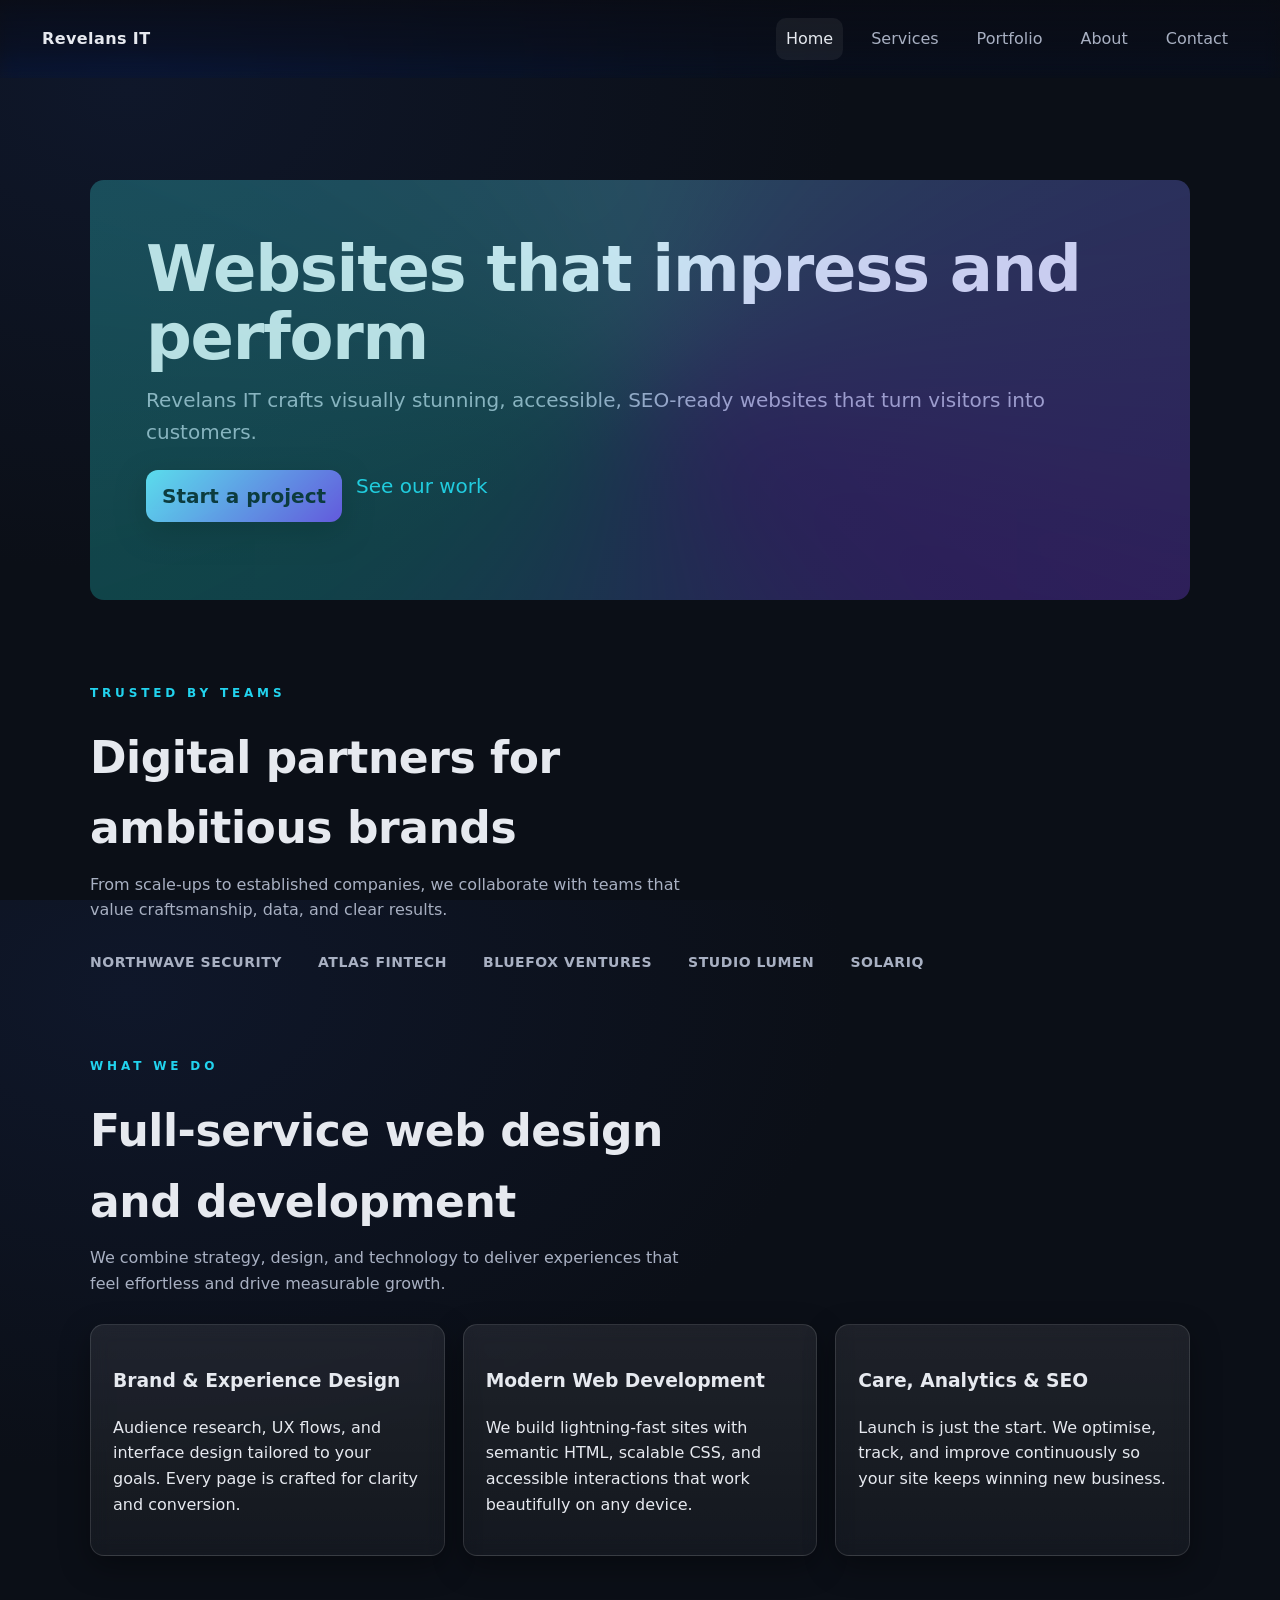
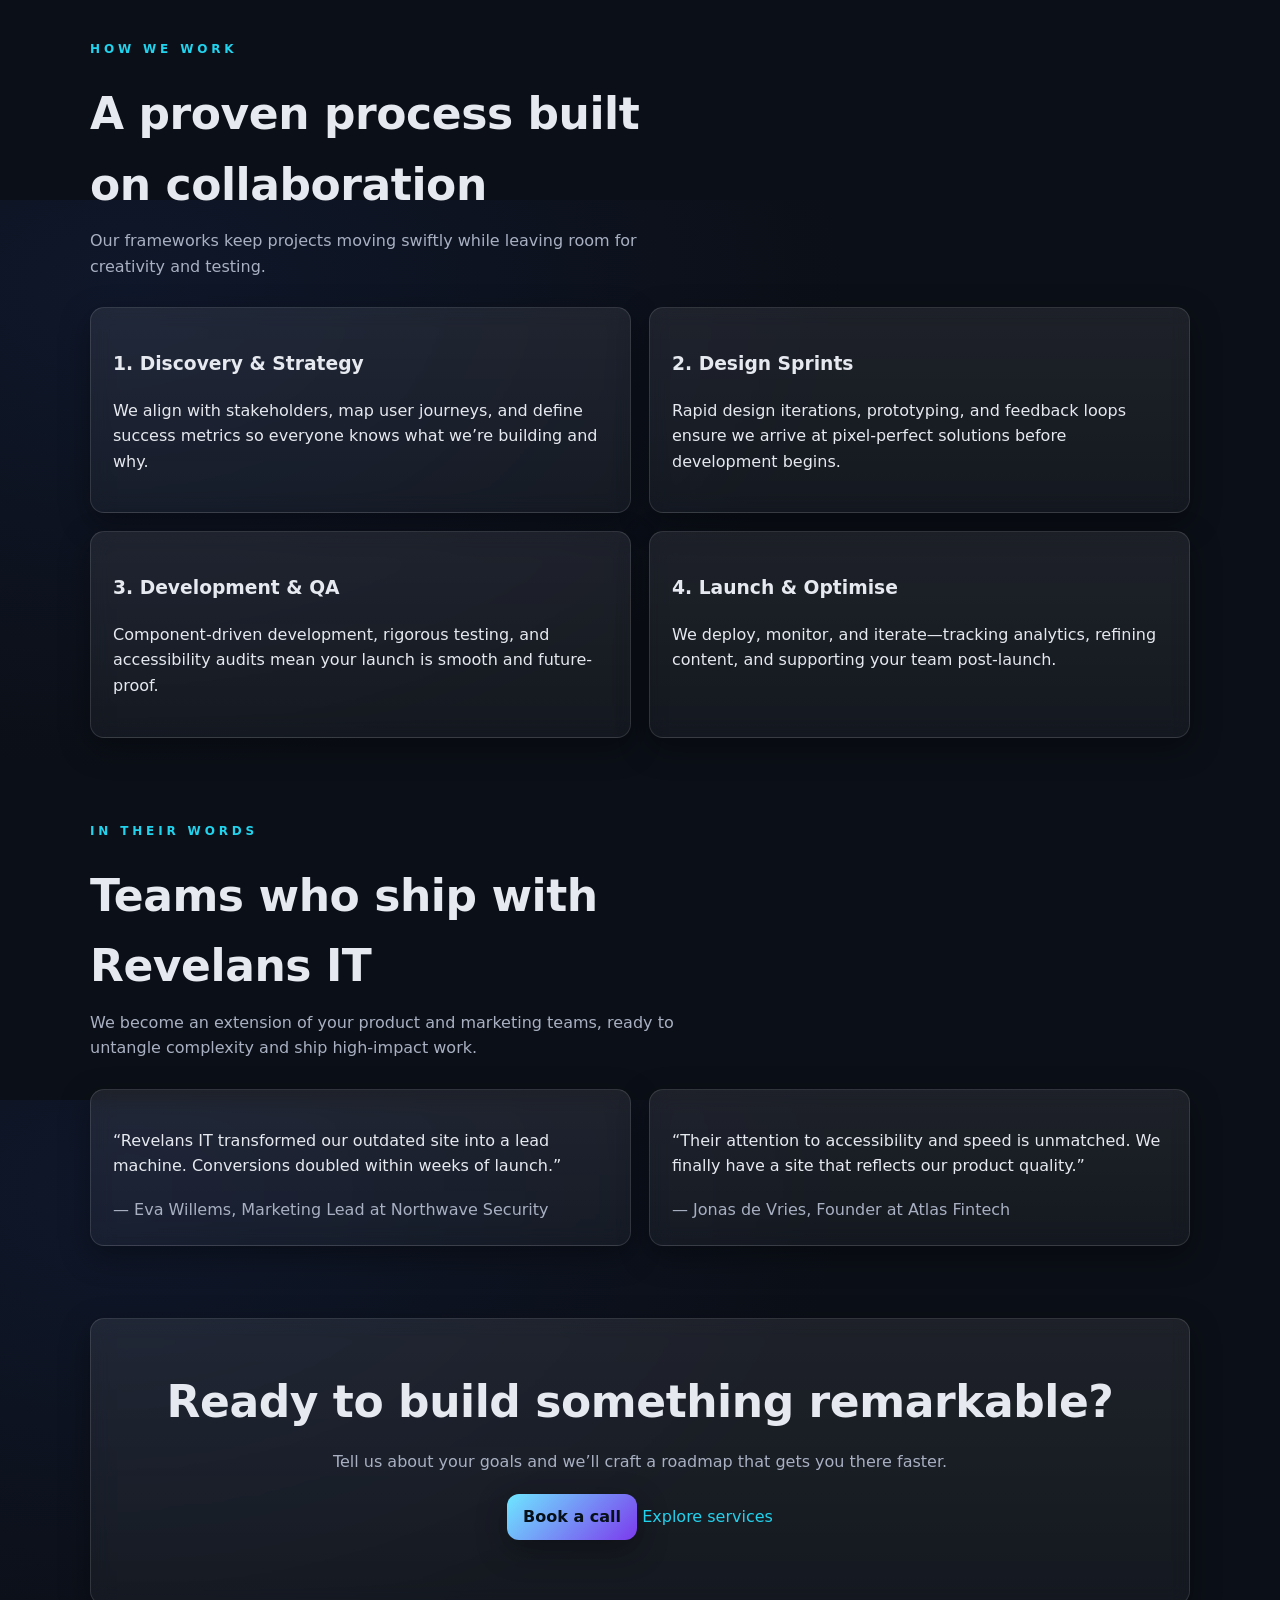
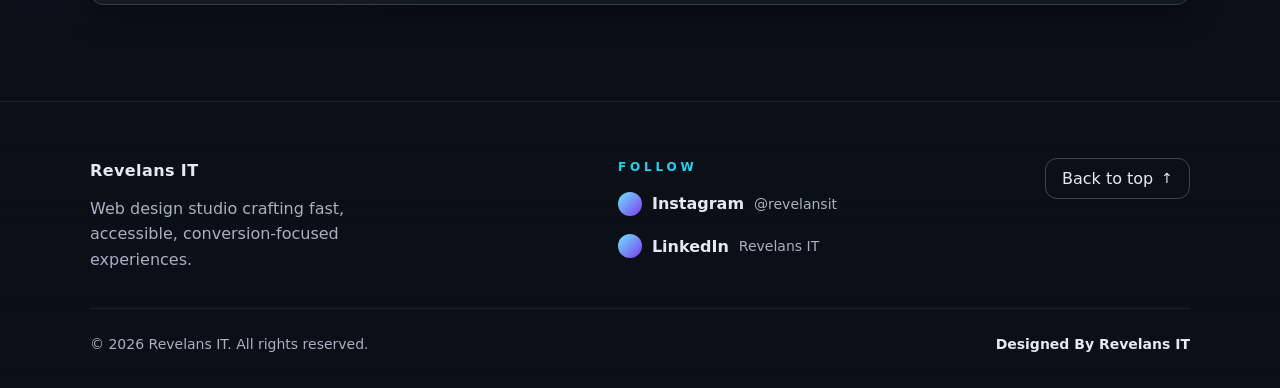
==== index.html @ f6849db4 "Bring branding left and expand header spacing" ====
<!doctype html>
<html lang="en">
  <head>
    <meta charset="utf-8" />
    <meta name="viewport" content="width=device-width, initial-scale=1" />
    <title>Revelans IT — Web Design Studio</title>
    <meta name="description" content="Revelans IT is a web design and development studio crafting fast, accessible, conversion‑focused websites." />
    <meta property="og:title" content="Revelans IT — Web Design Studio" />
    <meta property="og:description" content="We craft fast, accessible, conversion‑focused websites for businesses." />
    <meta property="og:type" content="website" />
    <link rel="icon" type="image/svg+xml" href="assets/img/favicon.svg" />
    <link rel="stylesheet" href="assets/css/styles.css" />
  </head>
  <body id="top">
    <header class="site-header">
      <div class="container">
        <a class="logo" href="index.html">Revelans IT</a>
        <button class="nav-toggle" aria-expanded="false" aria-controls="primary-nav">Menu</button>
        <nav id="primary-nav" class="site-nav" aria-label="Primary">
          <a aria-current="page" href="index.html">Home</a>
          <a href="services.html">Services</a>
          <a href="portfolio.html">Portfolio</a>
          <a href="about.html">About</a>
          <a href="contact.html">Contact</a>
        </nav>
      </div>
    </header>

    <main id="content" class="container">
      <section class="hero gradient-animated">
        <h1>Websites that impress and perform</h1>
        <p>Revelans IT crafts visually stunning, accessible, SEO‑ready websites that turn visitors into customers.</p>
        <p class="actions">
          <a class="button" href="contact.html">Start a project</a>
          <a class="link" href="portfolio.html">See our work</a>
        </p>
      </section>

      <section class="section">
        <header class="section-header">
          <p class="section-label">Trusted by teams</p>
          <h2 class="section-title">Digital partners for ambitious brands</h2>
          <p class="section-subtitle">From scale-ups to established companies, we collaborate with teams that value craftsmanship, data, and clear results.</p>
        </header>
        <ul class="logo-row">
          <li>Northwave Security</li>
          <li>Atlas Fintech</li>
          <li>Bluefox Ventures</li>
          <li>Studio Lumen</li>
          <li>SolarIQ</li>
        </ul>
      </section>

      <section class="section">
        <header class="section-header">
          <p class="section-label">What we do</p>
          <h2 class="section-title">Full-service web design and development</h2>
          <p class="section-subtitle">We combine strategy, design, and technology to deliver experiences that feel effortless and drive measurable growth.</p>
        </header>
        <div class="grid-3">
          <article class="glass card">
            <h3>Brand & Experience Design</h3>
            <p>Audience research, UX flows, and interface design tailored to your goals. Every page is crafted for clarity and conversion.</p>
          </article>
          <article class="glass card">
            <h3>Modern Web Development</h3>
            <p>We build lightning-fast sites with semantic HTML, scalable CSS, and accessible interactions that work beautifully on any device.</p>
          </article>
          <article class="glass card">
            <h3>Care, Analytics & SEO</h3>
            <p>Launch is just the start. We optimise, track, and improve continuously so your site keeps winning new business.</p>
          </article>
        </div>
      </section>

      <section class="section">
        <header class="section-header">
          <p class="section-label">How we work</p>
          <h2 class="section-title">A proven process built on collaboration</h2>
          <p class="section-subtitle">Our frameworks keep projects moving swiftly while leaving room for creativity and testing.</p>
        </header>
        <div class="grid-2 process-grid">
          <article class="glass card">
            <h3>1. Discovery & Strategy</h3>
            <p>We align with stakeholders, map user journeys, and define success metrics so everyone knows what we’re building and why.</p>
          </article>
          <article class="glass card">
            <h3>2. Design Sprints</h3>
            <p>Rapid design iterations, prototyping, and feedback loops ensure we arrive at pixel-perfect solutions before development begins.</p>
          </article>
          <article class="glass card">
            <h3>3. Development & QA</h3>
            <p>Component-driven development, rigorous testing, and accessibility audits mean your launch is smooth and future-proof.</p>
          </article>
          <article class="glass card">
            <h3>4. Launch & Optimise</h3>
            <p>We deploy, monitor, and iterate—tracking analytics, refining content, and supporting your team post-launch.</p>
          </article>
        </div>
      </section>

      <section class="section">
        <header class="section-header">
          <p class="section-label">In their words</p>
          <h2 class="section-title">Teams who ship with Revelans IT</h2>
          <p class="section-subtitle">We become an extension of your product and marketing teams, ready to untangle complexity and ship high-impact work.</p>
        </header>
        <div class="grid-2 testimonials">
          <blockquote class="glass card testimonial">
            <p>“Revelans IT transformed our outdated site into a lead machine. Conversions doubled within weeks of launch.”</p>
            <cite>— Eva Willems, Marketing Lead at Northwave Security</cite>
          </blockquote>
          <blockquote class="glass card testimonial">
            <p>“Their attention to accessibility and speed is unmatched. We finally have a site that reflects our product quality.”</p>
            <cite>— Jonas de Vries, Founder at Atlas Fintech</cite>
          </blockquote>
        </div>
      </section>

      <section class="section cta glass card">
        <h2 class="section-title">Ready to build something remarkable?</h2>
        <p class="section-subtitle">Tell us about your goals and we’ll craft a roadmap that gets you there faster.</p>
        <p class="actions">
          <a class="button" href="contact.html">Book a call</a>
          <a class="link" href="services.html">Explore services</a>
        </p>
      </section>
    </main>

    <footer class="site-footer">
      <div class="container">
        <div class="footer-grid">
          <div class="footer-brand">
            <a class="logo" href="index.html">Revelans IT</a>
            <p>Web design studio crafting fast, accessible, conversion-focused experiences.</p>
          </div>
          <div>
            <p class="footer-heading">Follow</p>
            <ul class="social-links">
              <li>
                <a href="https://www.instagram.com/revelansit" target="_blank" rel="noopener noreferrer">
                  Instagram <span>@revelansit</span>
                </a>
              </li>
              <li>
                <a href="https://www.linkedin.com/company/revelans-it" target="_blank" rel="noopener noreferrer">
                  LinkedIn <span>Revelans IT</span>
                </a>
              </li>
            </ul>
          </div>
          <div class="footer-actions">
            <button class="button-outline back-to-top" type="button" aria-label="Back to top">Back to top</button>
          </div>
        </div>
        <div class="footer-meta">
          <p>© <span id="year"></span> Revelans IT. All rights reserved.</p>
          <p class="design-credit">Designed By Revelans IT</p>
        </div>
      </div>
    </footer>

    <script src="assets/js/main.js"></script>
  </body>
</html>
---- assets/css/styles.css ----
/* Revelans IT — Visual design system */
:root{
  --bg: #0b0f17;
  --surface: rgba(255,255,255,0.06);
  --text: #e6e9ef;
  --muted: #a8b0c2;
  --brand-1: #6ee7ff;
  --brand-2: #7c3aed;
  --accent: #22d3ee;
  --danger: #ef4444;
  --radius: 14px;
  --shadow: 0 10px 30px rgba(0,0,0,.35);
}

*{box-sizing:border-box}
html,body{height:100%}
body{
  margin:0;
  font: 16px/1.6 ui-sans-serif, system-ui, -apple-system, Segoe UI, Roboto, Ubuntu, Cantarell, Noto Sans, Arial, Apple Color Emoji, Segoe UI Emoji;
  color: var(--text);
  background: radial-gradient(1200px 800px at 10% 10%, #0f172a 0%, var(--bg) 60%),
              radial-gradient(800px 600px at 90% 20%, #0b1324 0%, transparent 60%),
              linear-gradient(180deg, #0b0f17, #0b0f17);
}

.container{width:min(1100px, 92%); margin-inline:auto}

/* Sections */
.section{margin:72px 0}
.section-header{display:flex; flex-direction:column; gap:8px; margin-bottom:28px; max-width:620px}
.section-label{font-size:12px; letter-spacing:.32em; text-transform:uppercase; font-weight:700; color:var(--accent)}
.section-title{margin:0; font-size: clamp(28px, 4.4vw, 44px); letter-spacing:-.01em}
.section-subtitle{margin:0; color:var(--muted)}
.logo-row{list-style:none; margin:0; padding:0; display:flex; flex-wrap:wrap; gap:24px 36px; color:var(--muted); font-weight:600; letter-spacing:.04em; text-transform:uppercase; font-size:14px}
.grid-2{display:grid; gap:18px; grid-template-columns:repeat(2, 1fr)}
.testimonial{margin:0}
.testimonial cite{display:block; margin-top:18px; font-style:normal; color:var(--muted)}
.section.cta{text-align:center; padding:48px}
.section.cta .section-title{margin-bottom:12px}
.section.cta .section-subtitle{margin-bottom:20px}
.section.cta .actions{justify-content:center}

/* Header */
.site-header{position:sticky; top:0; z-index:10; backdrop-filter:saturate(180%) blur(8px); background:linear-gradient(180deg, rgba(10,12,20,.8), rgba(10,12,20,.5) 60%, transparent); margin-bottom:clamp(56px, 8vw, 120px)}
.site-header .container{display:flex; align-items:center; gap:16px; padding:18px clamp(14px, 4vw, 42px); margin:0; width:100%}
.logo{font-weight:800; letter-spacing:.4px; text-decoration:none; color:var(--text)}
.site-nav{margin-left:auto; display:flex; gap:18px; align-items:center}
.site-nav a{color:var(--muted); text-decoration:none; padding:8px 10px; border-radius:10px; transition:all .25s ease}
.site-nav a[aria-current="page"], .site-nav a:hover{color:var(--text); background:var(--surface)}
.nav-toggle{display:none}

/* Hero */
.hero{padding:96px 0 56px; text-align:left}
.hero h1{font-size: clamp(34px, 6vw, 64px); line-height:1.06; margin:0 0 12px; letter-spacing:-.02em}
.hero p{font-size: clamp(16px, 2.2vw, 20px); color:var(--muted); margin:0 0 22px}
.hero .actions{display:flex; gap:14px; flex-wrap:wrap}
.gradient-animated{
  position:relative; border-radius: var(--radius); padding:56px; overflow:hidden; background:linear-gradient(120deg, rgba(34,211,238,.08), rgba(124,58,237,.08));
}
.gradient-animated::before{
  content:""; position:absolute; inset:-40%; background:conic-gradient(from 0deg, var(--brand-1), var(--brand-2), #14b8a6, var(--brand-1)); filter:blur(60px); opacity:.25; animation:spin 18s linear infinite;
}
@keyframes spin{to{transform:rotate(360deg)}}

/* Cards / Glass */
.glass{background: linear-gradient(180deg, rgba(255,255,255,.08), rgba(255,255,255,.04)); border:1px solid rgba(255,255,255,.12); box-shadow:var(--shadow); backdrop-filter: blur(10px); border-radius:var(--radius)}
.card{padding:22px; transition: transform .25s ease, box-shadow .25s ease}
.card:hover{transform: translateY(-4px); box-shadow: 0 16px 40px rgba(0,0,0,.45)}

/* Buttons */
.button{display:inline-block; padding:10px 16px; border-radius:12px; color:#061018; background: linear-gradient(135deg, var(--brand-1), var(--brand-2)); text-decoration:none; font-weight:700; box-shadow: var(--shadow); border:0}
.button:hover{filter:brightness(1.05)}
.link{color:var(--accent); text-decoration:none}
.link:hover{text-decoration:underline}

/* Layout helpers */
.grid-3{display:grid; gap:18px; grid-template-columns:repeat(3, 1fr)}
.portfolio-grid .thumb{height:160px; border-radius:12px; background: linear-gradient(135deg, rgba(34,211,238,.2), rgba(124,58,237,.2));}
.tile{padding:14px}

/* Forms */
.field{display:grid; gap:6px; margin:10px 0}
.field input, .field select, .field textarea{background:rgba(255,255,255,.04); border:1px solid rgba(255,255,255,.14); color:var(--text); padding:10px 12px; border-radius:10px; outline:0}
.contact-form .button{margin-top:8px}

/* Footer */
.site-footer{
  margin-top:96px;
  padding:56px 0 32px;
  color:var(--muted);
  border-top:1px solid rgba(255,255,255,.08);
  background:linear-gradient(180deg, rgba(11,15,23,.6), rgba(11,15,23,.85));
}
.site-footer .footer-grid{
  display:flex;
  flex-wrap:wrap;
  gap:32px;
  justify-content:space-between;
  align-items:flex-start;
}
.site-footer .footer-brand{max-width:320px}
.site-footer .footer-brand p{margin-top:12px; margin-bottom:0}
.footer-heading{
  text-transform:uppercase;
  letter-spacing:.32em;
  font-size:12px;
  font-weight:700;
  color:var(--accent);
  margin:0 0 14px;
}
.social-links{
  list-style:none;
  margin:0;
  padding:0;
  display:flex;
  flex-direction:column;
  gap:10px;
}
.social-links a{
  color:var(--text);
  text-decoration:none;
  display:inline-flex;
  align-items:center;
  gap:10px;
  font-weight:600;
}
.social-links a::before{
  content:"";
  width:24px;
  height:24px;
  border-radius:999px;
  background:linear-gradient(135deg, var(--brand-1), var(--brand-2));
  display:inline-block;
}
.social-links a span{color:var(--muted); font-weight:400; font-size:14px}
.footer-actions{
  display:flex;
  flex-direction:column;
  gap:16px;
  align-items:flex-start;
}
.button-outline{
  display:inline-flex;
  align-items:center;
  gap:8px;
  padding:10px 16px;
  border-radius:12px;
  border:1px solid rgba(255,255,255,.22);
  color:var(--text);
  background:transparent;
  text-decoration:none;
  font-weight:600;
  transition:all .25s ease;
  cursor:pointer;
  font:inherit;
  line-height:1.2;
}
.button-outline:focus-visible{outline:2px solid var(--accent); outline-offset:2px}
.button-outline:hover{
  border-color:rgba(255,255,255,.45);
  color:var(--accent);
}
.button-outline::after{
  content:"↑";
  font-size:14px;
}
.footer-meta{
  margin-top:36px;
  padding-top:24px;
  border-top:1px solid rgba(255,255,255,.08);
  font-size:14px;
  display:flex;
  flex-wrap:wrap;
  gap:12px;
  justify-content:space-between;
  align-items:center;
}
.footer-meta p{margin:0}
.footer-meta .design-credit{color:var(--text); font-weight:600}

/* Responsive */
@media (max-width: 840px){
  .grid-3, .grid-2{grid-template-columns:1fr}
  .section.cta{padding:32px}
  .site-nav{display:none}
  .nav-toggle{display:inline-flex; margin-left:auto; border:1px solid rgba(255,255,255,.14); background:var(--surface); color:var(--text); border-radius:10px; padding:8px 10px}
  .site-header.open .site-nav{display:flex; position:absolute; top:64px; right:4%; left:4%; background:rgba(12,14,22,.95); border:1px solid rgba(255,255,255,.14); border-radius:12px; padding:10px; flex-direction:column}
  .hero{padding:72px 0 40px}
  .gradient-animated{padding:32px}
  .site-footer{margin-top:72px; padding:48px 0 28px}
  .site-footer .footer-grid{flex-direction:column}
  .footer-actions{width:100%; align-items:flex-start}
  .footer-meta{flex-direction:column; align-items:flex-start}
}
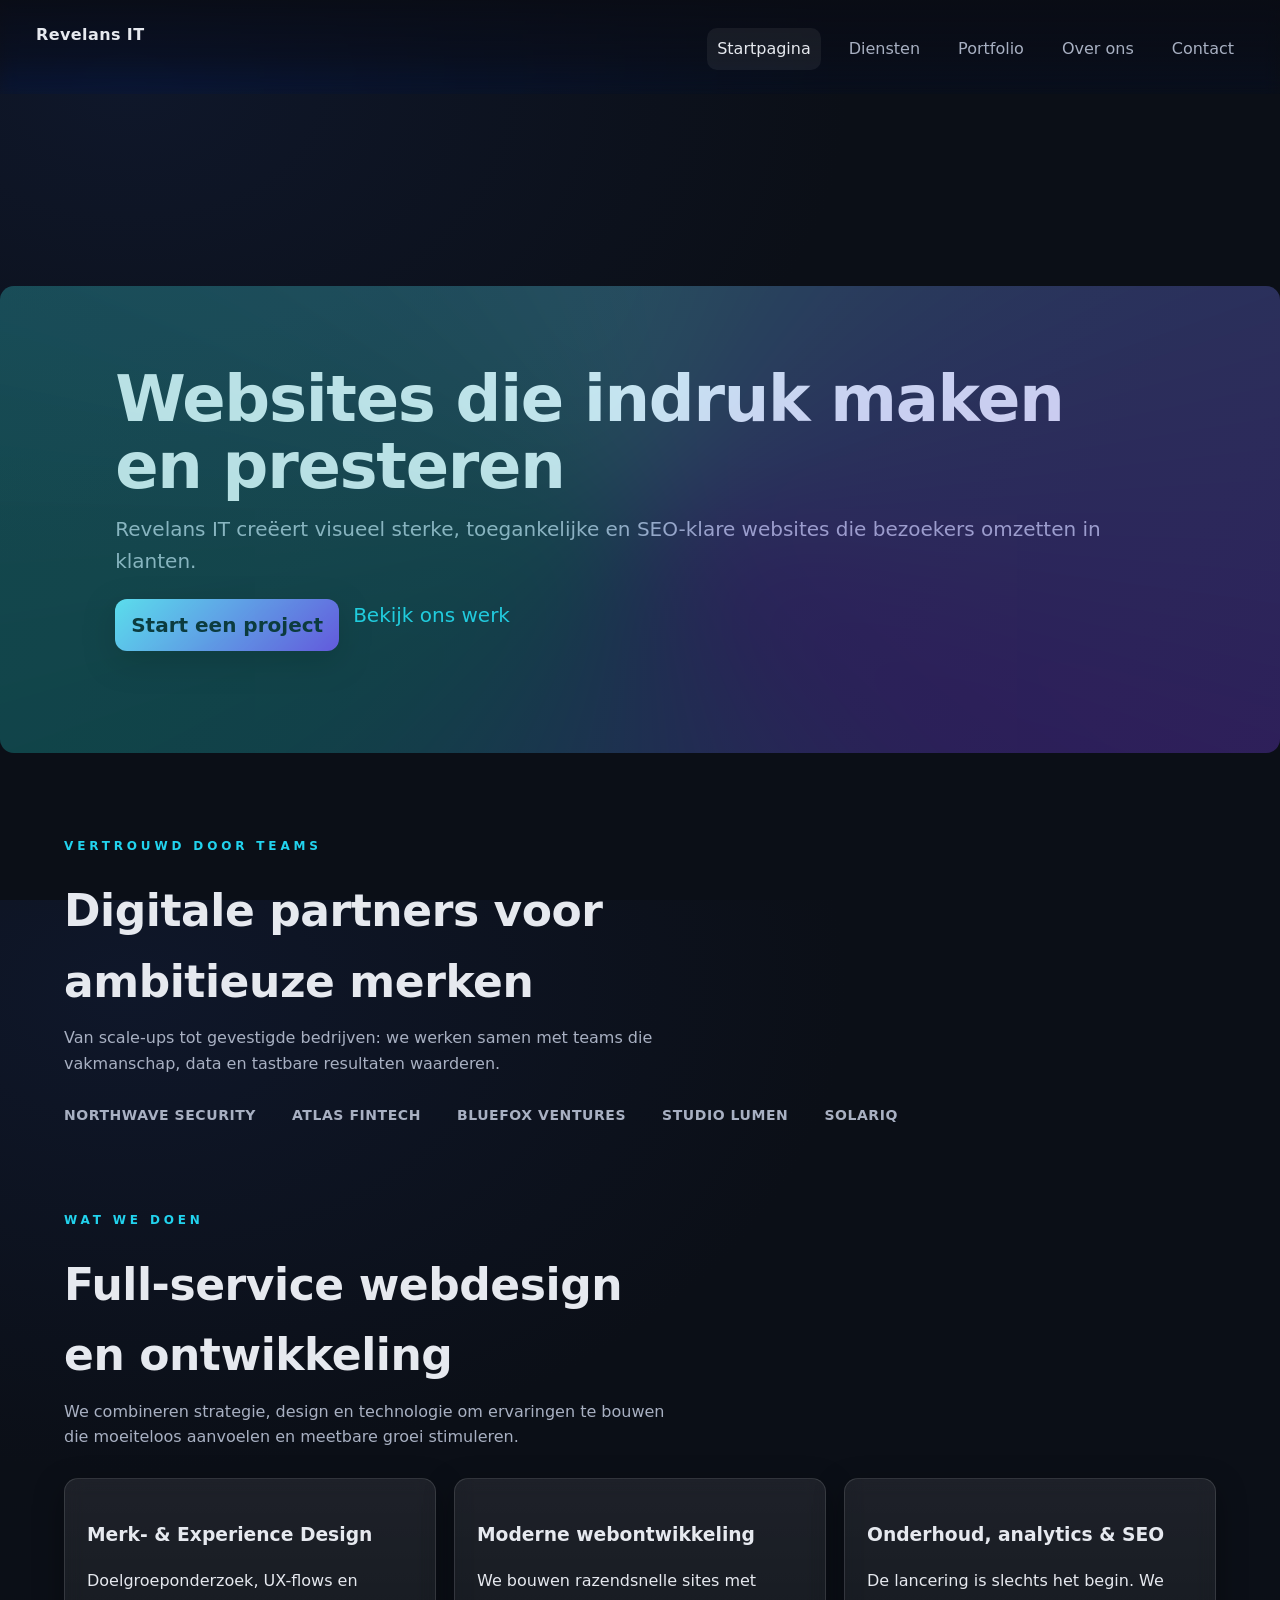
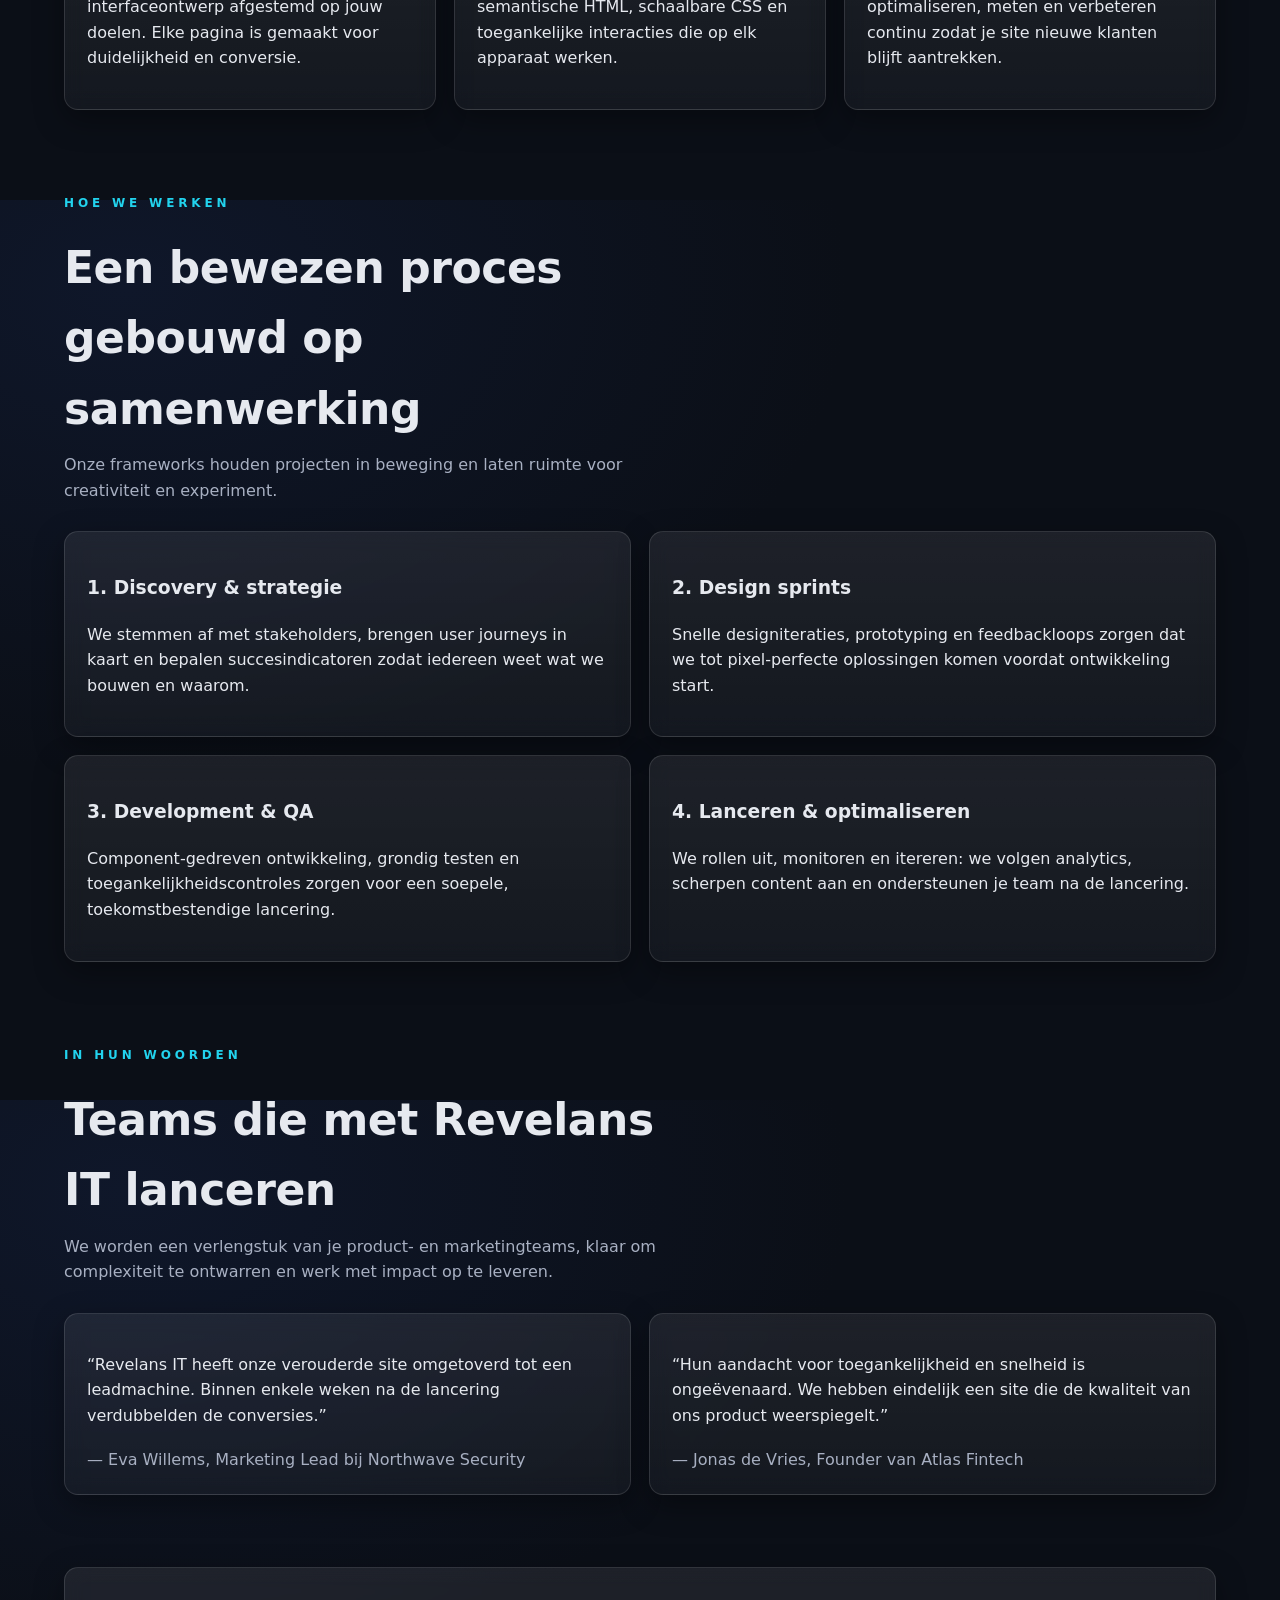
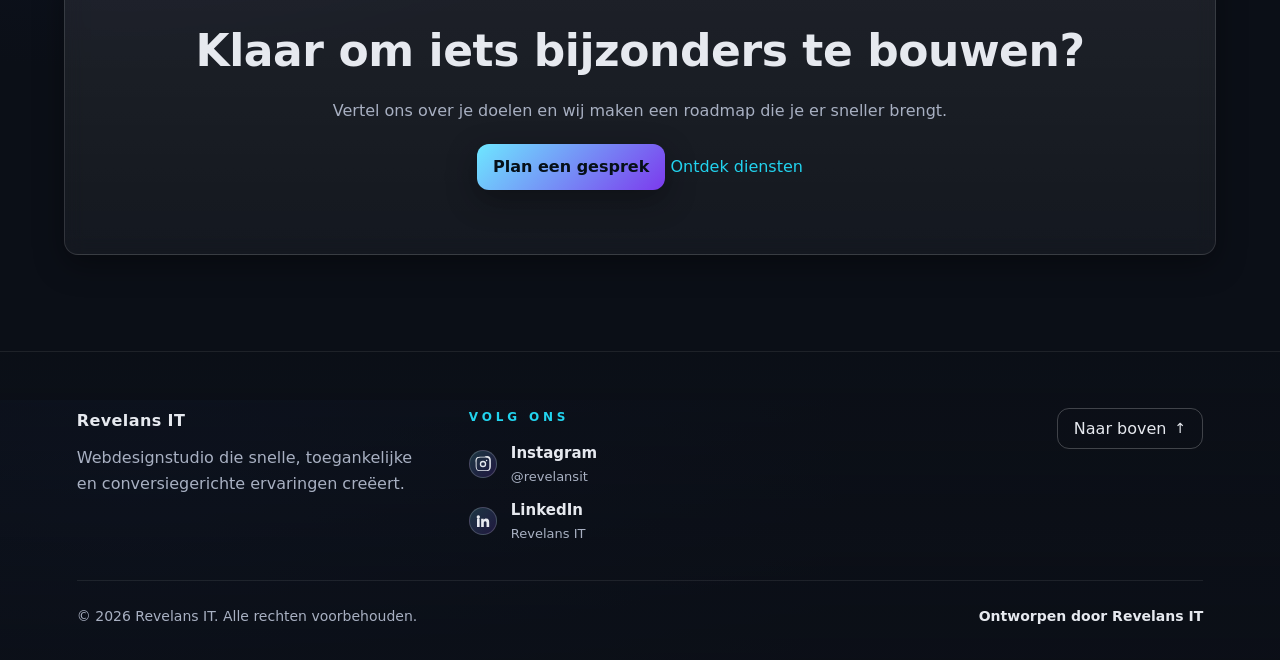
==== commit 47bc1f0c: "Translate site content to Dutch" ====
--- a/index.html
+++ b/index.html
@@ -1,12 +1,12 @@
 <!doctype html>
-<html lang="en">
+<html lang="nl">
   <head>
     <meta charset="utf-8" />
     <meta name="viewport" content="width=device-width, initial-scale=1" />
-    <title>Revelans IT — Web Design Studio</title>
-    <meta name="description" content="Revelans IT is a web design and development studio crafting fast, accessible, conversion‑focused websites." />
-    <meta property="og:title" content="Revelans IT — Web Design Studio" />
-    <meta property="og:description" content="We craft fast, accessible, conversion‑focused websites for businesses." />
+    <title>Revelans IT — Webdesignstudio</title>
+    <meta name="description" content="Revelans IT is een webdesign- en ontwikkelstudio die snelle, toegankelijke en conversiegerichte websites maakt." />
+    <meta property="og:title" content="Revelans IT — Webdesignstudio" />
+    <meta property="og:description" content="Wij maken snelle, toegankelijke en conversiegerichte websites voor bedrijven." />
     <meta property="og:type" content="website" />
     <link rel="icon" type="image/svg+xml" href="assets/img/favicon.svg" />
     <link rel="stylesheet" href="assets/css/styles.css" />
@@ -16,11 +16,11 @@
       <div class="container">
         <a class="logo" href="index.html">Revelans IT</a>
         <button class="nav-toggle" aria-expanded="false" aria-controls="primary-nav">Menu</button>
-        <nav id="primary-nav" class="site-nav" aria-label="Primary">
-          <a aria-current="page" href="index.html">Home</a>
-          <a href="services.html">Services</a>
+        <nav id="primary-nav" class="site-nav" aria-label="Hoofdmenu">
+          <a aria-current="page" href="index.html">Startpagina</a>
+          <a href="services.html">Diensten</a>
           <a href="portfolio.html">Portfolio</a>
-          <a href="about.html">About</a>
+          <a href="about.html">Over ons</a>
           <a href="contact.html">Contact</a>
         </nav>
       </div>
@@ -28,19 +28,19 @@
 
     <main id="content" class="container">
       <section class="hero gradient-animated">
-        <h1>Websites that impress and perform</h1>
-        <p>Revelans IT crafts visually stunning, accessible, SEO‑ready websites that turn visitors into customers.</p>
+        <h1>Websites die indruk maken en presteren</h1>
+        <p>Revelans IT creëert visueel sterke, toegankelijke en SEO-klare websites die bezoekers omzetten in klanten.</p>
         <p class="actions">
-          <a class="button" href="contact.html">Start a project</a>
-          <a class="link" href="portfolio.html">See our work</a>
+          <a class="button" href="contact.html">Start een project</a>
+          <a class="link" href="portfolio.html">Bekijk ons werk</a>
         </p>
       </section>
 
       <section class="section">
         <header class="section-header">
-          <p class="section-label">Trusted by teams</p>
-          <h2 class="section-title">Digital partners for ambitious brands</h2>
-          <p class="section-subtitle">From scale-ups to established companies, we collaborate with teams that value craftsmanship, data, and clear results.</p>
+          <p class="section-label">Vertrouwd door teams</p>
+          <h2 class="section-title">Digitale partners voor ambitieuze merken</h2>
+          <p class="section-subtitle">Van scale-ups tot gevestigde bedrijven: we werken samen met teams die vakmanschap, data en tastbare resultaten waarderen.</p>
         </header>
         <ul class="logo-row">
           <li>Northwave Security</li>
@@ -53,76 +53,76 @@
 
       <section class="section">
         <header class="section-header">
-          <p class="section-label">What we do</p>
-          <h2 class="section-title">Full-service web design and development</h2>
-          <p class="section-subtitle">We combine strategy, design, and technology to deliver experiences that feel effortless and drive measurable growth.</p>
+          <p class="section-label">Wat we doen</p>
+          <h2 class="section-title">Full-service webdesign en ontwikkeling</h2>
+          <p class="section-subtitle">We combineren strategie, design en technologie om ervaringen te bouwen die moeiteloos aanvoelen en meetbare groei stimuleren.</p>
         </header>
         <div class="grid-3">
           <article class="glass card">
-            <h3>Brand & Experience Design</h3>
-            <p>Audience research, UX flows, and interface design tailored to your goals. Every page is crafted for clarity and conversion.</p>
+            <h3>Merk- & Experience Design</h3>
+            <p>Doelgroeponderzoek, UX-flows en interfaceontwerp afgestemd op jouw doelen. Elke pagina is gemaakt voor duidelijkheid en conversie.</p>
           </article>
           <article class="glass card">
-            <h3>Modern Web Development</h3>
-            <p>We build lightning-fast sites with semantic HTML, scalable CSS, and accessible interactions that work beautifully on any device.</p>
+            <h3>Moderne webontwikkeling</h3>
+            <p>We bouwen razendsnelle sites met semantische HTML, schaalbare CSS en toegankelijke interacties die op elk apparaat werken.</p>
           </article>
           <article class="glass card">
-            <h3>Care, Analytics & SEO</h3>
-            <p>Launch is just the start. We optimise, track, and improve continuously so your site keeps winning new business.</p>
+            <h3>Onderhoud, analytics & SEO</h3>
+            <p>De lancering is slechts het begin. We optimaliseren, meten en verbeteren continu zodat je site nieuwe klanten blijft aantrekken.</p>
           </article>
         </div>
       </section>
 
       <section class="section">
         <header class="section-header">
-          <p class="section-label">How we work</p>
-          <h2 class="section-title">A proven process built on collaboration</h2>
-          <p class="section-subtitle">Our frameworks keep projects moving swiftly while leaving room for creativity and testing.</p>
+          <p class="section-label">Hoe we werken</p>
+          <h2 class="section-title">Een bewezen proces gebouwd op samenwerking</h2>
+          <p class="section-subtitle">Onze frameworks houden projecten in beweging en laten ruimte voor creativiteit en experiment.</p>
         </header>
         <div class="grid-2 process-grid">
           <article class="glass card">
-            <h3>1. Discovery & Strategy</h3>
-            <p>We align with stakeholders, map user journeys, and define success metrics so everyone knows what we’re building and why.</p>
+            <h3>1. Discovery & strategie</h3>
+            <p>We stemmen af met stakeholders, brengen user journeys in kaart en bepalen succesindicatoren zodat iedereen weet wat we bouwen en waarom.</p>
           </article>
           <article class="glass card">
-            <h3>2. Design Sprints</h3>
-            <p>Rapid design iterations, prototyping, and feedback loops ensure we arrive at pixel-perfect solutions before development begins.</p>
+            <h3>2. Design sprints</h3>
+            <p>Snelle designiteraties, prototyping en feedbackloops zorgen dat we tot pixel-perfecte oplossingen komen voordat ontwikkeling start.</p>
           </article>
           <article class="glass card">
             <h3>3. Development & QA</h3>
-            <p>Component-driven development, rigorous testing, and accessibility audits mean your launch is smooth and future-proof.</p>
+            <p>Component-gedreven ontwikkeling, grondig testen en toegankelijkheidscontroles zorgen voor een soepele, toekomstbestendige lancering.</p>
           </article>
           <article class="glass card">
-            <h3>4. Launch & Optimise</h3>
-            <p>We deploy, monitor, and iterate—tracking analytics, refining content, and supporting your team post-launch.</p>
+            <h3>4. Lanceren & optimaliseren</h3>
+            <p>We rollen uit, monitoren en itereren: we volgen analytics, scherpen content aan en ondersteunen je team na de lancering.</p>
           </article>
         </div>
       </section>
 
       <section class="section">
         <header class="section-header">
-          <p class="section-label">In their words</p>
-          <h2 class="section-title">Teams who ship with Revelans IT</h2>
-          <p class="section-subtitle">We become an extension of your product and marketing teams, ready to untangle complexity and ship high-impact work.</p>
+          <p class="section-label">In hun woorden</p>
+          <h2 class="section-title">Teams die met Revelans IT lanceren</h2>
+          <p class="section-subtitle">We worden een verlengstuk van je product- en marketingteams, klaar om complexiteit te ontwarren en werk met impact op te leveren.</p>
         </header>
         <div class="grid-2 testimonials">
           <blockquote class="glass card testimonial">
-            <p>“Revelans IT transformed our outdated site into a lead machine. Conversions doubled within weeks of launch.”</p>
-            <cite>— Eva Willems, Marketing Lead at Northwave Security</cite>
+            <p>“Revelans IT heeft onze verouderde site omgetoverd tot een leadmachine. Binnen enkele weken na de lancering verdubbelden de conversies.”</p>
+            <cite>— Eva Willems, Marketing Lead bij Northwave Security</cite>
           </blockquote>
           <blockquote class="glass card testimonial">
-            <p>“Their attention to accessibility and speed is unmatched. We finally have a site that reflects our product quality.”</p>
-            <cite>— Jonas de Vries, Founder at Atlas Fintech</cite>
+            <p>“Hun aandacht voor toegankelijkheid en snelheid is ongeëvenaard. We hebben eindelijk een site die de kwaliteit van ons product weerspiegelt.”</p>
+            <cite>— Jonas de Vries, Founder van Atlas Fintech</cite>
           </blockquote>
         </div>
       </section>
 
       <section class="section cta glass card">
-        <h2 class="section-title">Ready to build something remarkable?</h2>
-        <p class="section-subtitle">Tell us about your goals and we’ll craft a roadmap that gets you there faster.</p>
+        <h2 class="section-title">Klaar om iets bijzonders te bouwen?</h2>
+        <p class="section-subtitle">Vertel ons over je doelen en wij maken een roadmap die je er sneller brengt.</p>
         <p class="actions">
-          <a class="button" href="contact.html">Book a call</a>
-          <a class="link" href="services.html">Explore services</a>
+          <a class="button" href="contact.html">Plan een gesprek</a>
+          <a class="link" href="services.html">Ontdek diensten</a>
         </p>
       </section>
     </main>
@@ -132,30 +132,47 @@
         <div class="footer-grid">
           <div class="footer-brand">
             <a class="logo" href="index.html">Revelans IT</a>
-            <p>Web design studio crafting fast, accessible, conversion-focused experiences.</p>
+            <p>Webdesignstudio die snelle, toegankelijke en conversiegerichte ervaringen creëert.</p>
           </div>
           <div>
-            <p class="footer-heading">Follow</p>
+            <p class="footer-heading">Volg ons</p>
             <ul class="social-links">
               <li>
                 <a href="https://www.instagram.com/revelansit" target="_blank" rel="noopener noreferrer">
-                  Instagram <span>@revelansit</span>
+                  <span class="social-icon" aria-hidden="true">
+                    <svg viewBox="0 0 24 24" aria-hidden="true">
+                      <path d="M12 7.2a4.8 4.8 0 104.8 4.8A4.81 4.81 0 0012 7.2zm0 7.6a2.8 2.8 0 112.8-2.8A2.81 2.81 0 0112 14.8zm6.5-7.9a1.12 1.12 0 11-1.12-1.12 1.12 1.12 0 011.12 1.12z"></path>
+                      <path d="M12 2.4c3.22 0 3.6.01 4.87.07 1.17.05 1.8.24 2.22.4a3.3 3.3 0 011.19.77 3.3 3.3 0 01.77 1.19c.16.42.35 1.05.4 2.22.06 1.27.07 1.65.07 4.87s-.01 3.6-.07 4.87c-.05 1.17-.24 1.8-.4 2.22a3.3 3.3 0 01-.77 1.19 3.3 3.3 0 01-1.19.77c-.42.16-1.05.35-2.22.4-1.27.06-1.65.07-4.87.07s-3.6-.01-4.87-.07c-1.17-.05-1.8-.24-2.22-.4a3.3 3.3 0 01-1.19-.77 3.3 3.3 0 01-.77-1.19c-.16-.42-.35-1.05-.4-2.22C2.41 15.6 2.4 15.22 2.4 12s.01-3.6.07-4.87c.05-1.17.24-1.8.4-2.22a3.3 3.3 0 01.77-1.19 3.3 3.3 0 011.19-.77c.42-.16 1.05-.35 2.22-.4C8.4 2.41 8.78 2.4 12 2.4m0-1.4c-3.28 0-3.69.01-4.99.07-1.29.06-2.17.27-2.93.58a4.7 4.7 0 00-1.71 1.12 4.7 4.7 0 00-1.12 1.71c-.31.76-.52 1.64-.58 2.93C1.01 9.11 1 9.52 1 12s.01 2.89.07 4.19c.06 1.29.27 2.17.58 2.93a4.7 4.7 0 001.12 1.71 4.7 4.7 0 001.71 1.12c.76.31 1.64.52 2.93.58 1.3.06 1.71.07 4.99.07s3.69-.01 4.99-.07c1.29-.06 2.17-.27 2.93-.58a4.7 4.7 0 001.71-1.12 4.7 4.7 0 001.12-1.71c.31-.76.52-1.64.58-2.93.06-1.3.07-1.71.07-4.99s-.01-3.69-.07-4.99c-.06-1.29-.27-2.17-.58-2.93a4.7 4.7 0 00-1.12-1.71 4.7 4.7 0 00-1.71-1.12c-.76-.31-1.64-.52-2.93-.58C15.69 1.01 15.28 1 12 1z"></path>
+                    </svg>
+                  </span>
+                  <span class="social-label">
+                    <span class="social-name">Instagram</span>
+                    <span class="social-handle">@revelansit</span>
+                  </span>
                 </a>
               </li>
               <li>
                 <a href="https://www.linkedin.com/company/revelans-it" target="_blank" rel="noopener noreferrer">
-                  LinkedIn <span>Revelans IT</span>
+                  <span class="social-icon" aria-hidden="true">
+                    <svg viewBox="0 0 24 24" aria-hidden="true">
+                      <path d="M4.98 3.5a2.5 2.5 0 11-.02 5 2.5 2.5 0 01.02-5zM3 8.75h3.96V21H3zM9.24 8.75H13v1.66h.05c.52-.98 1.76-2.02 3.63-2.02 3.88 0 4.6 2.55 4.6 5.88V21h-3.96v-5.64c0-1.36-.03-3.1-1.89-3.1-1.9 0-2.19 1.48-2.19 3v5.74H9.24z"></path>
+                    </svg>
+                  </span>
+                  <span class="social-label">
+                    <span class="social-name">LinkedIn</span>
+                    <span class="social-handle">Revelans IT</span>
+                  </span>
                 </a>
               </li>
             </ul>
           </div>
           <div class="footer-actions">
-            <button class="button-outline back-to-top" type="button" aria-label="Back to top">Back to top</button>
+            <button class="button-outline back-to-top" type="button" aria-label="Terug naar boven">Naar boven</button>
           </div>
         </div>
         <div class="footer-meta">
-          <p>© <span id="year"></span> Revelans IT. All rights reserved.</p>
-          <p class="design-credit">Designed By Revelans IT</p>
+          <p>© <span id="year"></span> Revelans IT. Alle rechten voorbehouden.</p>
+          <p class="design-credit">Ontworpen door Revelans IT</p>
         </div>
       </div>
     </footer>
--- a/assets/css/styles.css
+++ b/assets/css/styles.css
@@ -23,7 +23,13 @@
               linear-gradient(180deg, #0b0f17, #0b0f17);
 }
 
-.container{width:min(1100px, 92%); margin-inline:auto}
+.container{
+  --gutter: clamp(18px, 5vw, 72px);
+  width:100%;
+  max-width:none;
+  margin-inline:auto;
+  padding-inline:var(--gutter);
+}
 
 /* Sections */
 .section{margin:72px 0}
@@ -41,21 +47,39 @@
 .section.cta .actions{justify-content:center}
 
 /* Header */
-.site-header{position:sticky; top:0; z-index:10; backdrop-filter:saturate(180%) blur(8px); background:linear-gradient(180deg, rgba(10,12,20,.8), rgba(10,12,20,.5) 60%, transparent); margin-bottom:clamp(56px, 8vw, 120px)}
-.site-header .container{display:flex; align-items:center; gap:16px; padding:18px clamp(14px, 4vw, 42px); margin:0; width:100%}
+.site-header{position:-webkit-sticky; position:sticky; top:0; z-index:20; backdrop-filter:saturate(180%) blur(8px); background:linear-gradient(180deg, rgba(10,12,20,.85), rgba(10,12,20,.55) 60%, transparent); margin-bottom:clamp(72px, 10vw, 150px)}
+.site-header .container{
+  --gutter: clamp(12px, 3vw, 36px);
+  display:flex;
+  align-items:flex-start;
+  gap:24px;
+  padding:22px var(--gutter) 24px;
+  margin:0;
+  width:100%;
+}
 .logo{font-weight:800; letter-spacing:.4px; text-decoration:none; color:var(--text)}
-.site-nav{margin-left:auto; display:flex; gap:18px; align-items:center}
+.site-nav{margin-left:auto; display:flex; gap:18px; align-items:flex-start; padding-top:6px}
 .site-nav a{color:var(--muted); text-decoration:none; padding:8px 10px; border-radius:10px; transition:all .25s ease}
 .site-nav a[aria-current="page"], .site-nav a:hover{color:var(--text); background:var(--surface)}
 .nav-toggle{display:none}
 
+main.container{padding-top:clamp(28px, 5vw, 72px)}
+
 /* Hero */
 .hero{padding:96px 0 56px; text-align:left}
+.hero.gradient-animated{
+  --section-gutter: var(--gutter, clamp(18px, 5vw, 72px));
+  margin-inline: calc(-1 * var(--section-gutter));
+  padding: clamp(48px, 8vw, 80px) calc(var(--section-gutter) + clamp(12px, 4vw, 60px));
+}
 .hero h1{font-size: clamp(34px, 6vw, 64px); line-height:1.06; margin:0 0 12px; letter-spacing:-.02em}
 .hero p{font-size: clamp(16px, 2.2vw, 20px); color:var(--muted); margin:0 0 22px}
 .hero .actions{display:flex; gap:14px; flex-wrap:wrap}
 .gradient-animated{
-  position:relative; border-radius: var(--radius); padding:56px; overflow:hidden; background:linear-gradient(120deg, rgba(34,211,238,.08), rgba(124,58,237,.08));
+  position:relative;
+  border-radius: var(--radius);
+  overflow:hidden;
+  background:linear-gradient(120deg, rgba(34,211,238,.08), rgba(124,58,237,.08));
 }
 .gradient-animated::before{
   content:""; position:absolute; inset:-40%; background:conic-gradient(from 0deg, var(--brand-1), var(--brand-2), #14b8a6, var(--brand-1)); filter:blur(60px); opacity:.25; animation:spin 18s linear infinite;
@@ -85,20 +109,31 @@
 
 /* Footer */
 .site-footer{
+  --footer-gutter: clamp(16px, 6vw, 120px);
   margin-top:96px;
-  padding:56px 0 32px;
+  padding:56px var(--footer-gutter) 32px;
   color:var(--muted);
   border-top:1px solid rgba(255,255,255,.08);
   background:linear-gradient(180deg, rgba(11,15,23,.6), rgba(11,15,23,.85));
 }
+.site-footer .container{
+  --gutter: var(--footer-gutter);
+  padding-inline:0;
+  max-width:none;
+}
 .site-footer .footer-grid{
   display:flex;
+  width:100%;
   flex-wrap:wrap;
   gap:32px;
   justify-content:space-between;
   align-items:flex-start;
 }
-.site-footer .footer-brand{max-width:320px}
+.site-footer .footer-grid > *{flex:1 1 220px}
+.site-footer .footer-brand{
+  max-width:360px;
+  flex:1 1 240px;
+}
 .site-footer .footer-brand p{margin-top:12px; margin-bottom:0}
 .footer-heading{
   text-transform:uppercase;
@@ -119,25 +154,34 @@
 .social-links a{
   color:var(--text);
   text-decoration:none;
+  display:flex;
+  align-items:center;
+  gap:14px;
+  font-weight:600;
+  transition:color .25s ease;
+}
+.social-links a:hover{color:var(--accent)}
+.social-icon{
+  width:28px;
+  height:28px;
   display:inline-flex;
   align-items:center;
-  gap:10px;
-  font-weight:600;
-}
-.social-links a::before{
-  content:"";
-  width:24px;
-  height:24px;
+  justify-content:center;
   border-radius:999px;
-  background:linear-gradient(135deg, var(--brand-1), var(--brand-2));
-  display:inline-block;
-}
-.social-links a span{color:var(--muted); font-weight:400; font-size:14px}
+  background:linear-gradient(135deg, rgba(110,231,255,.18), rgba(124,58,237,.18));
+  border:1px solid rgba(255,255,255,.18);
+}
+.social-icon svg{width:16px; height:16px; fill:currentColor}
+.social-label{display:flex; flex-direction:column; gap:2px}
+.social-name{font-size:15px; font-weight:600; color:inherit}
+.social-handle{color:var(--muted); font-weight:500; font-size:13px}
 .footer-actions{
   display:flex;
   flex-direction:column;
   gap:16px;
-  align-items:flex-start;
+  align-items:flex-end;
+  margin-left:auto;
+  flex:0 0 auto;
 }
 .button-outline{
   display:inline-flex;
@@ -182,14 +226,19 @@
 @media (max-width: 840px){
   .grid-3, .grid-2{grid-template-columns:1fr}
   .section.cta{padding:32px}
-  .site-nav{display:none}
+  .site-nav{display:none; padding-top:0}
   .nav-toggle{display:inline-flex; margin-left:auto; border:1px solid rgba(255,255,255,.14); background:var(--surface); color:var(--text); border-radius:10px; padding:8px 10px}
   .site-header.open .site-nav{display:flex; position:absolute; top:64px; right:4%; left:4%; background:rgba(12,14,22,.95); border:1px solid rgba(255,255,255,.14); border-radius:12px; padding:10px; flex-direction:column}
   .hero{padding:72px 0 40px}
-  .gradient-animated{padding:32px}
-  .site-footer{margin-top:72px; padding:48px 0 28px}
+  .hero.gradient-animated{
+    --section-gutter: var(--gutter, clamp(18px, 5vw, 72px));
+    margin-inline: calc(-1 * var(--section-gutter));
+    padding: clamp(36px, 12vw, 52px) calc(var(--section-gutter) + clamp(16px, 8vw, 32px));
+  }
+  .site-footer{margin-top:72px; padding:48px var(--footer-gutter) 28px}
+  .site-footer .container{padding-inline:0}
   .site-footer .footer-grid{flex-direction:column}
-  .footer-actions{width:100%; align-items:flex-start}
+  .footer-actions{width:100%; align-items:flex-start; margin-left:0}
   .footer-meta{flex-direction:column; align-items:flex-start}
 }
 
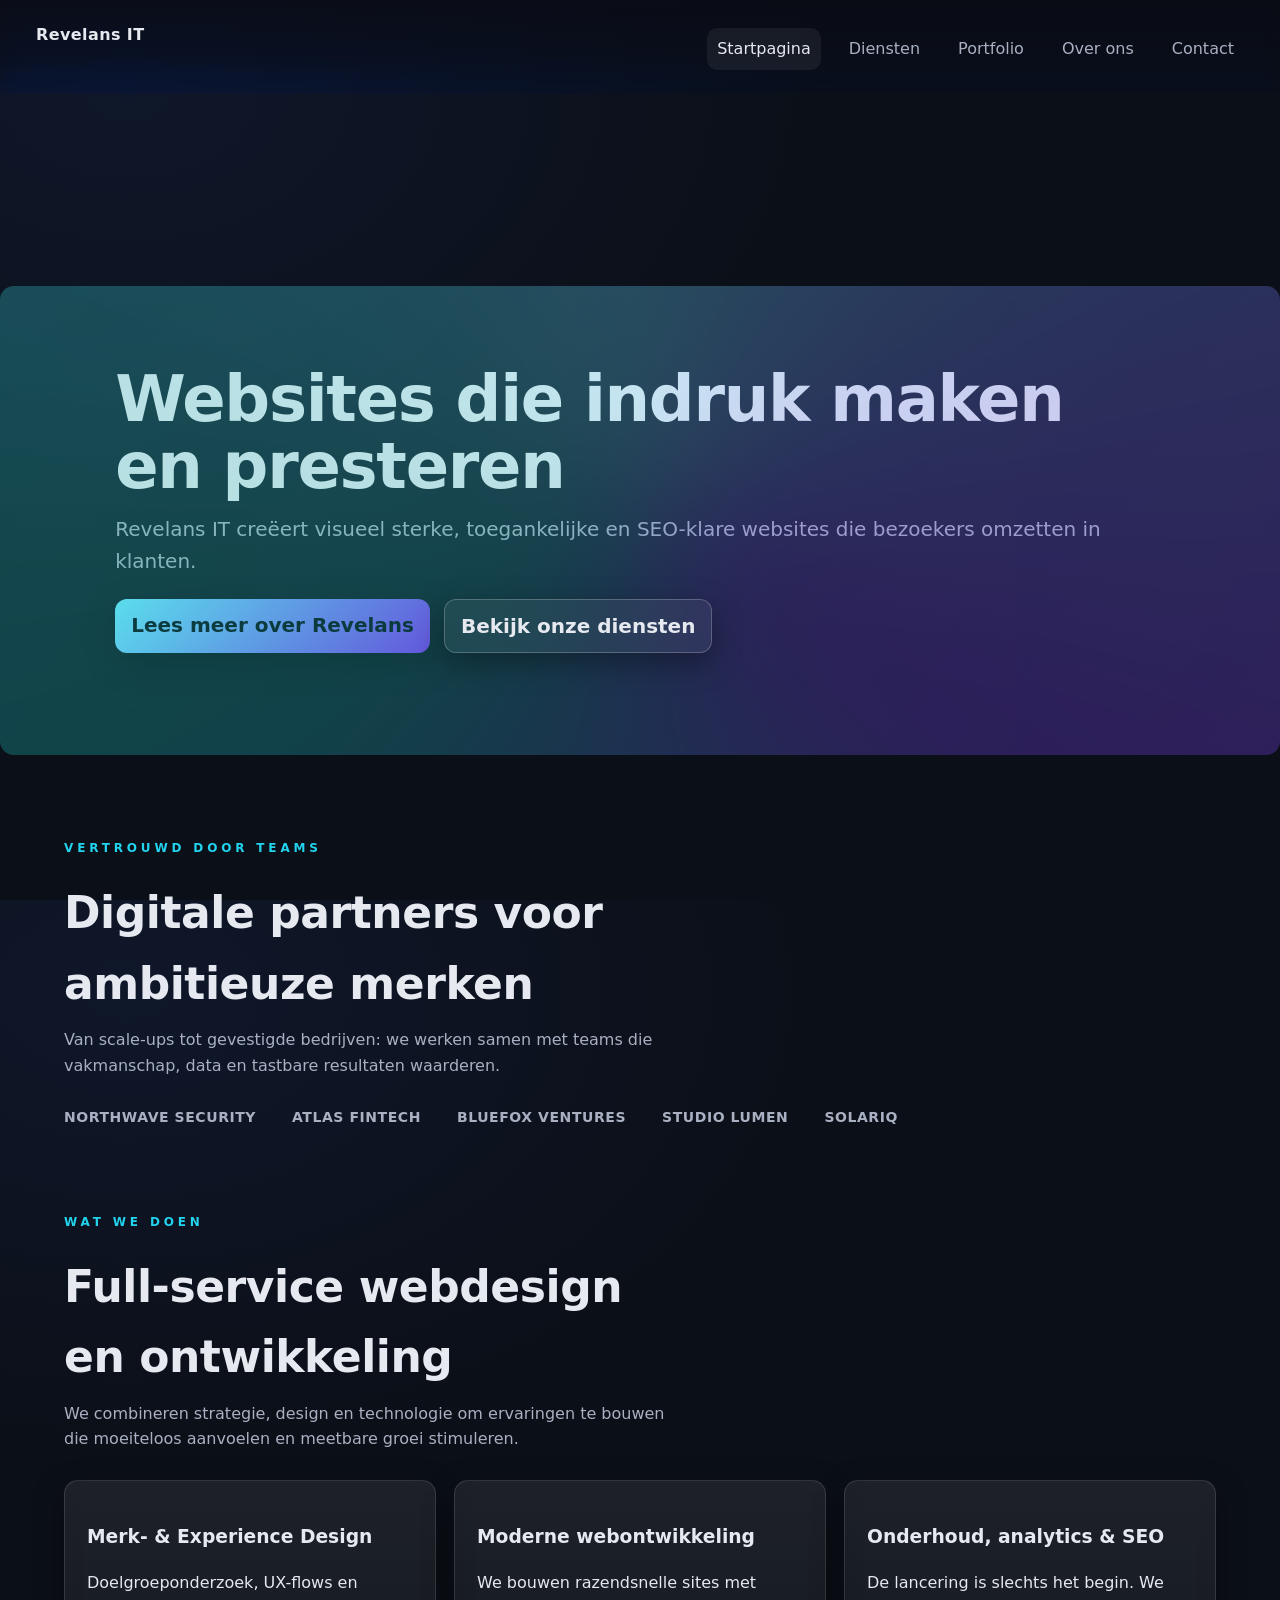
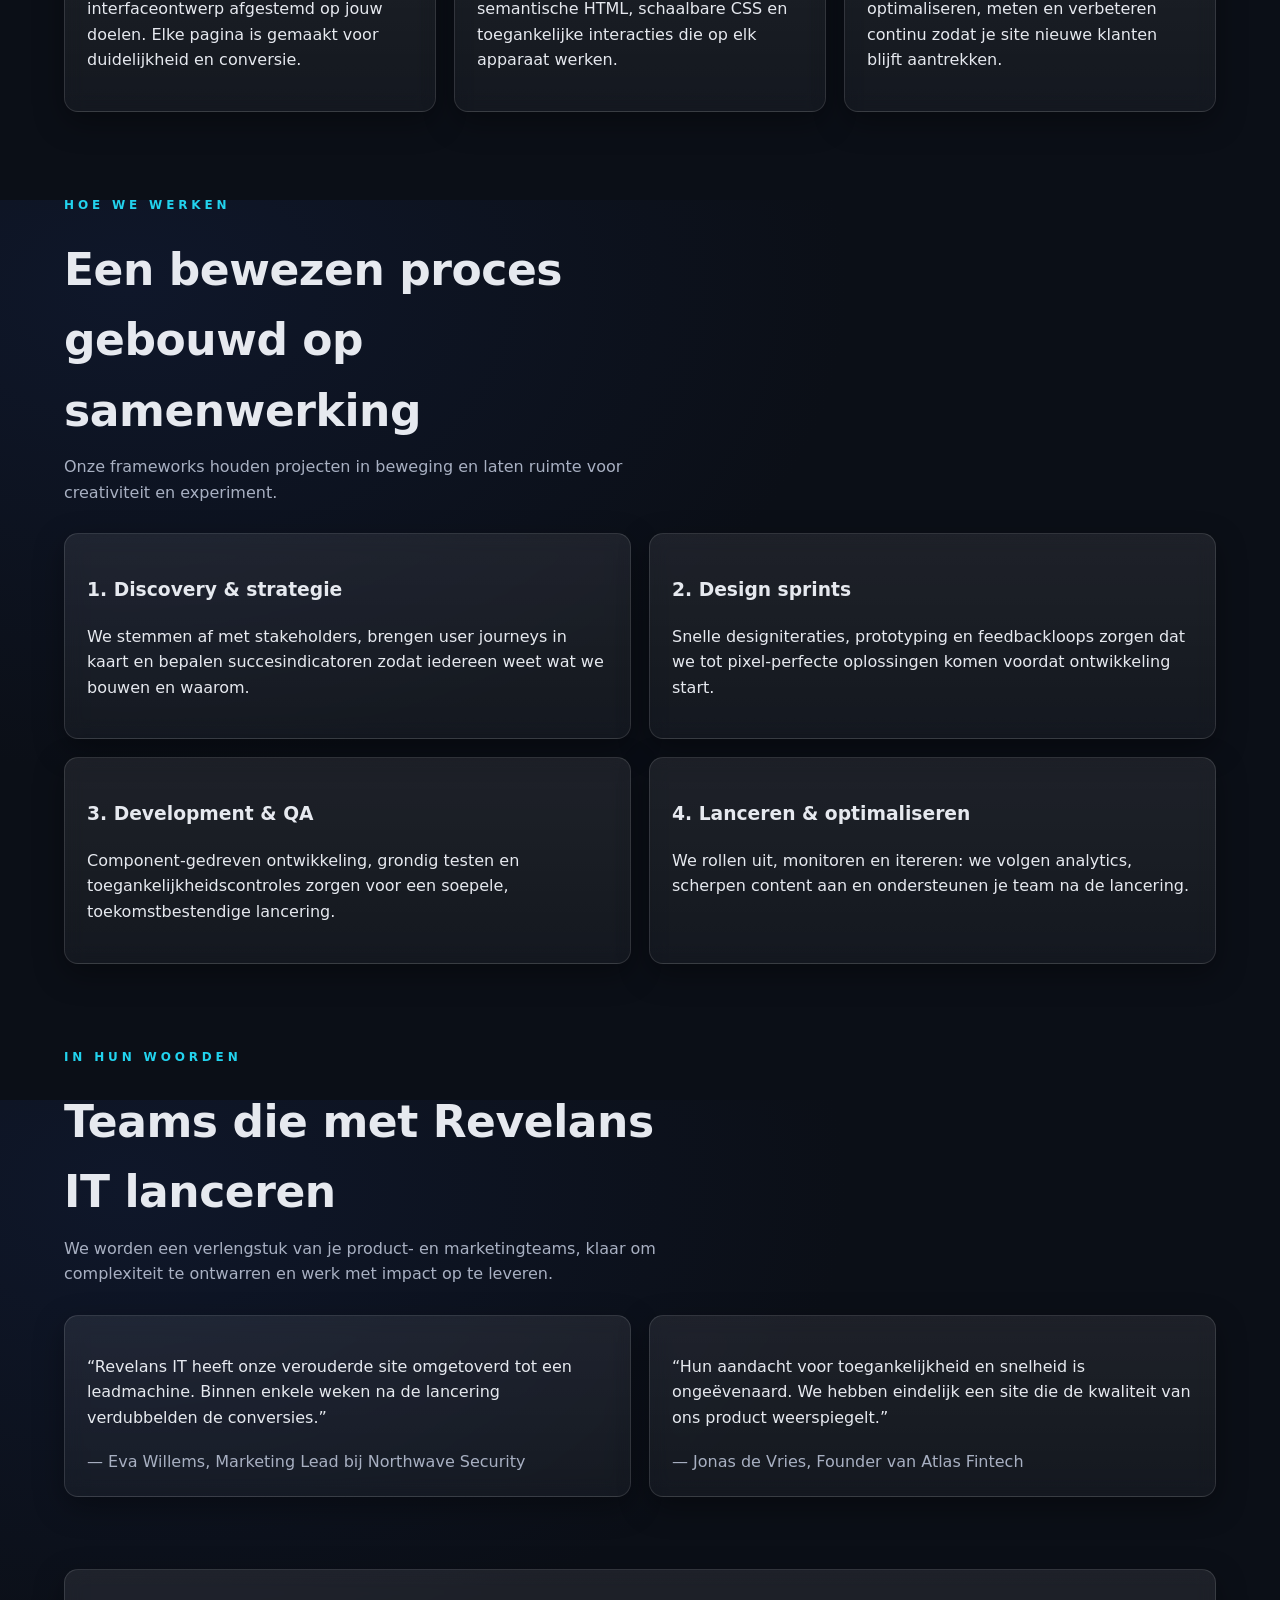
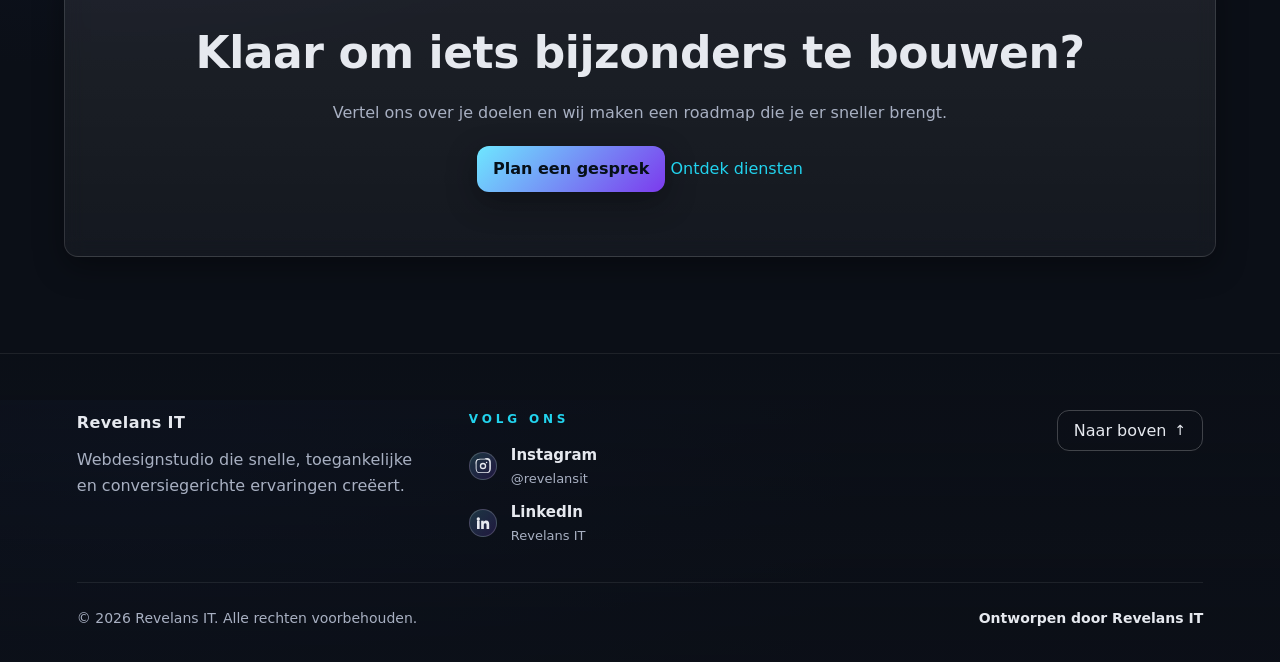
==== commit f48c5da9: "Add hero buttons linking to about and services" ====
--- a/index.html
+++ b/index.html
@@ -31,8 +31,8 @@
         <h1>Websites die indruk maken en presteren</h1>
         <p>Revelans IT creëert visueel sterke, toegankelijke en SEO-klare websites die bezoekers omzetten in klanten.</p>
         <p class="actions">
-          <a class="button" href="contact.html">Start een project</a>
-          <a class="link" href="portfolio.html">Bekijk ons werk</a>
+          <a class="button" href="about.html">Lees meer over Revelans</a>
+          <a class="button button-secondary" href="services.html">Bekijk onze diensten</a>
         </p>
       </section>
 
--- a/assets/css/styles.css
+++ b/assets/css/styles.css
@@ -94,6 +94,24 @@
 /* Buttons */
 .button{display:inline-block; padding:10px 16px; border-radius:12px; color:#061018; background: linear-gradient(135deg, var(--brand-1), var(--brand-2)); text-decoration:none; font-weight:700; box-shadow: var(--shadow); border:0}
 .button:hover{filter:brightness(1.05)}
+.button:focus-visible, .button-secondary:focus-visible{
+  outline:2px solid var(--accent);
+  outline-offset:3px;
+}
+.button-secondary{
+  color:var(--text);
+  background:rgba(255,255,255,.06);
+  border:1px solid rgba(255,255,255,.22);
+  box-shadow:var(--shadow);
+  transition:all .25s ease;
+  backdrop-filter:blur(10px);
+}
+.button-secondary:hover{
+  color:var(--accent);
+  border-color:rgba(255,255,255,.45);
+  background:rgba(255,255,255,.12);
+  filter:none;
+}
 .link{color:var(--accent); text-decoration:none}
 .link:hover{text-decoration:underline}
 
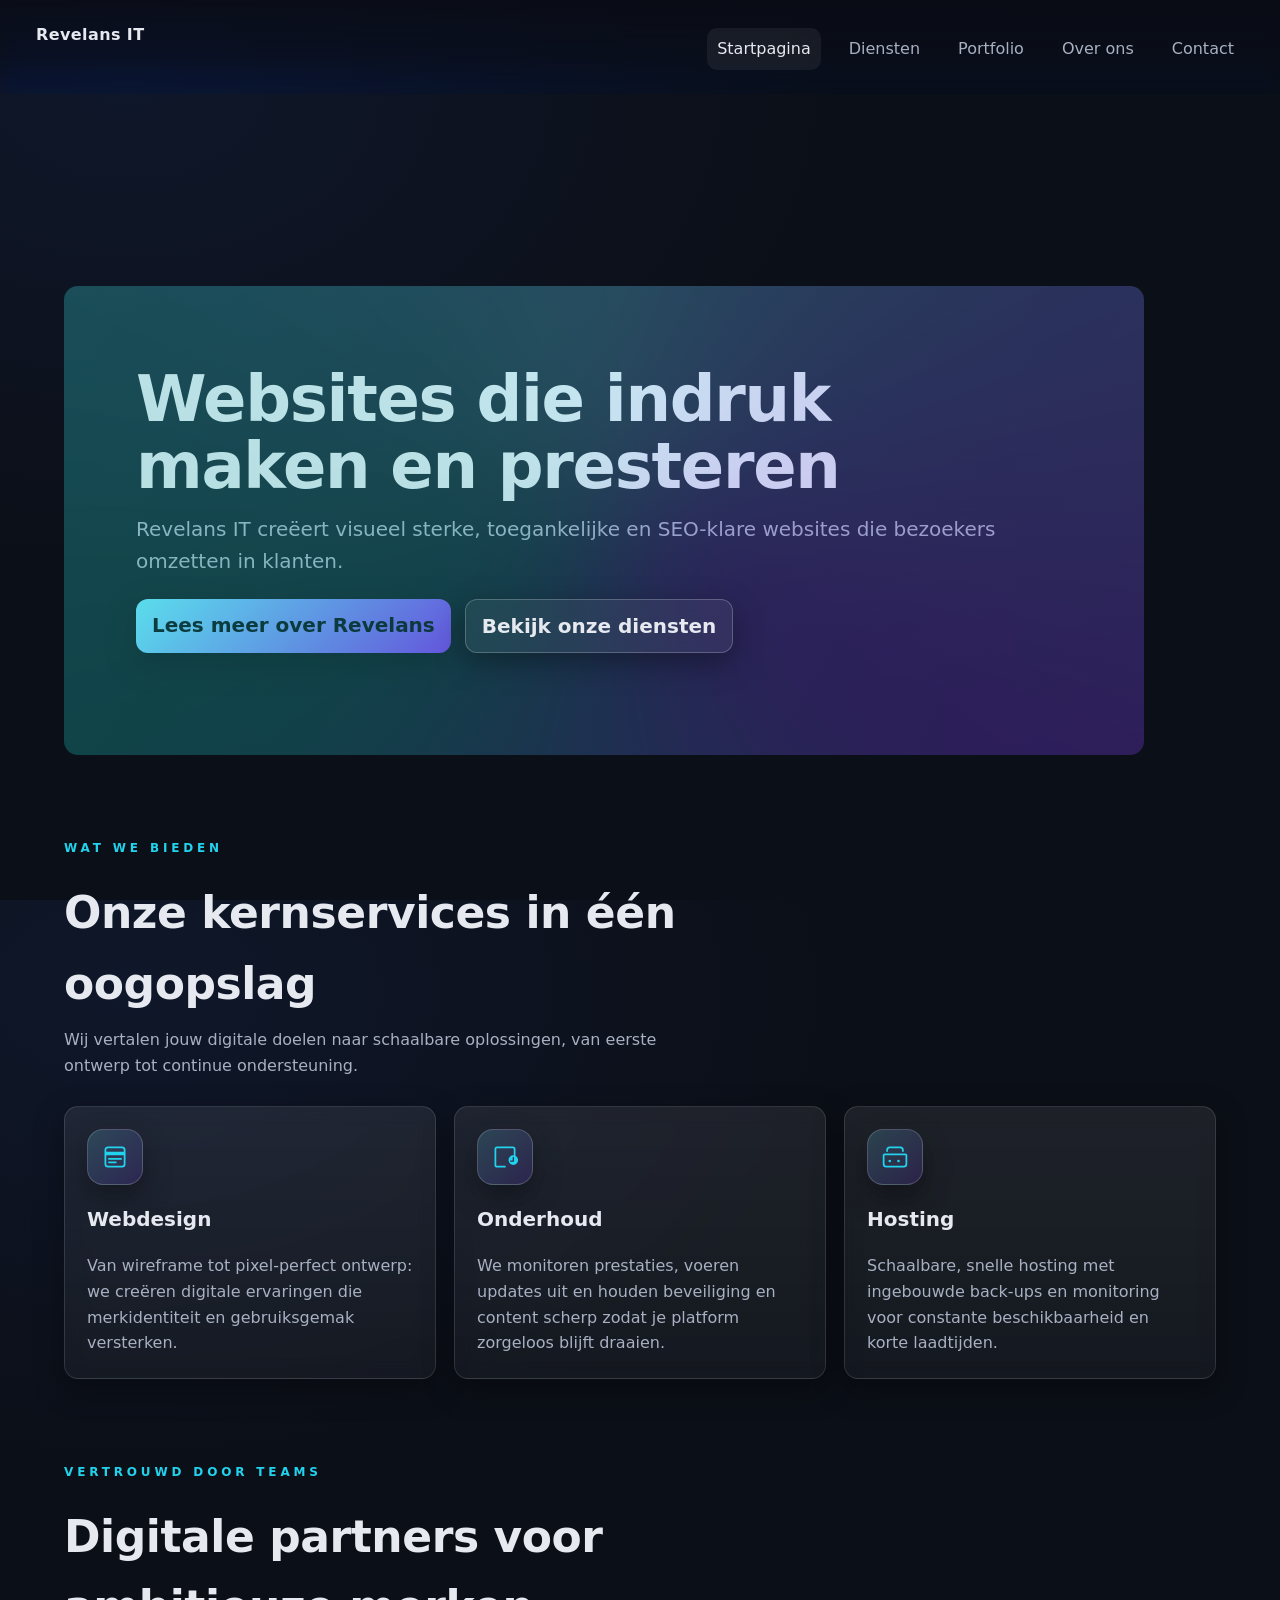
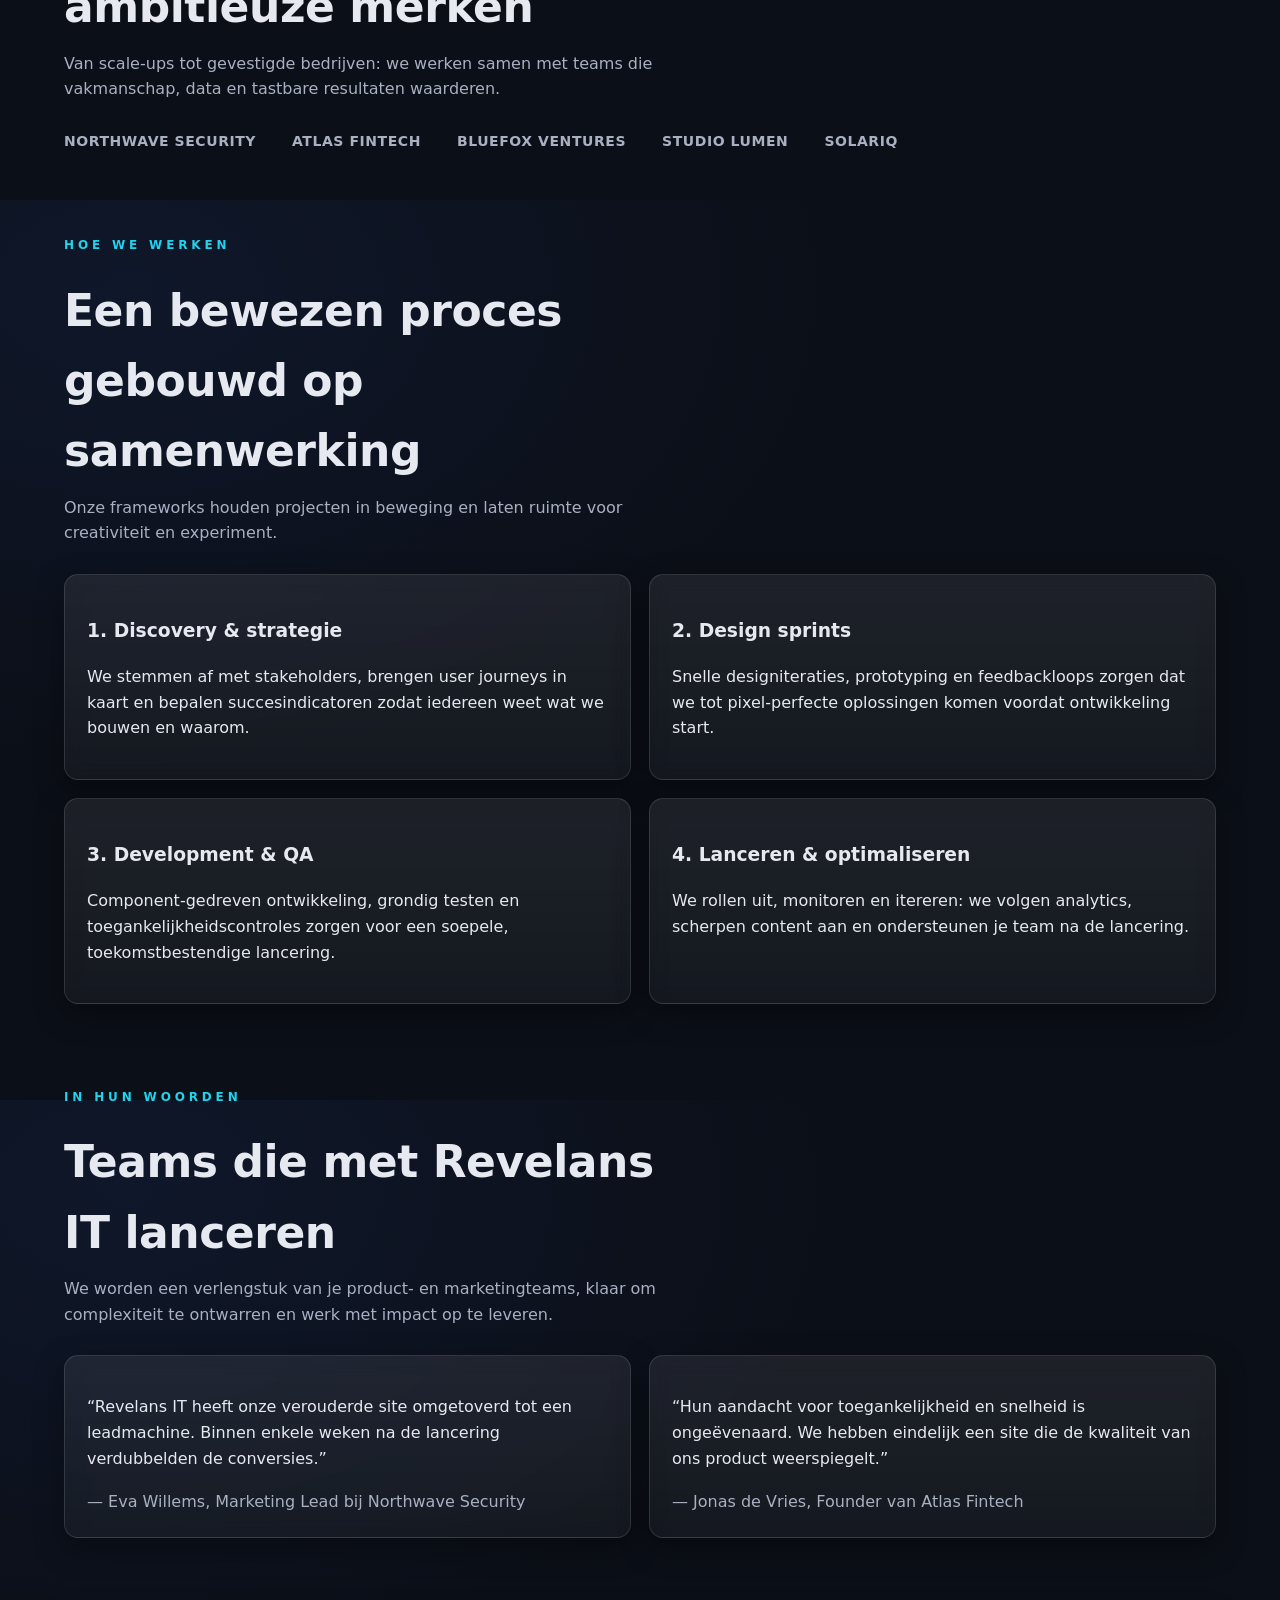
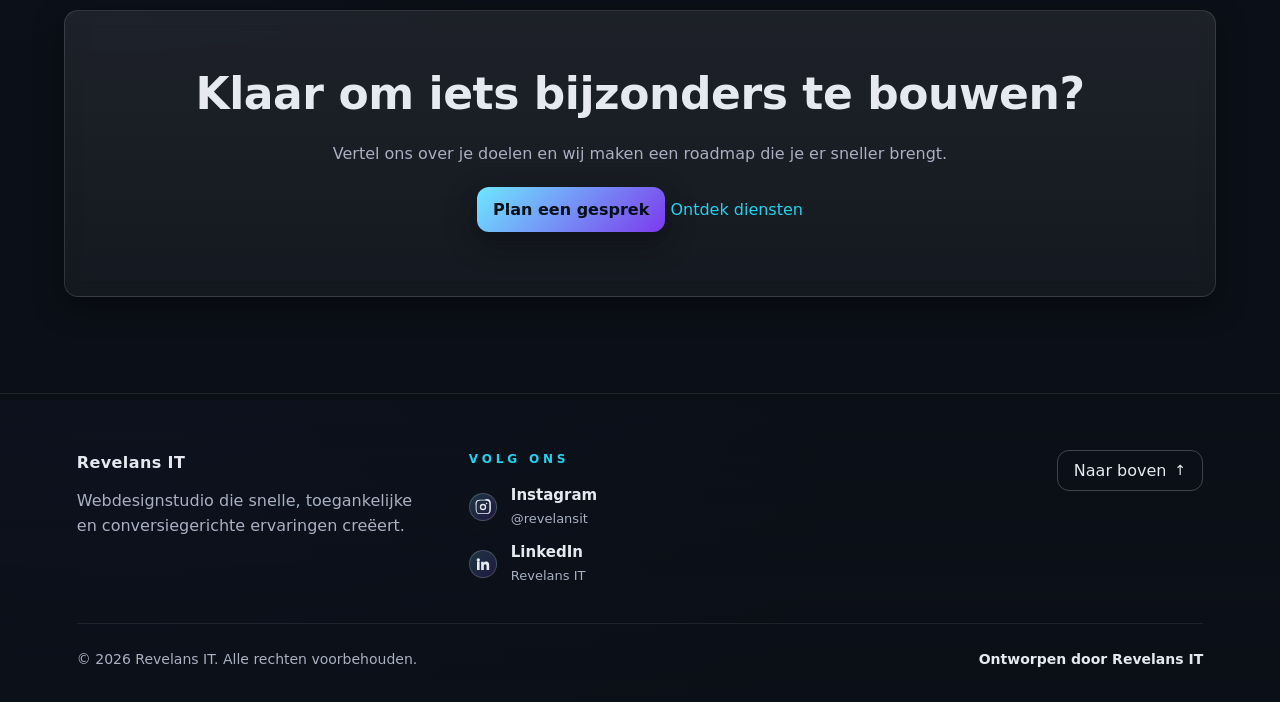
==== commit ec24be7d: "Introduce service highlights block on homepage" ====
--- a/index.html
+++ b/index.html
@@ -38,6 +38,43 @@
 
       <section class="section">
         <header class="section-header">
+          <p class="section-label">Wat we bieden</p>
+          <h2 class="section-title">Onze kernservices in één oogopslag</h2>
+          <p class="section-subtitle">Wij vertalen jouw digitale doelen naar schaalbare oplossingen, van eerste ontwerp tot continue ondersteuning.</p>
+        </header>
+        <div class="grid-3 service-cards">
+          <article class="glass card service-card">
+            <span class="service-icon" aria-hidden="true">
+              <svg viewBox="0 0 32 32" role="img" aria-hidden="true">
+                <path d="M4 8a4 4 0 014-4h16a4 4 0 014 4v16a4 4 0 01-4 4H8a4 4 0 01-4-4zm2 0v2h20V8a2 2 0 00-2-2H8a2 2 0 00-2 2zm0 6v10a2 2 0 002 2h16a2 2 0 002-2V14zm3 3h14a1 1 0 010 2H9a1 1 0 010-2zm0 4h8a1 1 0 010 2H9a1 1 0 010-2z" />
+              </svg>
+            </span>
+            <h3>Webdesign</h3>
+            <p>Van wireframe tot pixel-perfect ontwerp: we creëren digitale ervaringen die merkidentiteit en gebruiksgemak versterken.</p>
+          </article>
+          <article class="glass card service-card">
+            <span class="service-icon" aria-hidden="true">
+              <svg viewBox="0 0 32 32" role="img" aria-hidden="true">
+                <path d="M4 7a3 3 0 013-3h18a3 3 0 013 3v7.38a6 6 0 00-2-.38V7a1 1 0 00-1-1H7a1 1 0 00-1 1v18a1 1 0 001 1h9.63a6 6 0 00.38 2H7a3 3 0 01-3-3zm21.5 7a5.5 5.5 0 11-5.5 5.5 5.5 5.5 0 015.5-5.5zm0 2a.75.75 0 00-.75.75V20h-2.25a.75.75 0 000 1.5h3a.75.75 0 00.75-.75v-4.5A.75.75 0 0025.5 16z" />
+              </svg>
+            </span>
+            <h3>Onderhoud</h3>
+            <p>We monitoren prestaties, voeren updates uit en houden beveiliging en content scherp zodat je platform zorgeloos blijft draaien.</p>
+          </article>
+          <article class="glass card service-card">
+            <span class="service-icon" aria-hidden="true">
+              <svg viewBox="0 0 32 32" role="img" aria-hidden="true">
+                <path d="M6 8a4 4 0 014-4h12a4 4 0 014 4v2h-2V8a2 2 0 00-2-2H10a2 2 0 00-2 2v2H6zm-4 6a2 2 0 012-2h24a2 2 0 012 2v10a4 4 0 01-4 4H6a4 4 0 01-4-4zm2 0v10a2 2 0 002 2h20a2 2 0 002-2V14zm6 5a1.5 1.5 0 101.5 1.5A1.5 1.5 0 0010 19zm10 0a1.5 1.5 0 101.5 1.5A1.5 1.5 0 0020 19z" />
+              </svg>
+            </span>
+            <h3>Hosting</h3>
+            <p>Schaalbare, snelle hosting met ingebouwde back-ups en monitoring voor constante beschikbaarheid en korte laadtijden.</p>
+          </article>
+        </div>
+      </section>
+
+      <section class="section">
+        <header class="section-header">
           <p class="section-label">Vertrouwd door teams</p>
           <h2 class="section-title">Digitale partners voor ambitieuze merken</h2>
           <p class="section-subtitle">Van scale-ups tot gevestigde bedrijven: we werken samen met teams die vakmanschap, data en tastbare resultaten waarderen.</p>
@@ -49,28 +86,6 @@
           <li>Studio Lumen</li>
           <li>SolarIQ</li>
         </ul>
-      </section>
-
-      <section class="section">
-        <header class="section-header">
-          <p class="section-label">Wat we doen</p>
-          <h2 class="section-title">Full-service webdesign en ontwikkeling</h2>
-          <p class="section-subtitle">We combineren strategie, design en technologie om ervaringen te bouwen die moeiteloos aanvoelen en meetbare groei stimuleren.</p>
-        </header>
-        <div class="grid-3">
-          <article class="glass card">
-            <h3>Merk- & Experience Design</h3>
-            <p>Doelgroeponderzoek, UX-flows en interfaceontwerp afgestemd op jouw doelen. Elke pagina is gemaakt voor duidelijkheid en conversie.</p>
-          </article>
-          <article class="glass card">
-            <h3>Moderne webontwikkeling</h3>
-            <p>We bouwen razendsnelle sites met semantische HTML, schaalbare CSS en toegankelijke interacties die op elk apparaat werken.</p>
-          </article>
-          <article class="glass card">
-            <h3>Onderhoud, analytics & SEO</h3>
-            <p>De lancering is slechts het begin. We optimaliseren, meten en verbeteren continu zodat je site nieuwe klanten blijft aantrekken.</p>
-          </article>
-        </div>
       </section>
 
       <section class="section">
--- a/assets/css/styles.css
+++ b/assets/css/styles.css
@@ -68,9 +68,9 @@
 /* Hero */
 .hero{padding:96px 0 56px; text-align:left}
 .hero.gradient-animated{
-  --section-gutter: var(--gutter, clamp(18px, 5vw, 72px));
-  margin-inline: calc(-1 * var(--section-gutter));
-  padding: clamp(48px, 8vw, 80px) calc(var(--section-gutter) + clamp(12px, 4vw, 60px));
+  width:min(100%, 1080px);
+  margin:0 auto 0 0;
+  padding: clamp(48px, 7vw, 80px) clamp(32px, 6vw, 72px);
 }
 .hero h1{font-size: clamp(34px, 6vw, 64px); line-height:1.06; margin:0 0 12px; letter-spacing:-.02em}
 .hero p{font-size: clamp(16px, 2.2vw, 20px); color:var(--muted); margin:0 0 22px}
@@ -117,6 +117,12 @@
 
 /* Layout helpers */
 .grid-3{display:grid; gap:18px; grid-template-columns:repeat(3, 1fr)}
+.service-cards{align-items:stretch}
+.service-card{display:flex; flex-direction:column; gap:18px}
+.service-card h3{margin:0; font-size:20px}
+.service-card p{margin:0; color:var(--muted)}
+.service-icon{width:56px; height:56px; border-radius:16px; display:inline-flex; align-items:center; justify-content:center; background:linear-gradient(135deg, rgba(110,231,255,.18), rgba(124,58,237,.18)); border:1px solid rgba(255,255,255,.18); color:var(--accent); box-shadow:0 12px 28px rgba(0,0,0,.35)}
+.service-icon svg{width:28px; height:28px; fill:currentColor}
 .portfolio-grid .thumb{height:160px; border-radius:12px; background: linear-gradient(135deg, rgba(34,211,238,.2), rgba(124,58,237,.2));}
 .tile{padding:14px}
 
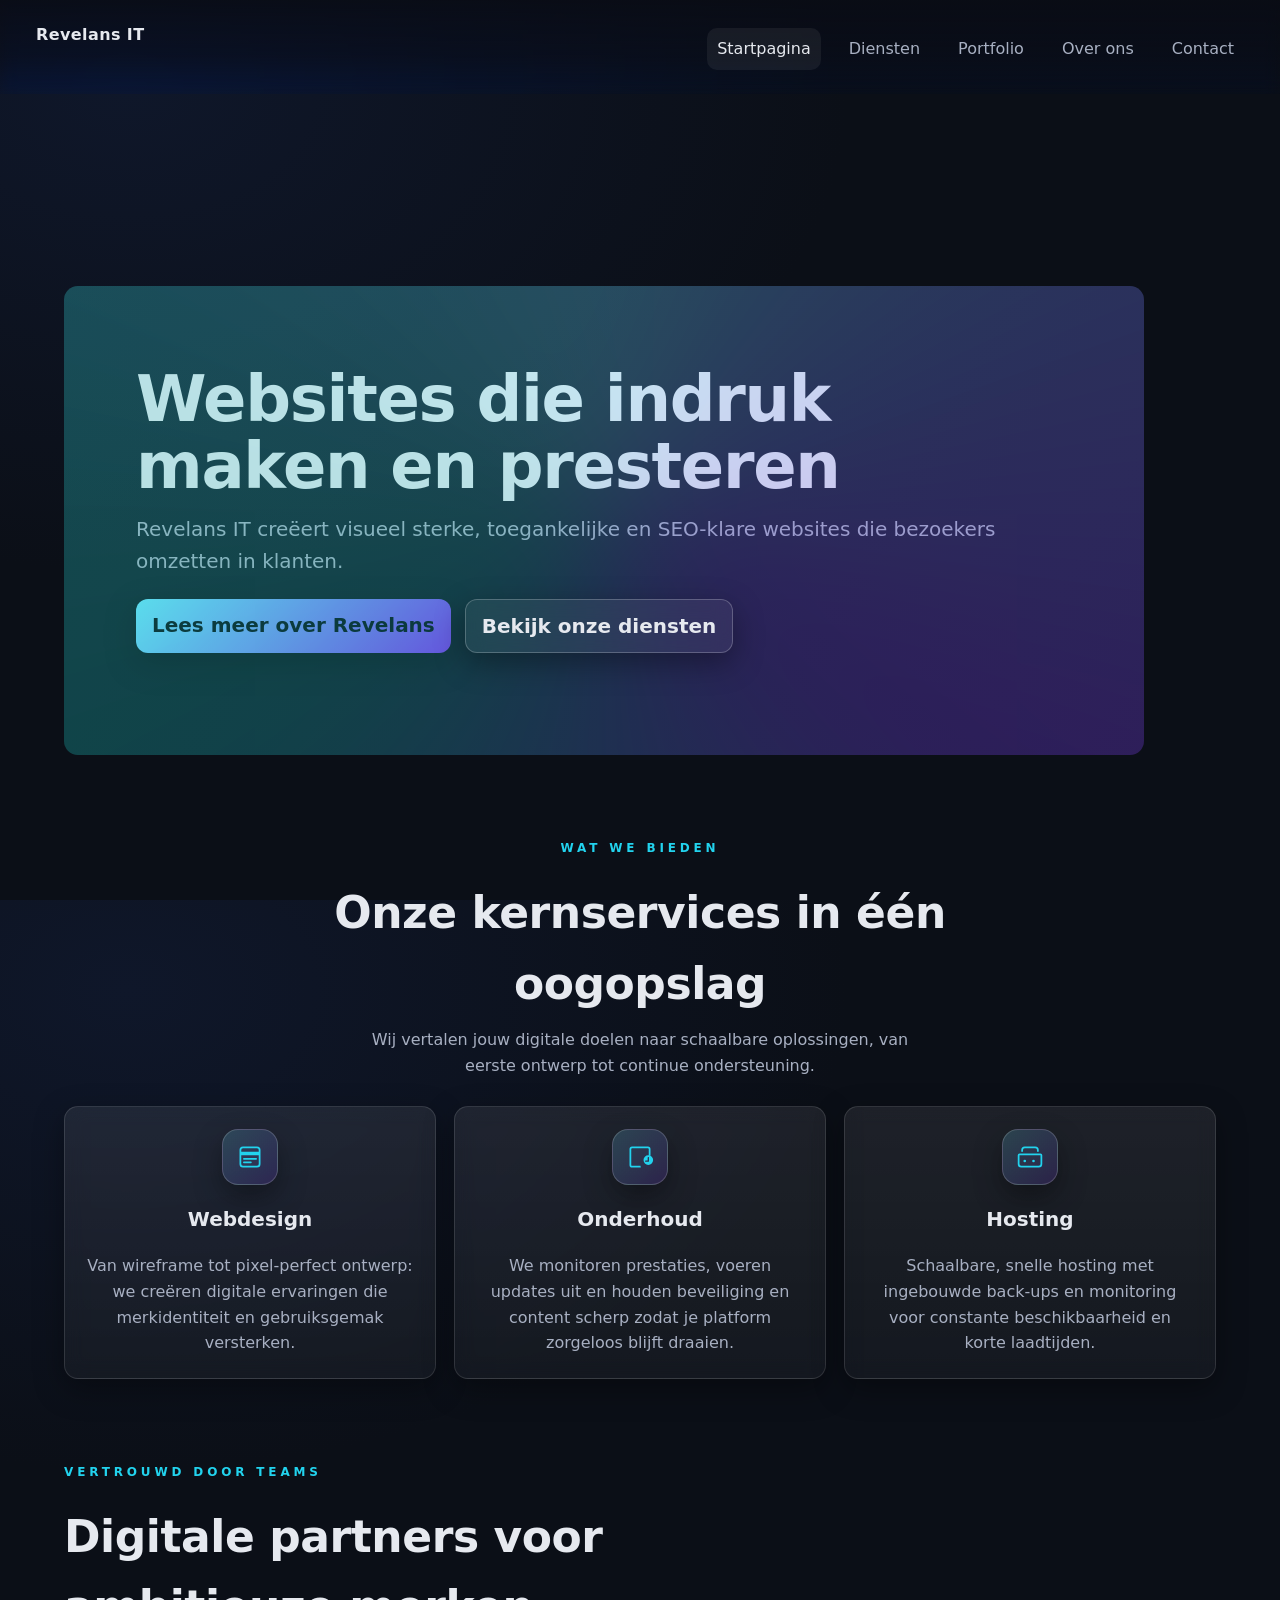
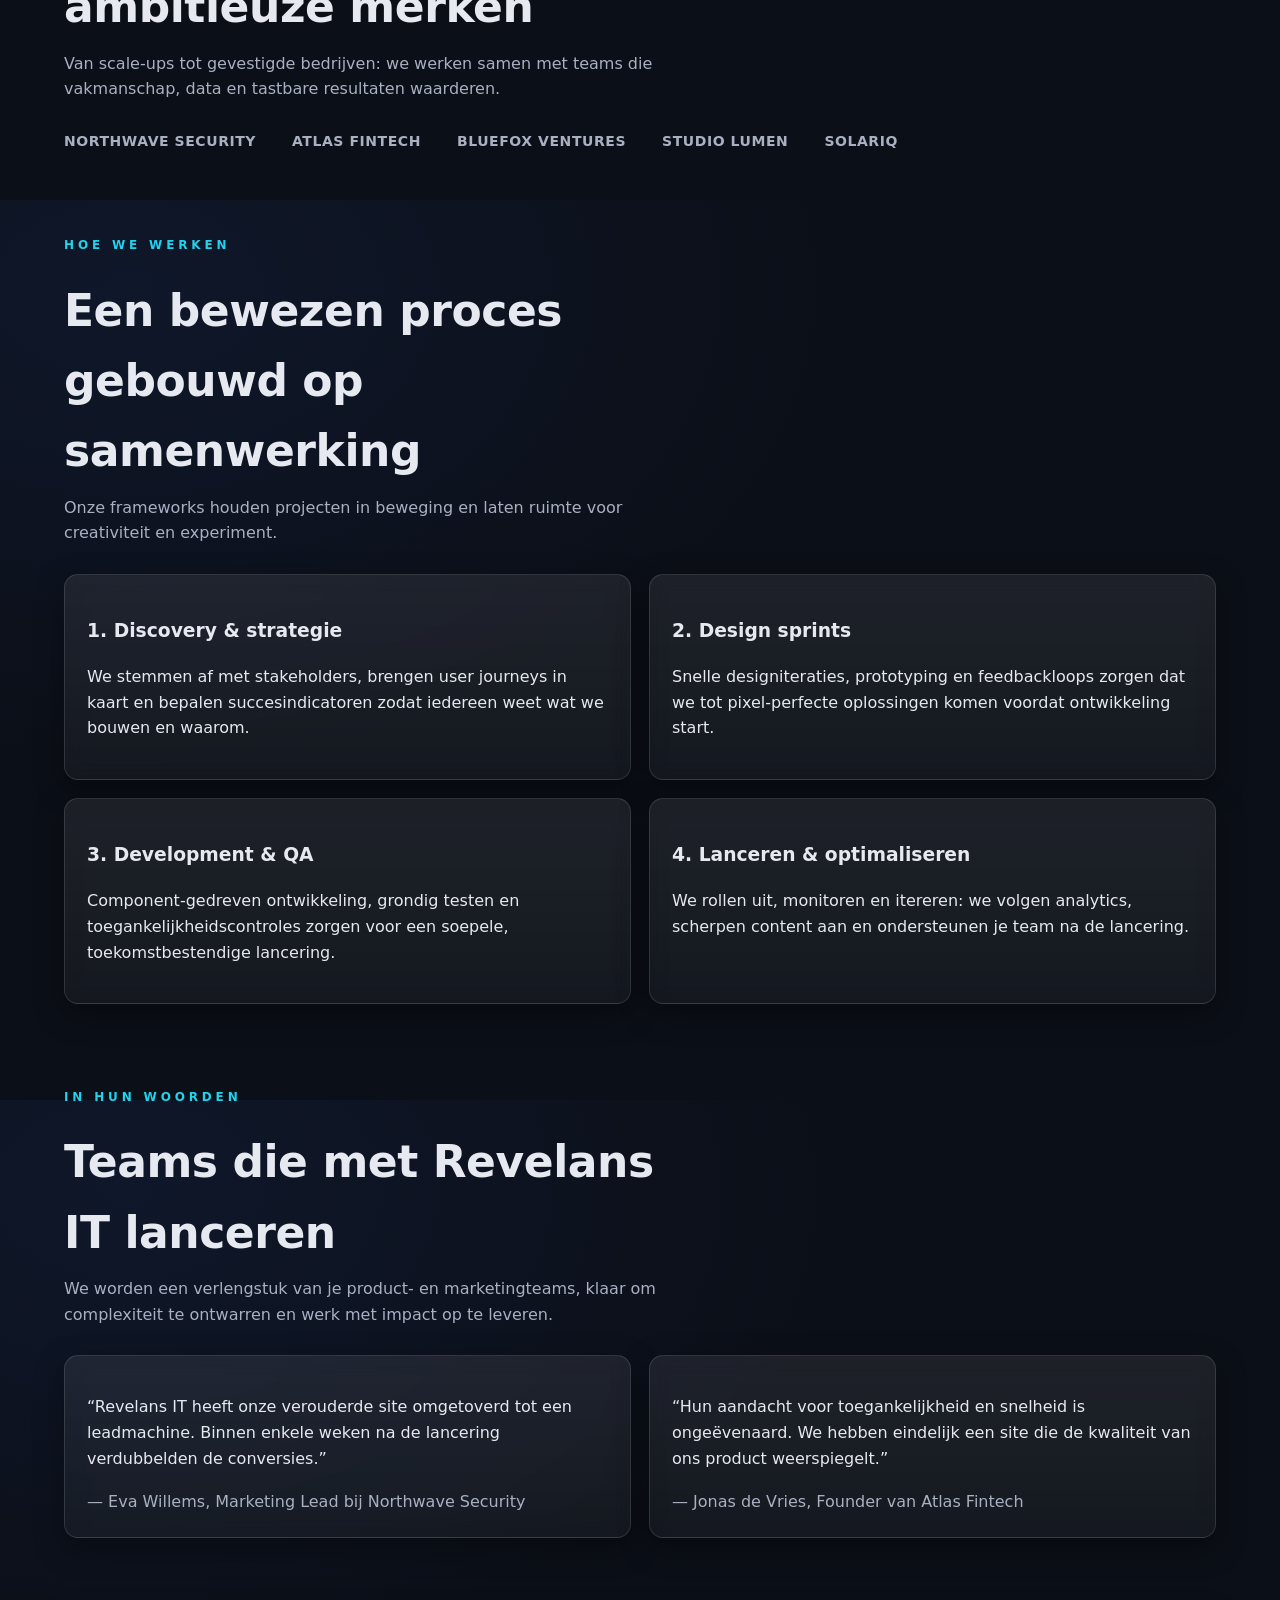
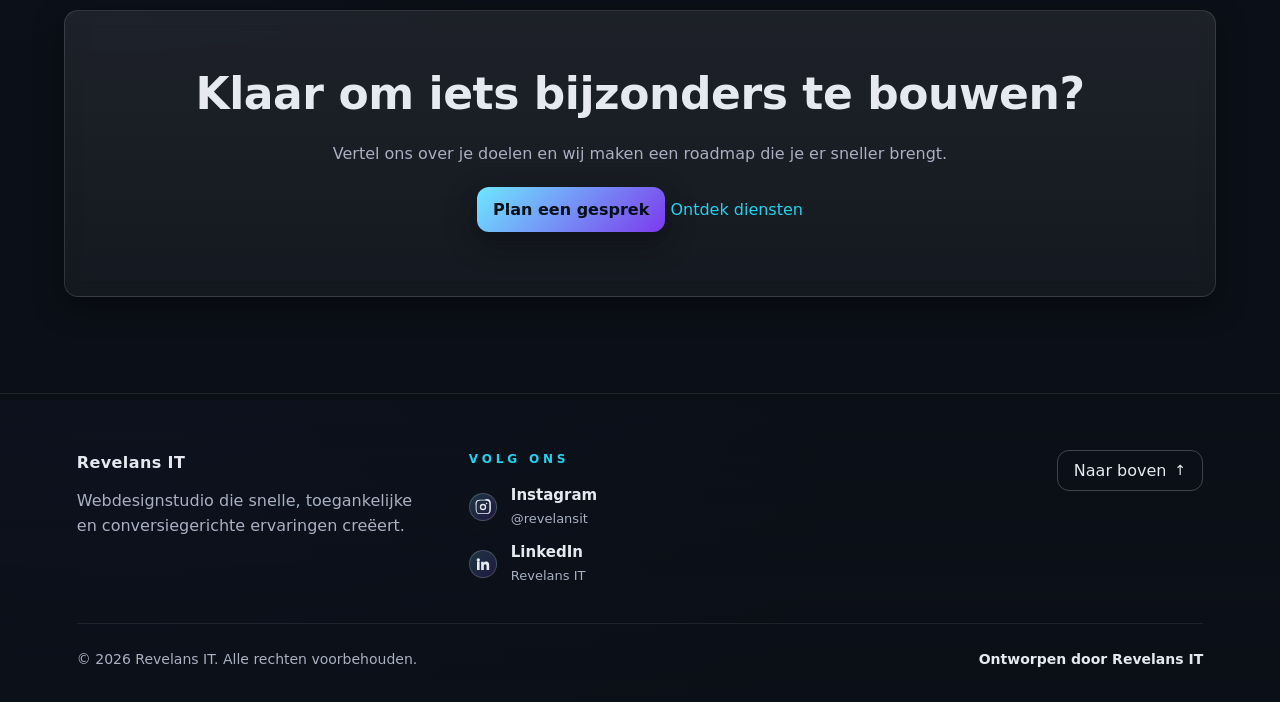
==== commit a7dd5c30: "Center service highlight section" ====
--- a/index.html
+++ b/index.html
@@ -36,7 +36,7 @@
         </p>
       </section>
 
-      <section class="section">
+      <section class="section services-overview">
         <header class="section-header">
           <p class="section-label">Wat we bieden</p>
           <h2 class="section-title">Onze kernservices in één oogopslag</h2>
--- a/assets/css/styles.css
+++ b/assets/css/styles.css
@@ -123,6 +123,10 @@
 .service-card p{margin:0; color:var(--muted)}
 .service-icon{width:56px; height:56px; border-radius:16px; display:inline-flex; align-items:center; justify-content:center; background:linear-gradient(135deg, rgba(110,231,255,.18), rgba(124,58,237,.18)); border:1px solid rgba(255,255,255,.18); color:var(--accent); box-shadow:0 12px 28px rgba(0,0,0,.35)}
 .service-icon svg{width:28px; height:28px; fill:currentColor}
+.services-overview .section-header{align-items:center; text-align:center; margin-inline:auto}
+.services-overview .section-subtitle{max-width:560px}
+.services-overview .grid-3{justify-items:center}
+.services-overview .service-card{text-align:center; align-items:center}
 .portfolio-grid .thumb{height:160px; border-radius:12px; background: linear-gradient(135deg, rgba(34,211,238,.2), rgba(124,58,237,.2));}
 .tile{padding:14px}
 
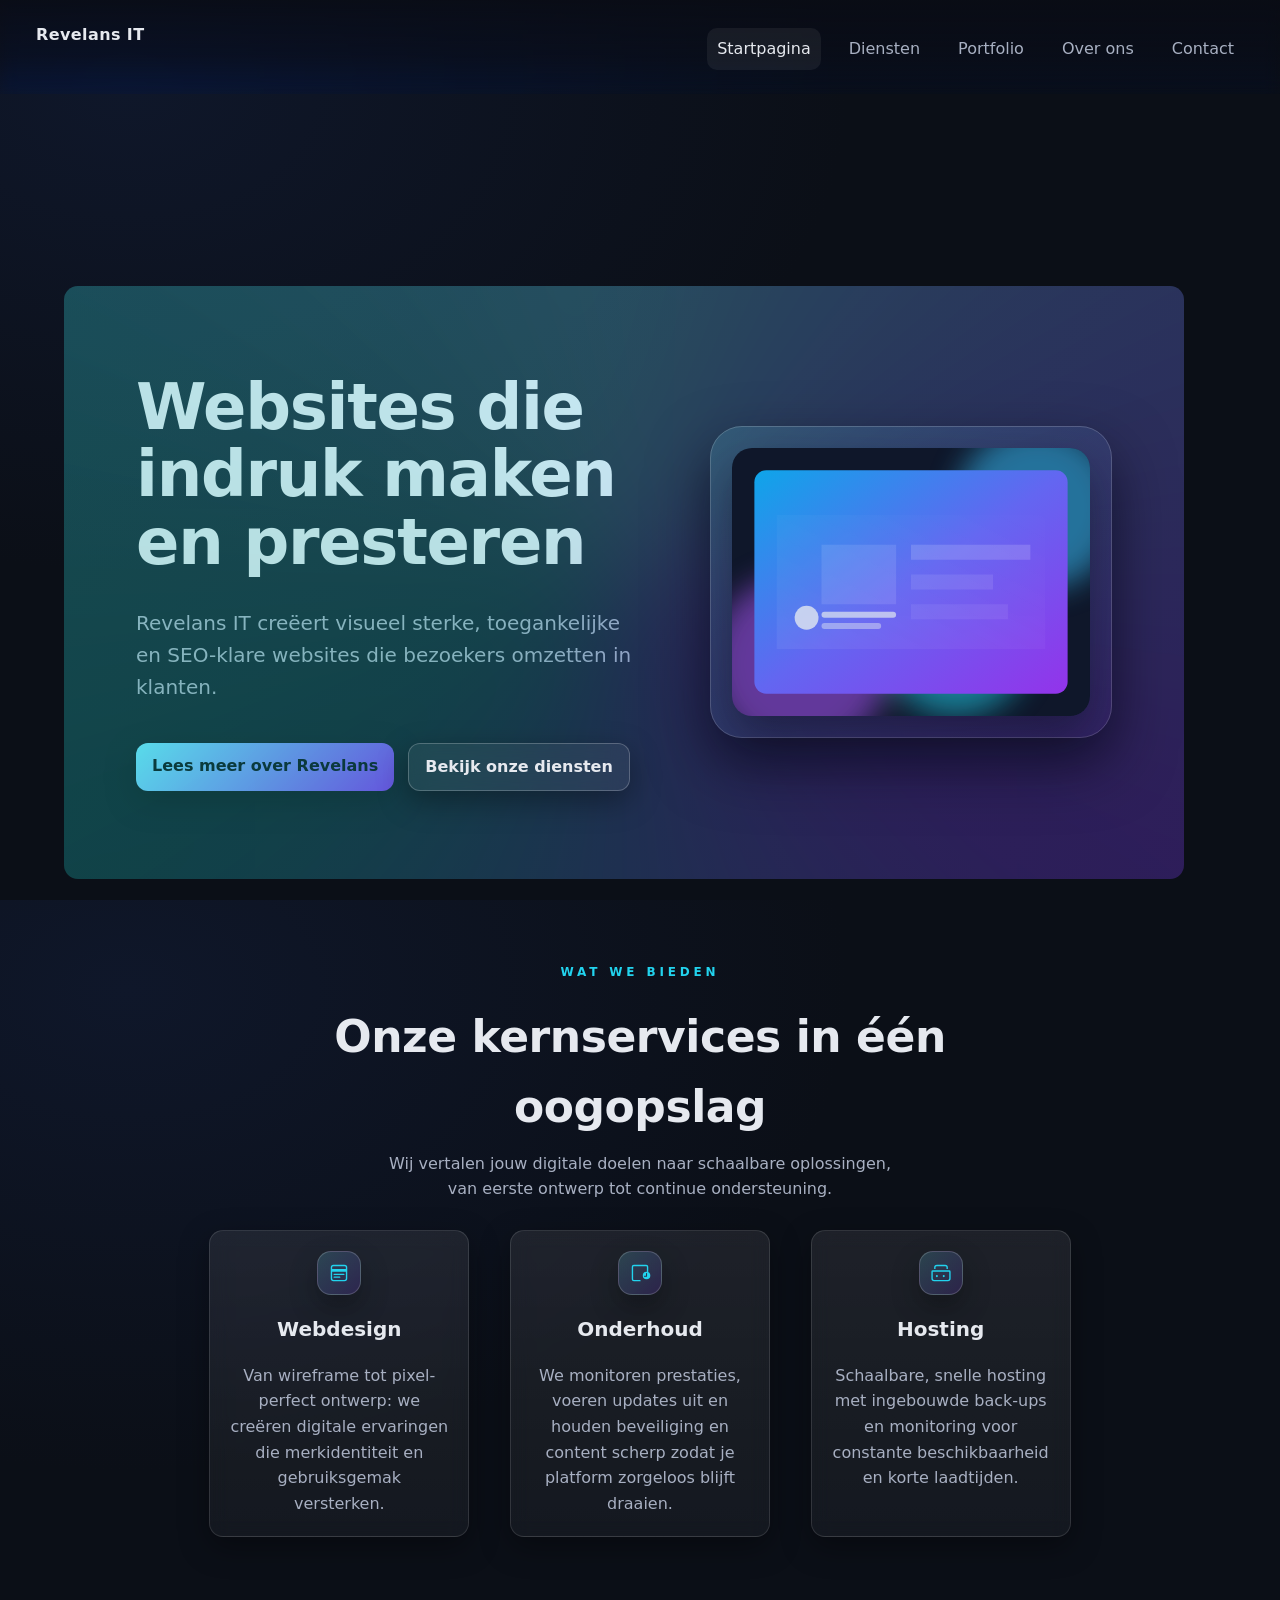
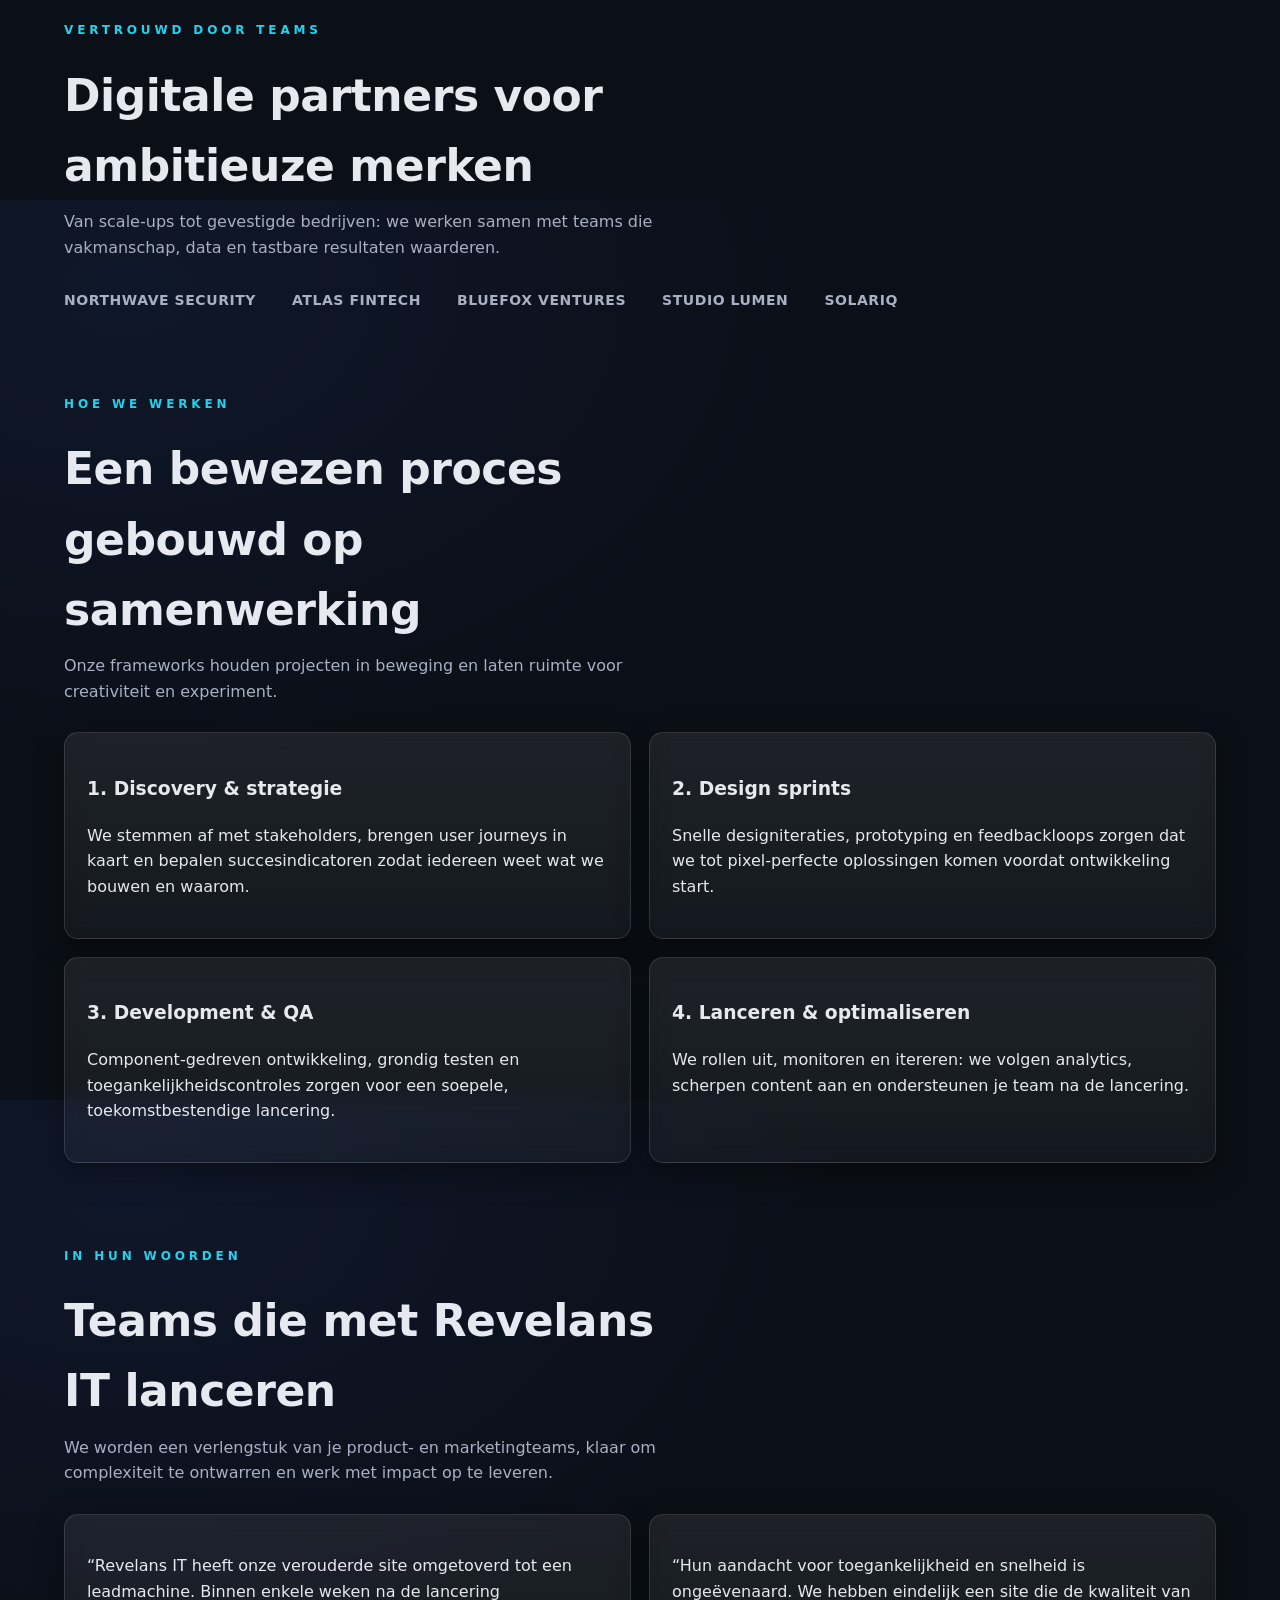
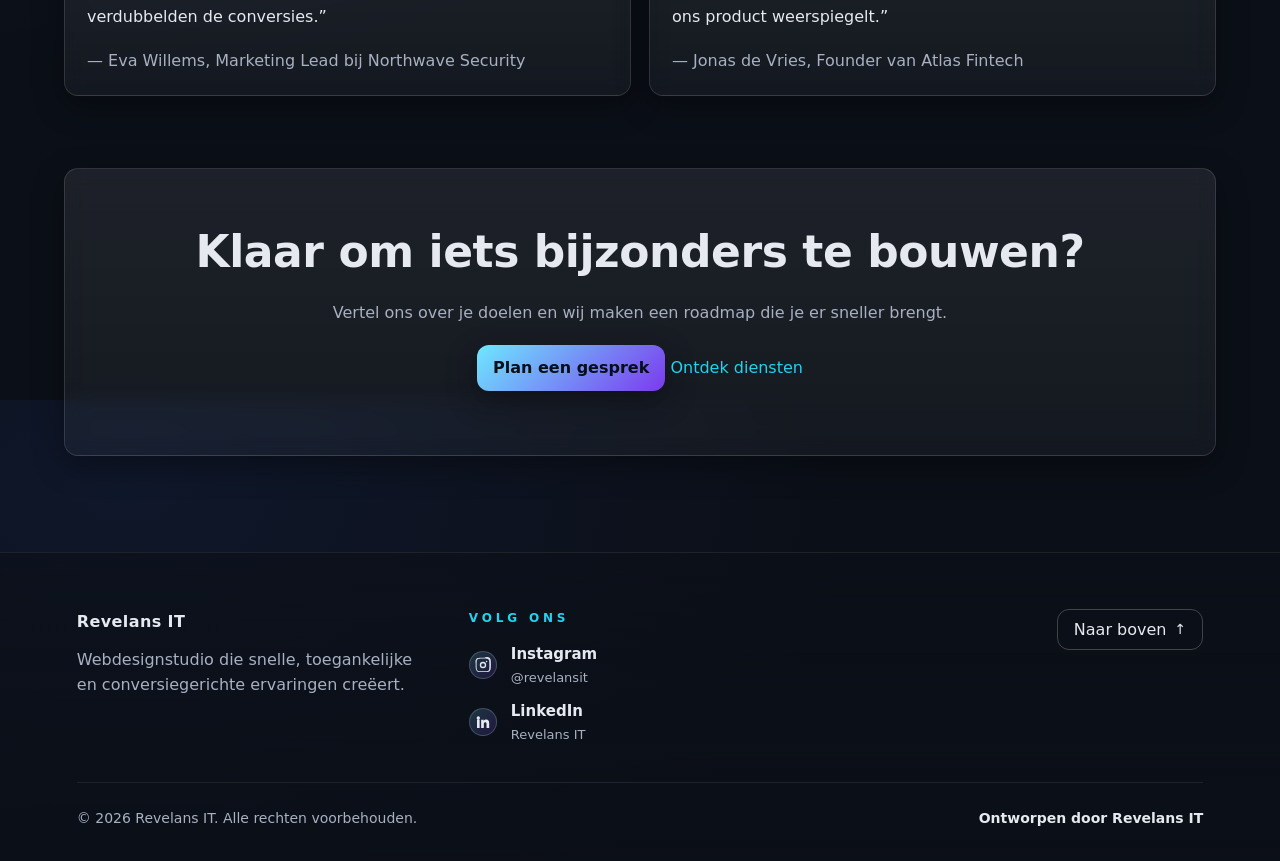
==== commit c1b5554a: "Restyle hero with left-aligned layout and visual frame" ====
--- a/index.html
+++ b/index.html
@@ -28,12 +28,17 @@
 
     <main id="content" class="container">
       <section class="hero gradient-animated">
-        <h1>Websites die indruk maken en presteren</h1>
-        <p>Revelans IT creëert visueel sterke, toegankelijke en SEO-klare websites die bezoekers omzetten in klanten.</p>
-        <p class="actions">
-          <a class="button" href="about.html">Lees meer over Revelans</a>
-          <a class="button button-secondary" href="services.html">Bekijk onze diensten</a>
-        </p>
+        <div class="hero-content">
+          <h1>Websites die indruk maken en presteren</h1>
+          <p>Revelans IT creëert visueel sterke, toegankelijke en SEO-klare websites die bezoekers omzetten in klanten.</p>
+          <div class="actions">
+            <a class="button" href="about.html">Lees meer over Revelans</a>
+            <a class="button button-secondary" href="services.html">Bekijk onze diensten</a>
+          </div>
+        </div>
+        <figure class="hero-visual">
+          <img src="assets/img/hero-placeholder.svg" alt="Voorbeeld van een modern webdesignproject" />
+        </figure>
       </section>
 
       <section class="section services-overview">
--- a/assets/css/styles.css
+++ b/assets/css/styles.css
@@ -66,15 +66,50 @@
 main.container{padding-top:clamp(28px, 5vw, 72px)}
 
 /* Hero */
-.hero{padding:96px 0 56px; text-align:left}
+.hero{padding:96px 0 56px}
 .hero.gradient-animated{
-  width:min(100%, 1080px);
-  margin:0 auto 0 0;
-  padding: clamp(48px, 7vw, 80px) clamp(32px, 6vw, 72px);
+  position:relative;
+  display:grid;
+  gap: clamp(28px, 6vw, 80px);
+  grid-template-columns: minmax(0, 1.05fr) minmax(0, .85fr);
+  align-items:center;
+  margin-inline:0;
+  max-width: min(1120px, 100%);
+  padding: clamp(48px, 7vw, 88px) clamp(32px, 6vw, 72px);
 }
 .hero h1{font-size: clamp(34px, 6vw, 64px); line-height:1.06; margin:0 0 12px; letter-spacing:-.02em}
 .hero p{font-size: clamp(16px, 2.2vw, 20px); color:var(--muted); margin:0 0 22px}
-.hero .actions{display:flex; gap:14px; flex-wrap:wrap}
+.hero .actions{display:flex; gap:14px; flex-wrap:wrap; justify-content:flex-start}
+.hero-content{display:flex; flex-direction:column; gap:18px; text-align:left}
+.hero-content > p{max-width:540px}
+.hero-visual{
+  position:relative;
+  margin:0;
+  padding: clamp(16px, 2.4vw, 22px);
+  border-radius: calc(var(--radius) + 18px);
+  background: linear-gradient(135deg, rgba(110,231,255,.16), rgba(124,58,237,.08));
+  display:flex;
+  align-items:center;
+  justify-content:center;
+  box-shadow: 0 26px 60px rgba(5, 9, 20, .55);
+}
+.hero-visual::before{
+  content:"";
+  position:absolute;
+  inset:0;
+  border-radius: inherit;
+  border:1px solid rgba(255,255,255,.22);
+  opacity:.8;
+  pointer-events:none;
+}
+.hero-visual img{
+  position:relative;
+  width:100%;
+  height:auto;
+  display:block;
+  border-radius: calc(var(--radius) + 6px);
+  box-shadow: 0 20px 45px rgba(6, 10, 24, .45);
+}
 .gradient-animated{
   position:relative;
   border-radius: var(--radius);
@@ -118,14 +153,15 @@
 /* Layout helpers */
 .grid-3{display:grid; gap:18px; grid-template-columns:repeat(3, 1fr)}
 .service-cards{align-items:stretch}
-.service-card{display:flex; flex-direction:column; gap:18px}
+.service-card{display:flex; flex-direction:column; gap:18px; max-width:260px; padding:20px}
 .service-card h3{margin:0; font-size:20px}
 .service-card p{margin:0; color:var(--muted)}
-.service-icon{width:56px; height:56px; border-radius:16px; display:inline-flex; align-items:center; justify-content:center; background:linear-gradient(135deg, rgba(110,231,255,.18), rgba(124,58,237,.18)); border:1px solid rgba(255,255,255,.18); color:var(--accent); box-shadow:0 12px 28px rgba(0,0,0,.35)}
-.service-icon svg{width:28px; height:28px; fill:currentColor}
+.service-icon{width:44px; height:44px; border-radius:14px; display:inline-flex; align-items:center; justify-content:center; background:linear-gradient(135deg, rgba(110,231,255,.18), rgba(124,58,237,.18)); border:1px solid rgba(255,255,255,.18); color:var(--accent); box-shadow:0 12px 28px rgba(0,0,0,.3)}
+.service-icon svg{width:22px; height:22px; fill:currentColor}
+.services-overview{max-width:880px; margin-inline:auto}
 .services-overview .section-header{align-items:center; text-align:center; margin-inline:auto}
-.services-overview .section-subtitle{max-width:560px}
-.services-overview .grid-3{justify-items:center}
+.services-overview .section-subtitle{max-width:520px}
+.services-overview .grid-3{justify-content:center; justify-items:center; grid-template-columns:repeat(auto-fit, minmax(200px, 1fr)); gap:22px}
 .services-overview .service-card{text-align:center; align-items:center}
 .portfolio-grid .thumb{height:160px; border-radius:12px; background: linear-gradient(135deg, rgba(34,211,238,.2), rgba(124,58,237,.2));}
 .tile{padding:14px}
@@ -251,6 +287,17 @@
 .footer-meta .design-credit{color:var(--text); font-weight:600}
 
 /* Responsive */
+@media (max-width: 1080px){
+  .hero.gradient-animated{
+    grid-template-columns:1fr;
+    justify-items:flex-start;
+  }
+  .hero-visual{
+    max-width:min(520px, 100%);
+    justify-self:flex-start;
+  }
+}
+
 @media (max-width: 840px){
   .grid-3, .grid-2{grid-template-columns:1fr}
   .section.cta{padding:32px}
@@ -259,10 +306,9 @@
   .site-header.open .site-nav{display:flex; position:absolute; top:64px; right:4%; left:4%; background:rgba(12,14,22,.95); border:1px solid rgba(255,255,255,.14); border-radius:12px; padding:10px; flex-direction:column}
   .hero{padding:72px 0 40px}
   .hero.gradient-animated{
-    --section-gutter: var(--gutter, clamp(18px, 5vw, 72px));
-    margin-inline: calc(-1 * var(--section-gutter));
-    padding: clamp(36px, 12vw, 52px) calc(var(--section-gutter) + clamp(16px, 8vw, 32px));
+    padding: clamp(36px, 12vw, 52px) clamp(24px, 8vw, 48px);
   }
+  .hero .actions{justify-content:flex-start}
   .site-footer{margin-top:72px; padding:48px var(--footer-gutter) 28px}
   .site-footer .container{padding-inline:0}
   .site-footer .footer-grid{flex-direction:column}
@@ -270,3 +316,9 @@
   .footer-meta{flex-direction:column; align-items:flex-start}
 }
 
+@media (max-width: 640px){
+  .hero-content{text-align:center}
+  .hero .actions{justify-content:center}
+  .hero-visual{justify-self:center}
+}
+
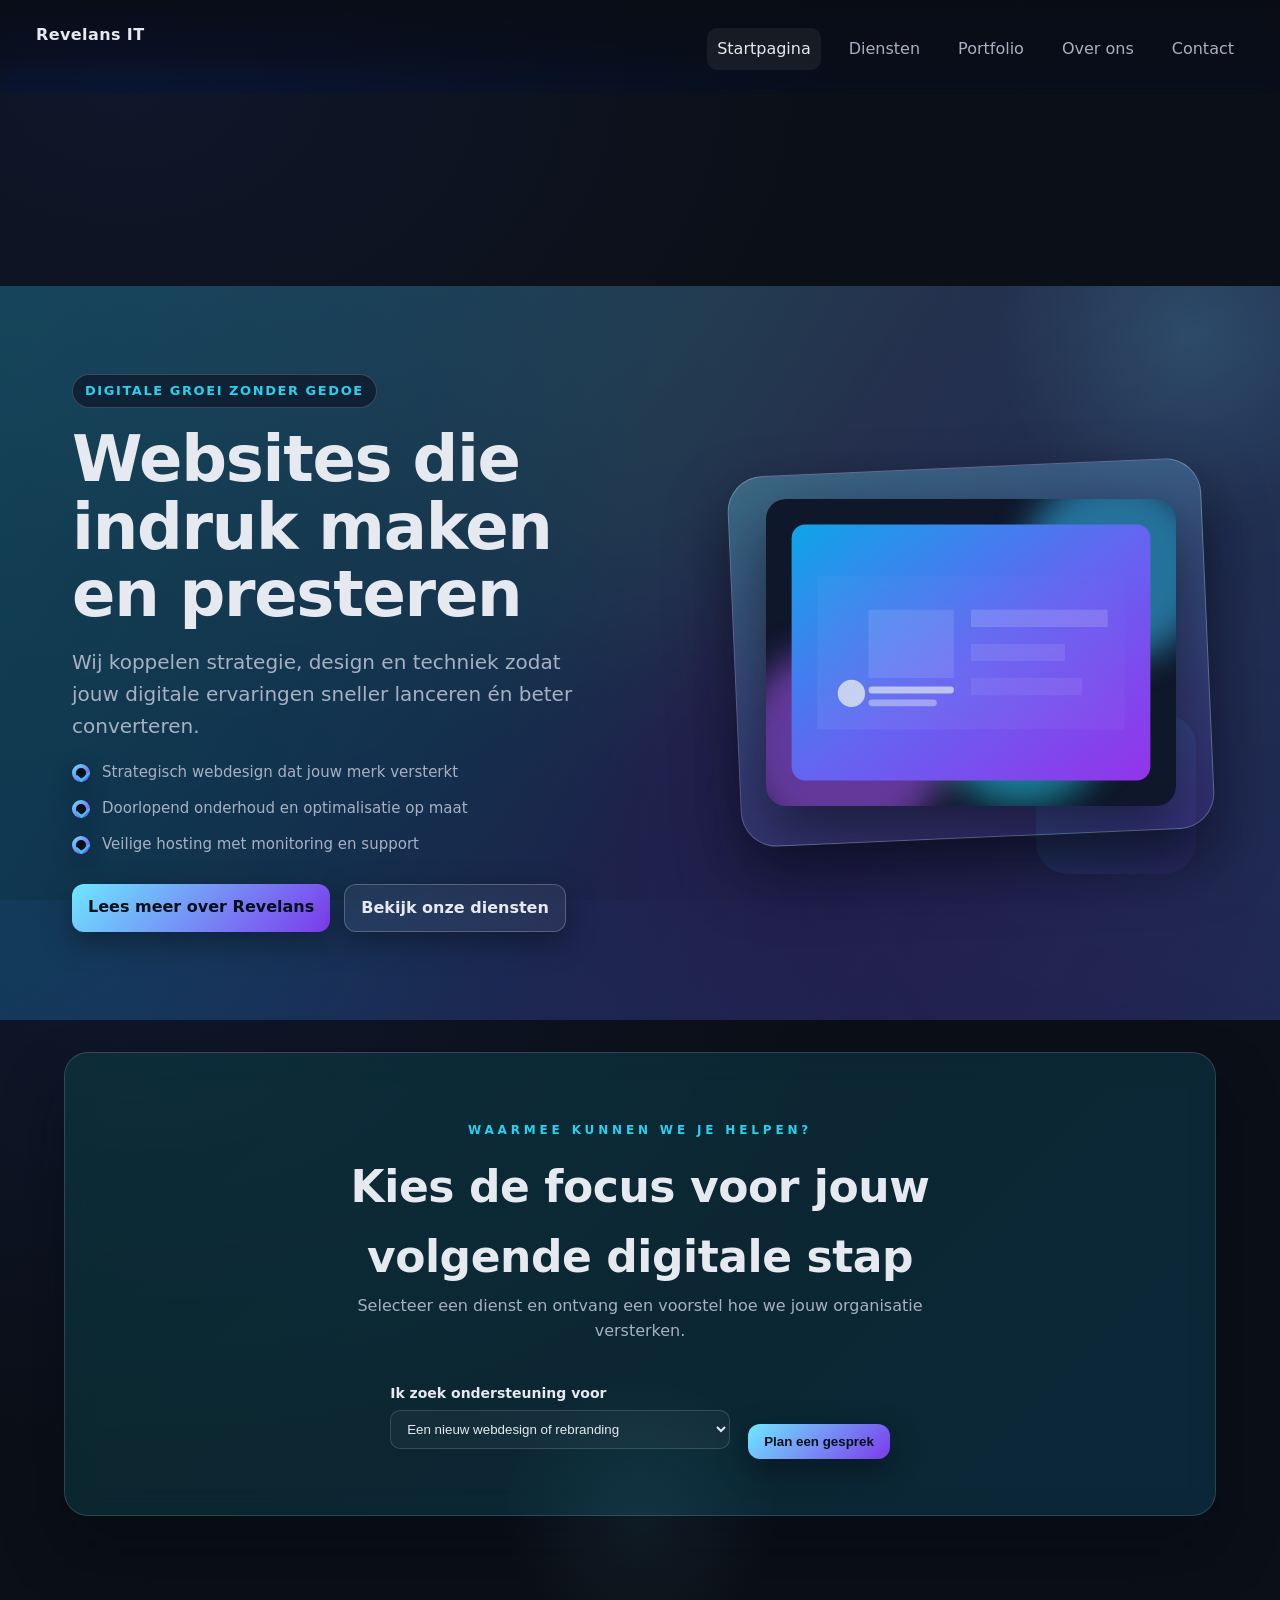
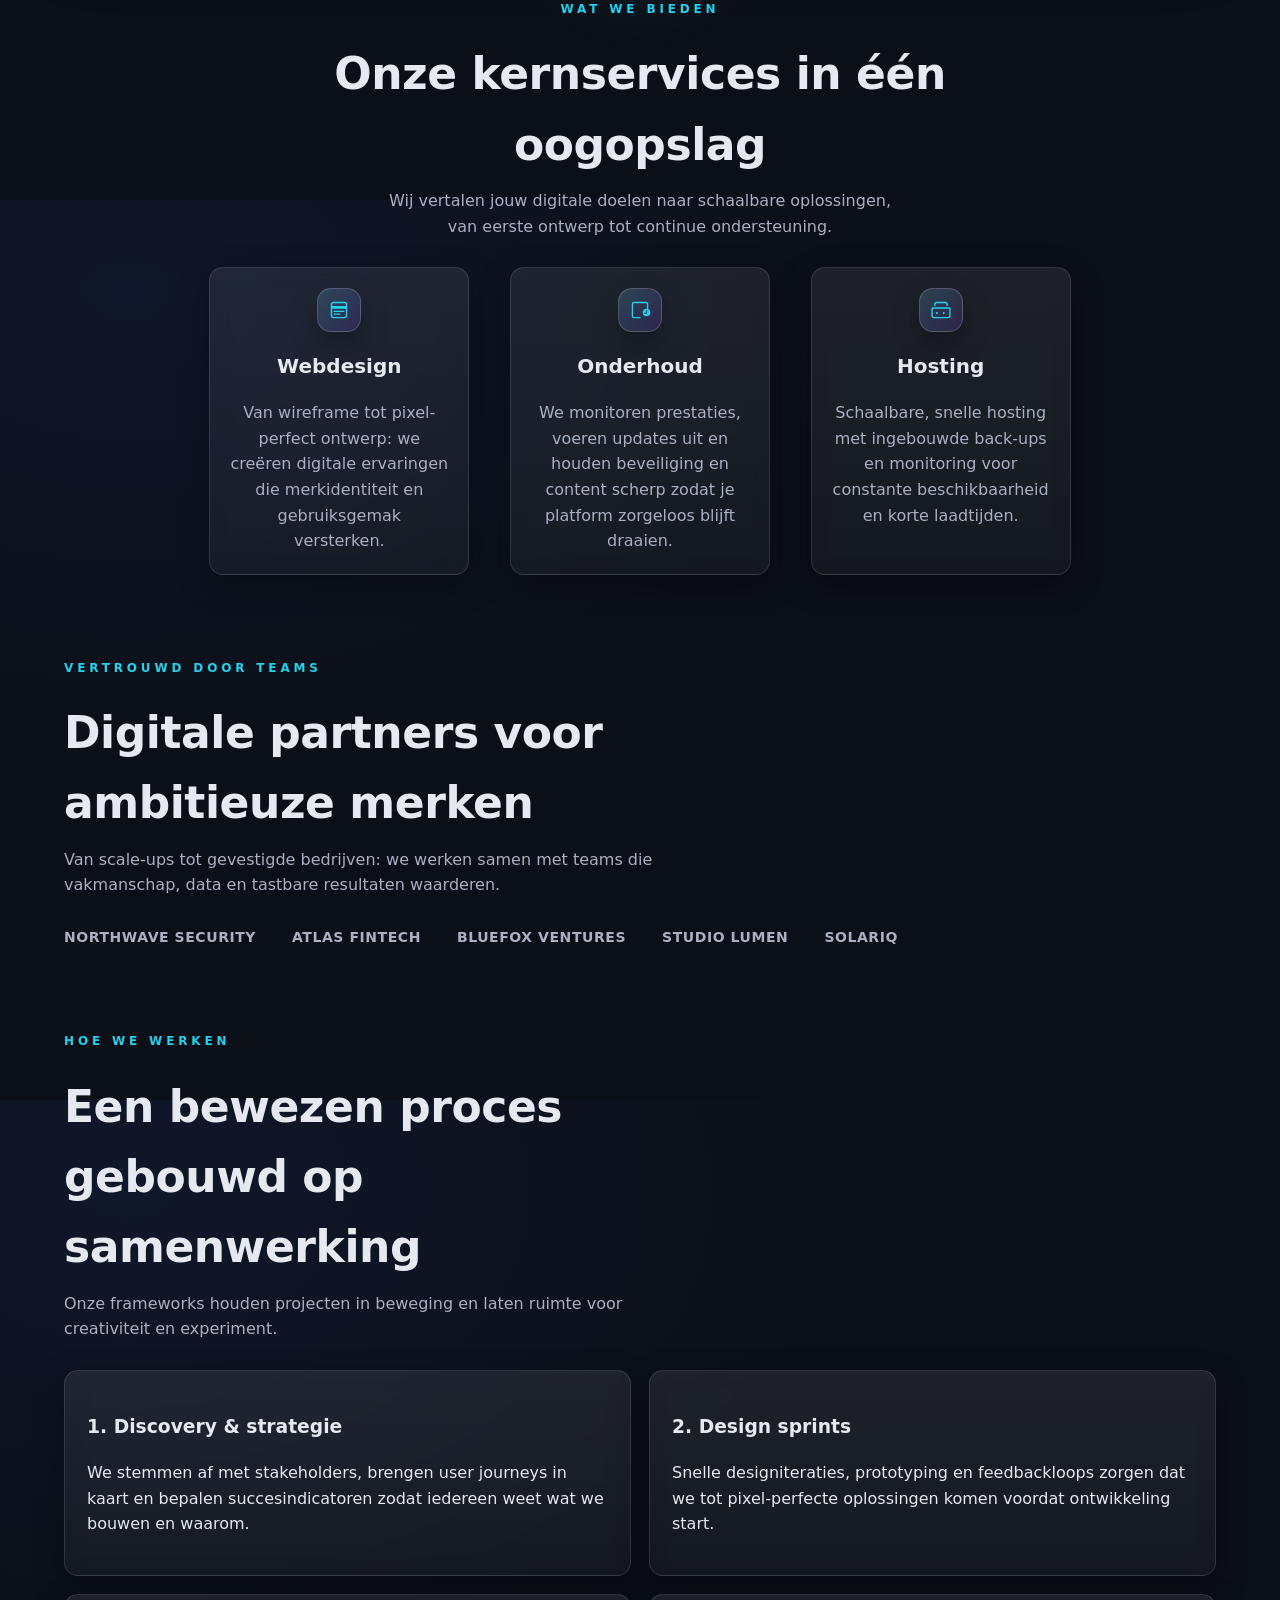
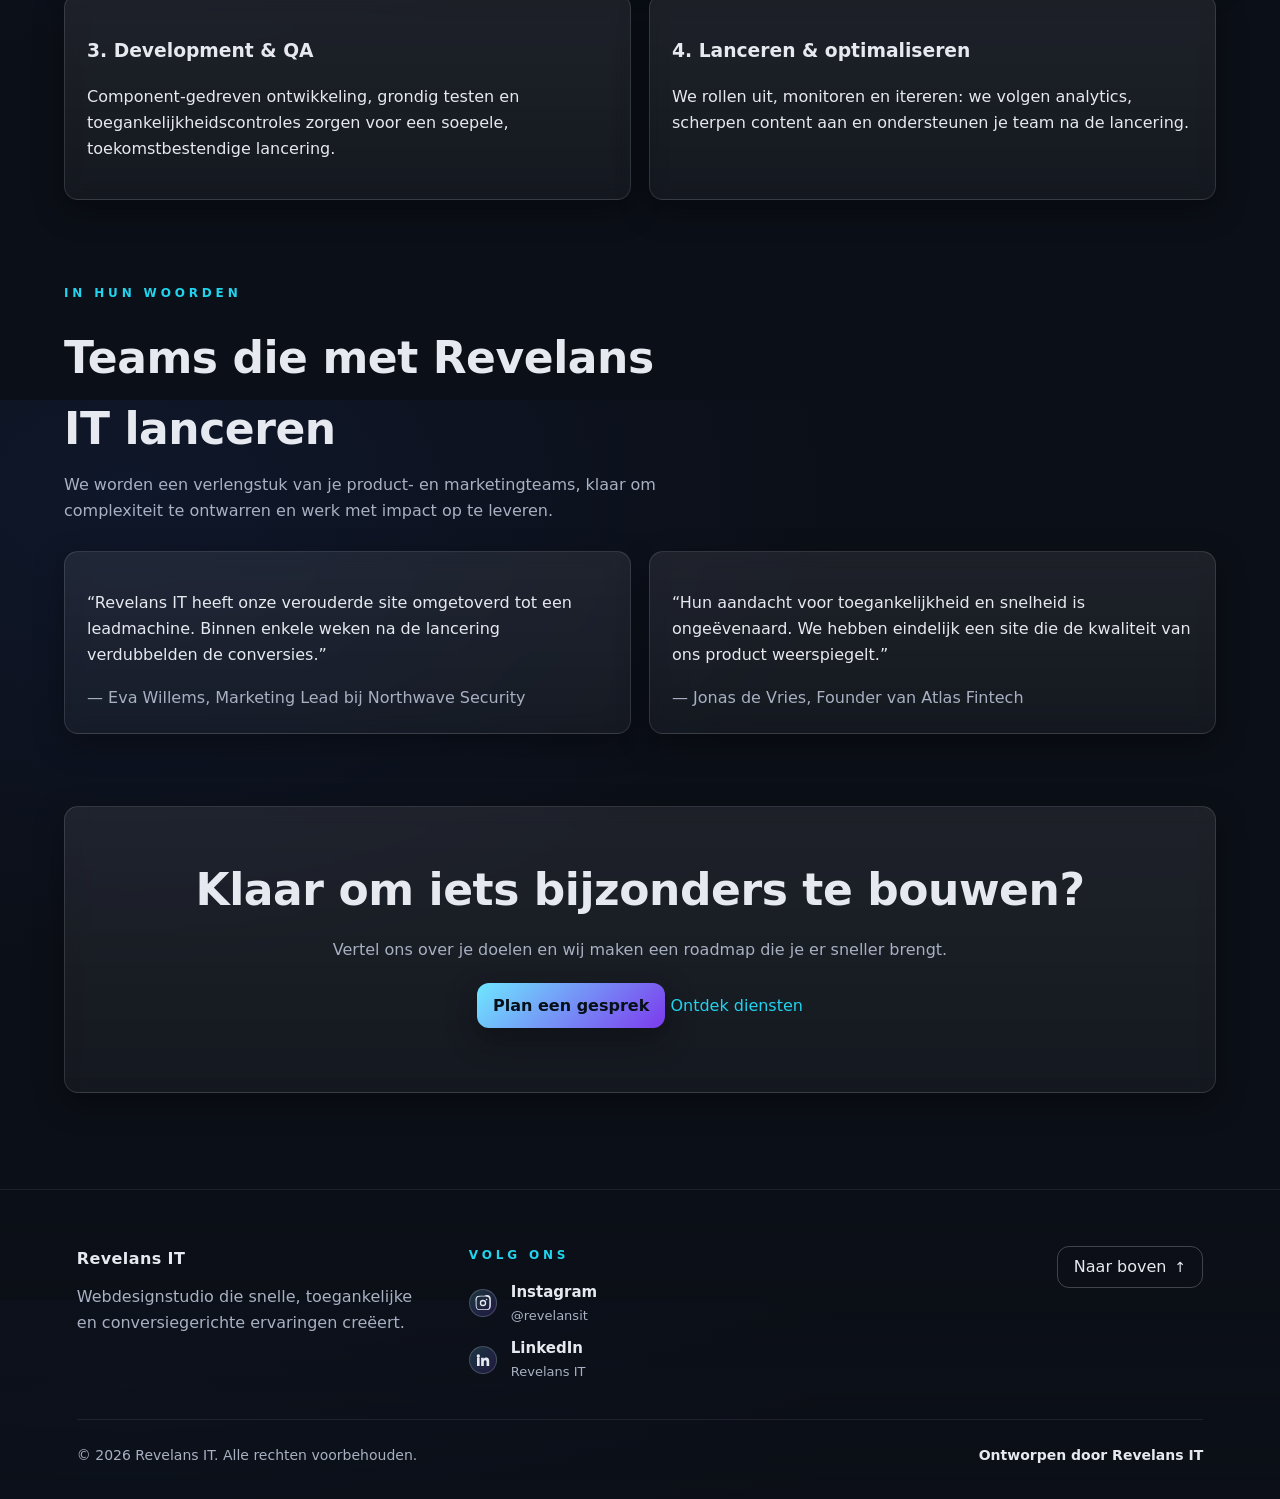
==== commit 089db2bc: "Redesign hero and add inquiry section" ====
--- a/index.html
+++ b/index.html
@@ -29,16 +29,54 @@
     <main id="content" class="container">
       <section class="hero gradient-animated">
         <div class="hero-content">
+          <span class="hero-kicker">Digitale groei zonder gedoe</span>
           <h1>Websites die indruk maken en presteren</h1>
-          <p>Revelans IT creëert visueel sterke, toegankelijke en SEO-klare websites die bezoekers omzetten in klanten.</p>
+          <p>Wij koppelen strategie, design en techniek zodat jouw digitale ervaringen sneller lanceren én beter converteren.</p>
+          <ul class="hero-highlights">
+            <li>
+              <span class="hero-icon" aria-hidden="true"></span>
+              <span>Strategisch webdesign dat jouw merk versterkt</span>
+            </li>
+            <li>
+              <span class="hero-icon" aria-hidden="true"></span>
+              <span>Doorlopend onderhoud en optimalisatie op maat</span>
+            </li>
+            <li>
+              <span class="hero-icon" aria-hidden="true"></span>
+              <span>Veilige hosting met monitoring en support</span>
+            </li>
+          </ul>
           <div class="actions">
             <a class="button" href="about.html">Lees meer over Revelans</a>
             <a class="button button-secondary" href="services.html">Bekijk onze diensten</a>
           </div>
         </div>
         <figure class="hero-visual">
-          <img src="assets/img/hero-placeholder.svg" alt="Voorbeeld van een modern webdesignproject" />
+          <span class="hero-frame" aria-hidden="true"></span>
+          <img src="assets/img/hero-placeholder.svg" alt="Team dat lacht tijdens een overleg over webdesign" />
         </figure>
+      </section>
+
+      <section class="section inquiry-block">
+        <div class="inquiry-surface">
+          <header class="inquiry-header">
+            <p class="section-label">Waarmee kunnen we je helpen?</p>
+            <h2 class="section-title">Kies de focus voor jouw volgende digitale stap</h2>
+            <p class="section-subtitle">Selecteer een dienst en ontvang een voorstel hoe we jouw organisatie versterken.</p>
+          </header>
+          <form class="inquiry-form" action="contact.html">
+            <label class="field">
+              <span class="field-label">Ik zoek ondersteuning voor</span>
+              <select name="service-intent">
+                <option value="webdesign">Een nieuw webdesign of rebranding</option>
+                <option value="onderhoud">Technisch onderhoud &amp; optimalisatie</option>
+                <option value="hosting">Hosting en performance monitoring</option>
+                <option value="strategie">Digitale strategie &amp; consultancy</option>
+              </select>
+            </label>
+            <button type="submit" class="button">Plan een gesprek</button>
+          </form>
+        </div>
       </section>
 
       <section class="section services-overview">
--- a/assets/css/styles.css
+++ b/assets/css/styles.css
@@ -73,34 +73,67 @@
   gap: clamp(28px, 6vw, 80px);
   grid-template-columns: minmax(0, 1.05fr) minmax(0, .85fr);
   align-items:center;
-  margin-inline:0;
-  max-width: min(1120px, 100%);
+  width: calc(100% + (var(--gutter) * 2));
+  margin-inline: calc(-1 * var(--gutter));
+  max-width:none;
+  border-radius:0;
   padding: clamp(48px, 7vw, 88px) clamp(32px, 6vw, 72px);
-}
-.hero h1{font-size: clamp(34px, 6vw, 64px); line-height:1.06; margin:0 0 12px; letter-spacing:-.02em}
-.hero p{font-size: clamp(16px, 2.2vw, 20px); color:var(--muted); margin:0 0 22px}
-.hero .actions{display:flex; gap:14px; flex-wrap:wrap; justify-content:flex-start}
-.hero-content{display:flex; flex-direction:column; gap:18px; text-align:left}
+  background:linear-gradient(120deg, rgba(34,211,238,.12), rgba(124,58,237,.08) 55%, rgba(14,165,233,.12));
+  overflow:hidden;
+  z-index:0;
+}
+.hero.gradient-animated::after{
+  content:"";
+  position:absolute;
+  width:420px;
+  height:420px;
+  background:radial-gradient(circle at center, rgba(110,231,255,.24) 0%, transparent 65%);
+  top:-160px;
+  right:-120px;
+  opacity:.6;
+  pointer-events:none;
+  z-index:-1;
+}
+.hero h1{font-size: clamp(36px, 6vw, 64px); line-height:1.05; margin:0; letter-spacing:-.02em}
+.hero p{font-size: clamp(16px, 2.2vw, 20px); color:var(--muted); margin:0}
+.hero .actions{display:flex; gap:14px; flex-wrap:wrap; justify-content:flex-start; margin-top:10px}
+.hero-content{position:relative; display:flex; flex-direction:column; gap:18px; text-align:left}
 .hero-content > p{max-width:540px}
+.hero-kicker{display:inline-flex; align-items:center; gap:8px; padding:6px 12px; border-radius:999px; background:rgba(15,23,42,.72); border:1px solid rgba(255,255,255,.18); color:var(--accent); font-size:13px; font-weight:700; letter-spacing:.12em; text-transform:uppercase; width:max-content}
+.hero-highlights{list-style:none; padding:0; margin:0; display:flex; flex-direction:column; gap:12px}
+.hero-highlights li{display:flex; align-items:flex-start; gap:12px; color:var(--muted); font-size:15px; max-width:520px}
+.hero-icon{width:18px; height:18px; border-radius:50%; background:linear-gradient(135deg, var(--brand-1), var(--brand-2)); box-shadow:0 6px 20px rgba(8,16,32,.4); position:relative; margin-top:4px}
+.hero-icon::before{content:""; position:absolute; inset:4px; border-radius:50%; background:#0b0f17}
+.hero-icon::after{content:""; position:absolute; left:7px; top:5px; width:6px; height:10px; border-right:2px solid var(--accent); border-bottom:2px solid var(--accent); transform:rotate(45deg)}
 .hero-visual{
   position:relative;
   margin:0;
-  padding: clamp(16px, 2.4vw, 22px);
-  border-radius: calc(var(--radius) + 18px);
-  background: linear-gradient(135deg, rgba(110,231,255,.16), rgba(124,58,237,.08));
   display:flex;
   align-items:center;
   justify-content:center;
-  box-shadow: 0 26px 60px rgba(5, 9, 20, .55);
-}
-.hero-visual::before{
+  padding: clamp(22px, 3vw, 32px);
+  z-index:0;
+}
+.hero-visual .hero-frame{
+  position:absolute;
+  inset:0;
+  border-radius: calc(var(--radius) + 22px);
+  background:linear-gradient(160deg, rgba(110,231,255,.3), rgba(124,58,237,.18));
+  border:1px solid rgba(255,255,255,.24);
+  box-shadow:0 30px 60px rgba(6, 10, 24, .55);
+  transform:rotate(-2.5deg);
+}
+.hero-visual::after{
   content:"";
   position:absolute;
-  inset:0;
-  border-radius: inherit;
-  border:1px solid rgba(255,255,255,.22);
-  opacity:.8;
-  pointer-events:none;
+  width:160px;
+  height:160px;
+  border-radius:32px;
+  background:linear-gradient(135deg, rgba(34,211,238,.28), rgba(124,58,237,.16));
+  bottom:-36px;
+  right:12px;
+  opacity:.6;
+  z-index:-1;
 }
 .hero-visual img{
   position:relative;
@@ -108,16 +141,57 @@
   height:auto;
   display:block;
   border-radius: calc(var(--radius) + 6px);
-  box-shadow: 0 20px 45px rgba(6, 10, 24, .45);
-}
+  box-shadow: 0 26px 60px rgba(5, 9, 20, .55);
+}
+.inquiry-block{margin-top:32px}
+.inquiry-surface{
+  position:relative;
+  padding: clamp(32px, 6vw, 56px);
+  border-radius: calc(var(--radius) + 10px);
+  background:linear-gradient(135deg, rgba(13,148,136,.18), rgba(14,165,233,.16));
+  border:1px solid rgba(255,255,255,.14);
+  box-shadow:0 32px 60px rgba(4, 8, 20, .45);
+  backdrop-filter: blur(16px);
+  display:grid;
+  gap:28px;
+  justify-items:center;
+  text-align:center;
+  z-index:0;
+}
+.inquiry-surface::after{
+  content:"";
+  position:absolute;
+  width:280px;
+  height:280px;
+  border-radius:60px;
+  background:radial-gradient(circle at center, rgba(110,231,255,.18), transparent 70%);
+  bottom:-140px;
+  left:50%;
+  transform:translateX(-50%);
+  opacity:.4;
+  pointer-events:none;
+  z-index:-1;
+}
+.inquiry-header{max-width:620px}
+.inquiry-form{display:flex; gap:18px; flex-wrap:wrap; justify-content:center; align-items:flex-end}
+.inquiry-form .field{min-width:240px; text-align:left}
+.field-label{font-size:14px; font-weight:600; color:var(--text)}
+.inquiry-form select{min-width:260px; width:clamp(240px, 60vw, 340px)}
 .gradient-animated{
   position:relative;
   border-radius: var(--radius);
   overflow:hidden;
-  background:linear-gradient(120deg, rgba(34,211,238,.08), rgba(124,58,237,.08));
 }
 .gradient-animated::before{
-  content:""; position:absolute; inset:-40%; background:conic-gradient(from 0deg, var(--brand-1), var(--brand-2), #14b8a6, var(--brand-1)); filter:blur(60px); opacity:.25; animation:spin 18s linear infinite;
+  content:"";
+  position:absolute;
+  inset:-45%;
+  background:conic-gradient(from 12deg, var(--brand-1), var(--brand-2), #0ea5e9, var(--brand-1));
+  filter:blur(80px);
+  opacity:.18;
+  animation:spin 18s linear infinite;
+  pointer-events:none;
+  z-index:-1;
 }
 @keyframes spin{to{transform:rotate(360deg)}}
 
@@ -318,7 +392,12 @@
 
 @media (max-width: 640px){
   .hero-content{text-align:center}
+  .hero-highlights{align-items:center}
   .hero .actions{justify-content:center}
   .hero-visual{justify-self:center}
-}
-
+  .inquiry-form{flex-direction:column; align-items:stretch}
+  .inquiry-form .field{width:100%}
+  .inquiry-form select{width:100%}
+  .inquiry-form .button{width:100%; text-align:center; justify-content:center}
+}
+
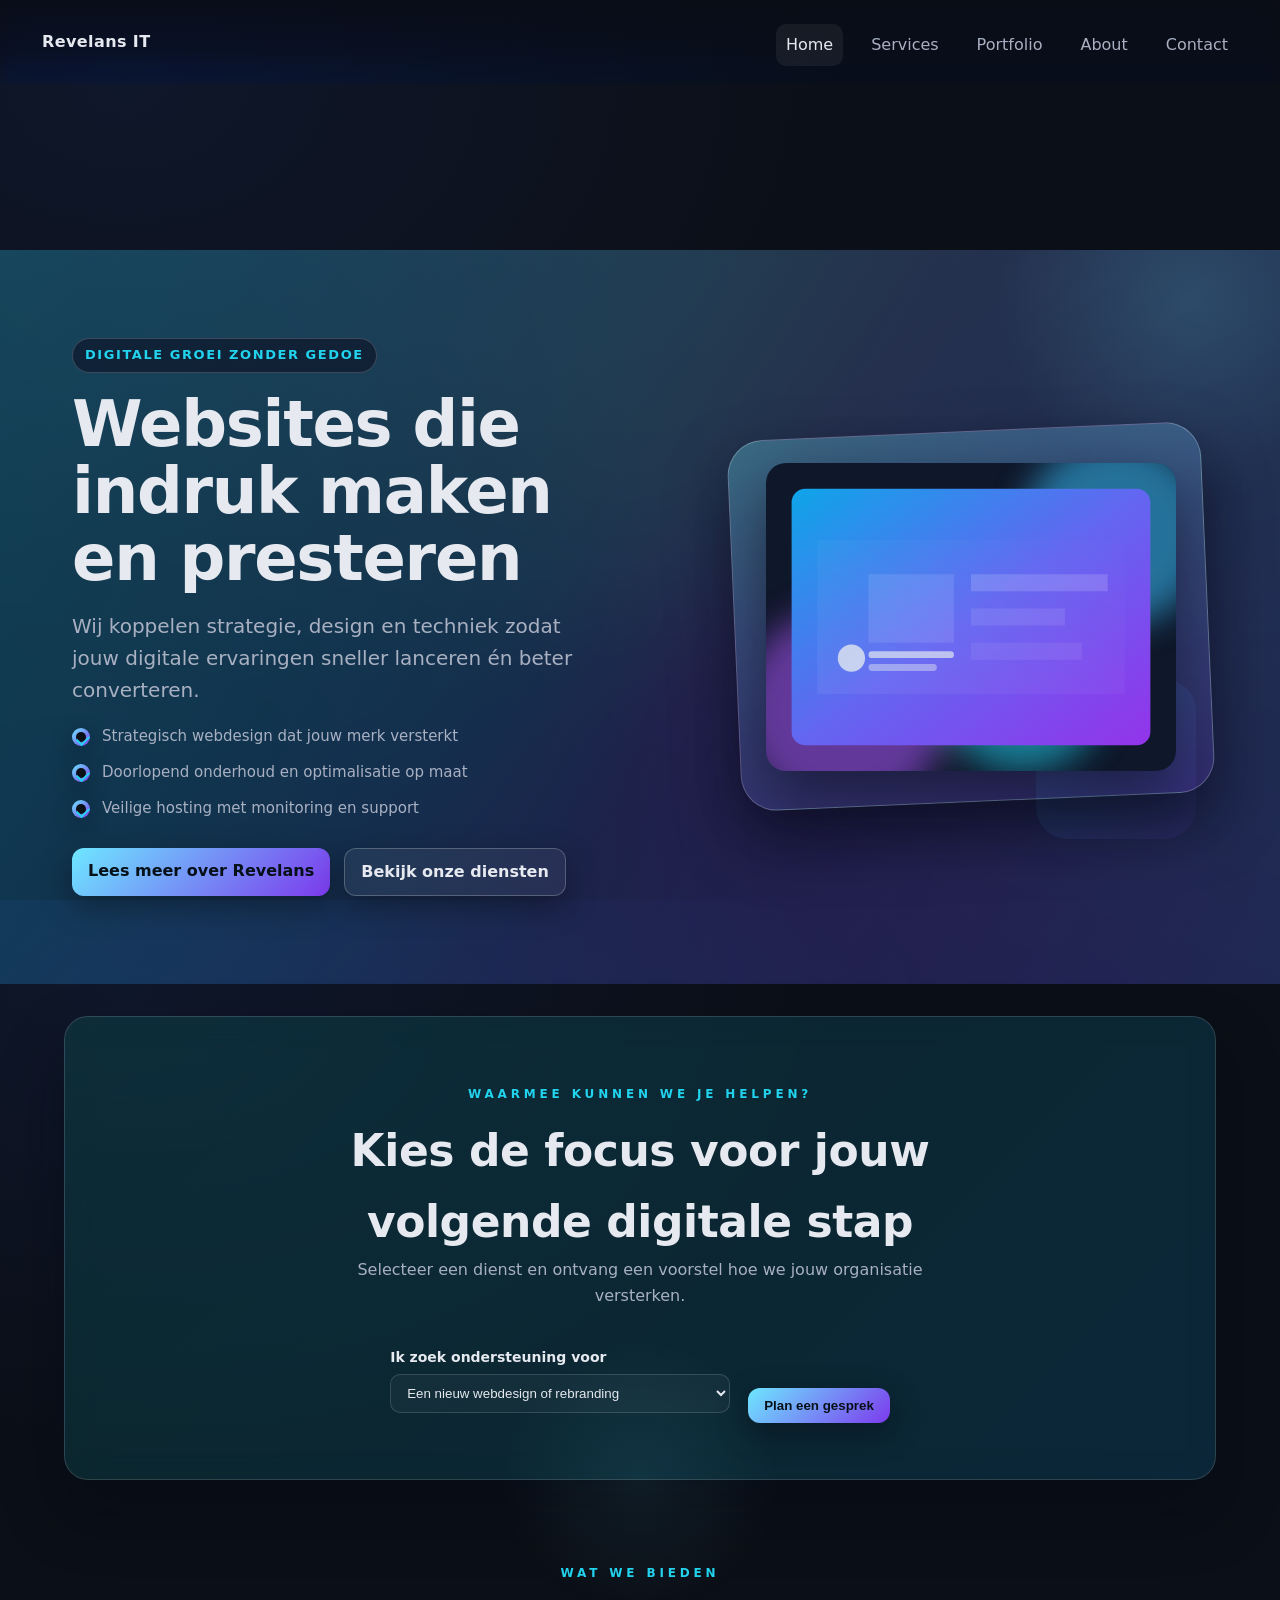
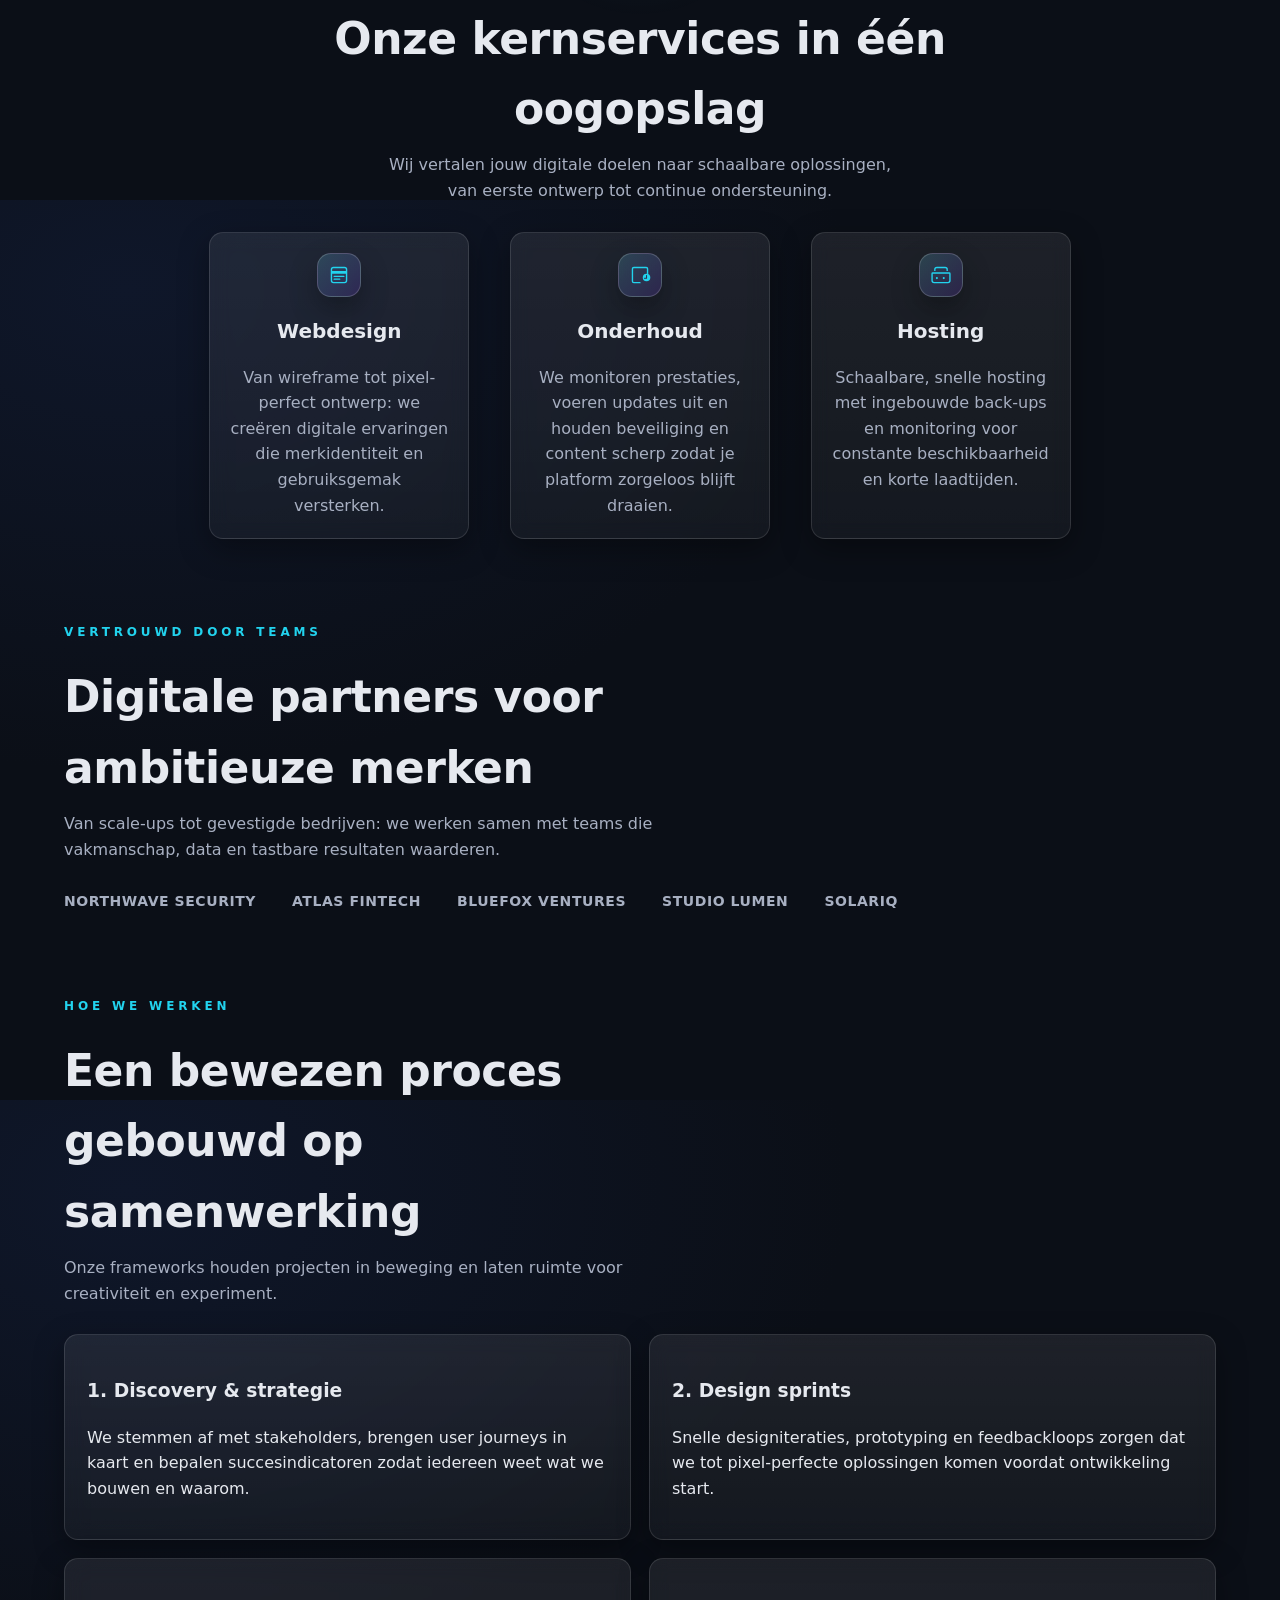
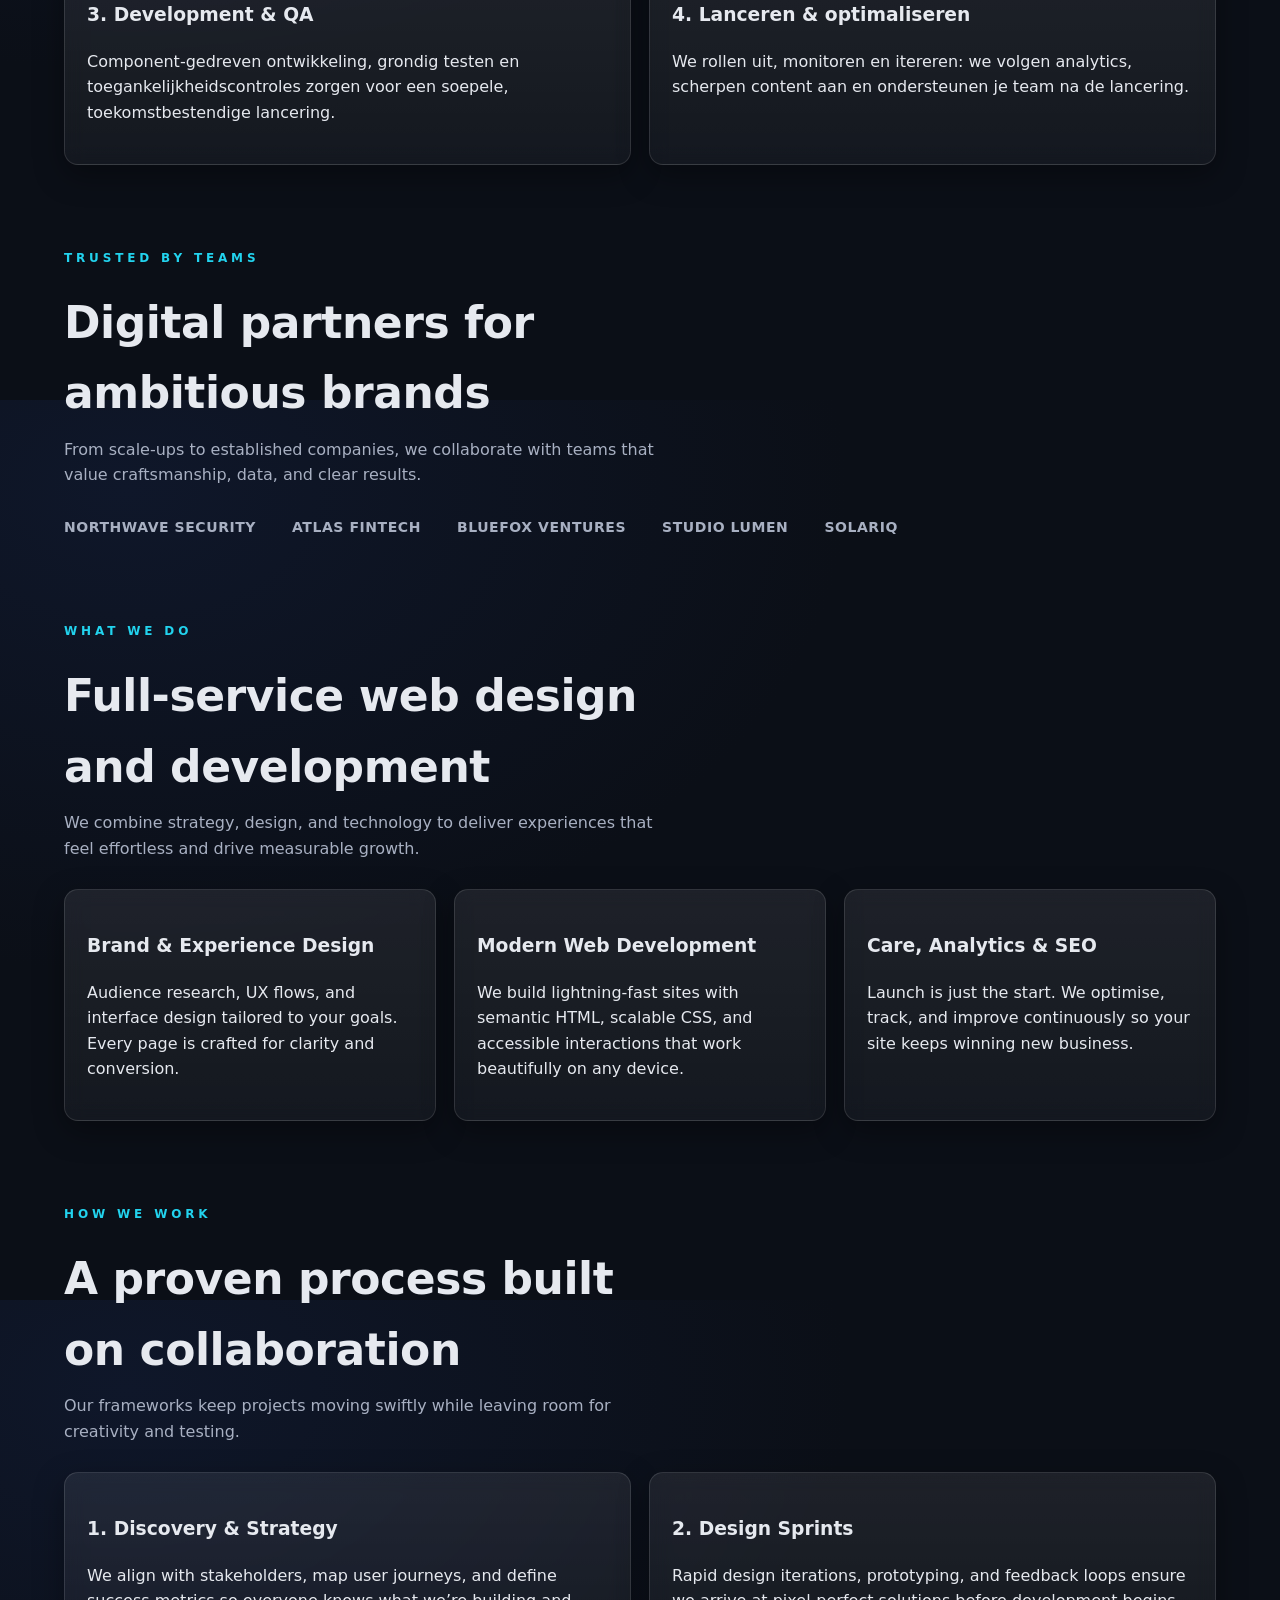
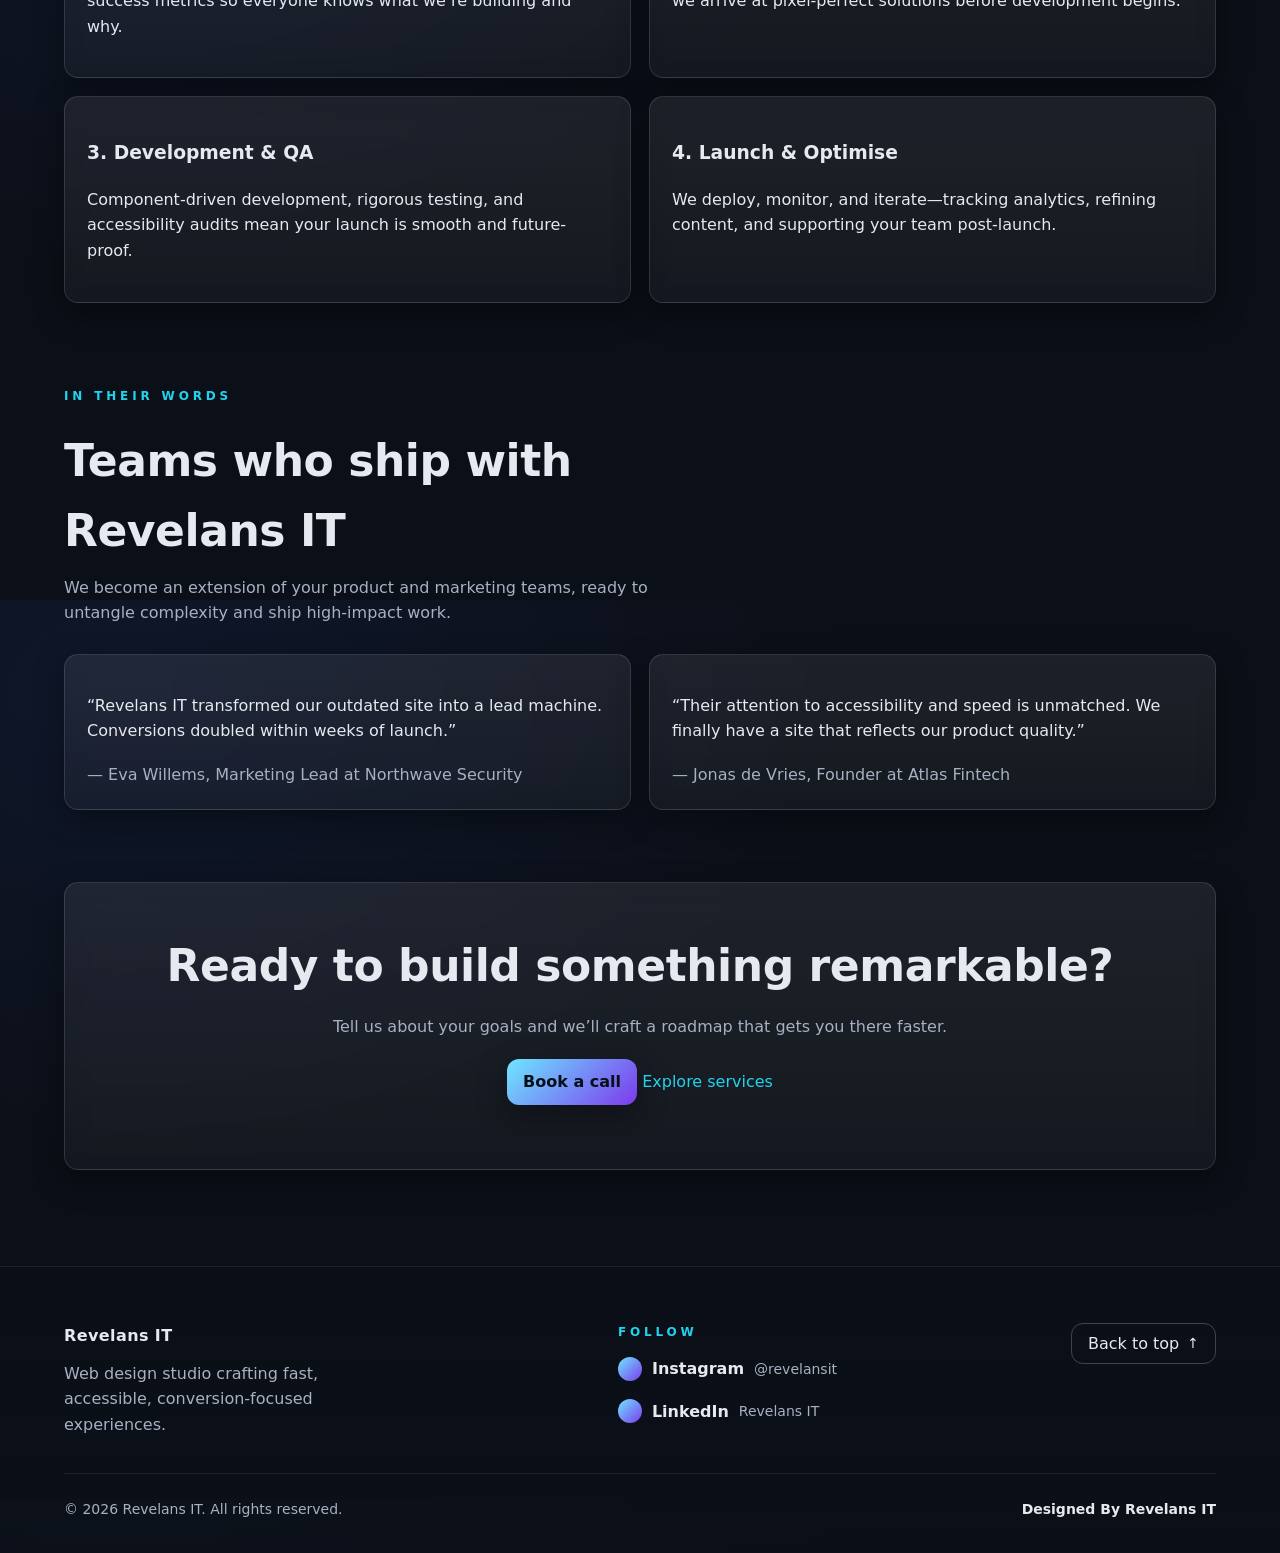
==== commit 80f19989: "Merge branch 'main' into codex/inventory-current-github-repository-contents-6untfo" ====
--- a/index.html
+++ b/index.html
@@ -16,11 +16,11 @@
       <div class="container">
         <a class="logo" href="index.html">Revelans IT</a>
         <button class="nav-toggle" aria-expanded="false" aria-controls="primary-nav">Menu</button>
-        <nav id="primary-nav" class="site-nav" aria-label="Hoofdmenu">
-          <a aria-current="page" href="index.html">Startpagina</a>
-          <a href="services.html">Diensten</a>
+        <nav id="primary-nav" class="site-nav" aria-label="Primary">
+          <a aria-current="page" href="index.html">Home</a>
+          <a href="services.html">Services</a>
           <a href="portfolio.html">Portfolio</a>
-          <a href="about.html">Over ons</a>
+          <a href="about.html">About</a>
           <a href="contact.html">Contact</a>
         </nav>
       </div>
@@ -159,28 +159,91 @@
 
       <section class="section">
         <header class="section-header">
-          <p class="section-label">In hun woorden</p>
-          <h2 class="section-title">Teams die met Revelans IT lanceren</h2>
-          <p class="section-subtitle">We worden een verlengstuk van je product- en marketingteams, klaar om complexiteit te ontwarren en werk met impact op te leveren.</p>
+          <p class="section-label">Trusted by teams</p>
+          <h2 class="section-title">Digital partners for ambitious brands</h2>
+          <p class="section-subtitle">From scale-ups to established companies, we collaborate with teams that value craftsmanship, data, and clear results.</p>
+        </header>
+        <ul class="logo-row">
+          <li>Northwave Security</li>
+          <li>Atlas Fintech</li>
+          <li>Bluefox Ventures</li>
+          <li>Studio Lumen</li>
+          <li>SolarIQ</li>
+        </ul>
+      </section>
+
+      <section class="section">
+        <header class="section-header">
+          <p class="section-label">What we do</p>
+          <h2 class="section-title">Full-service web design and development</h2>
+          <p class="section-subtitle">We combine strategy, design, and technology to deliver experiences that feel effortless and drive measurable growth.</p>
+        </header>
+        <div class="grid-3">
+          <article class="glass card">
+            <h3>Brand & Experience Design</h3>
+            <p>Audience research, UX flows, and interface design tailored to your goals. Every page is crafted for clarity and conversion.</p>
+          </article>
+          <article class="glass card">
+            <h3>Modern Web Development</h3>
+            <p>We build lightning-fast sites with semantic HTML, scalable CSS, and accessible interactions that work beautifully on any device.</p>
+          </article>
+          <article class="glass card">
+            <h3>Care, Analytics & SEO</h3>
+            <p>Launch is just the start. We optimise, track, and improve continuously so your site keeps winning new business.</p>
+          </article>
+        </div>
+      </section>
+
+      <section class="section">
+        <header class="section-header">
+          <p class="section-label">How we work</p>
+          <h2 class="section-title">A proven process built on collaboration</h2>
+          <p class="section-subtitle">Our frameworks keep projects moving swiftly while leaving room for creativity and testing.</p>
+        </header>
+        <div class="grid-2 process-grid">
+          <article class="glass card">
+            <h3>1. Discovery & Strategy</h3>
+            <p>We align with stakeholders, map user journeys, and define success metrics so everyone knows what we’re building and why.</p>
+          </article>
+          <article class="glass card">
+            <h3>2. Design Sprints</h3>
+            <p>Rapid design iterations, prototyping, and feedback loops ensure we arrive at pixel-perfect solutions before development begins.</p>
+          </article>
+          <article class="glass card">
+            <h3>3. Development & QA</h3>
+            <p>Component-driven development, rigorous testing, and accessibility audits mean your launch is smooth and future-proof.</p>
+          </article>
+          <article class="glass card">
+            <h3>4. Launch & Optimise</h3>
+            <p>We deploy, monitor, and iterate—tracking analytics, refining content, and supporting your team post-launch.</p>
+          </article>
+        </div>
+      </section>
+
+      <section class="section">
+        <header class="section-header">
+          <p class="section-label">In their words</p>
+          <h2 class="section-title">Teams who ship with Revelans IT</h2>
+          <p class="section-subtitle">We become an extension of your product and marketing teams, ready to untangle complexity and ship high-impact work.</p>
         </header>
         <div class="grid-2 testimonials">
           <blockquote class="glass card testimonial">
-            <p>“Revelans IT heeft onze verouderde site omgetoverd tot een leadmachine. Binnen enkele weken na de lancering verdubbelden de conversies.”</p>
-            <cite>— Eva Willems, Marketing Lead bij Northwave Security</cite>
+            <p>“Revelans IT transformed our outdated site into a lead machine. Conversions doubled within weeks of launch.”</p>
+            <cite>— Eva Willems, Marketing Lead at Northwave Security</cite>
           </blockquote>
           <blockquote class="glass card testimonial">
-            <p>“Hun aandacht voor toegankelijkheid en snelheid is ongeëvenaard. We hebben eindelijk een site die de kwaliteit van ons product weerspiegelt.”</p>
-            <cite>— Jonas de Vries, Founder van Atlas Fintech</cite>
+            <p>“Their attention to accessibility and speed is unmatched. We finally have a site that reflects our product quality.”</p>
+            <cite>— Jonas de Vries, Founder at Atlas Fintech</cite>
           </blockquote>
         </div>
       </section>
 
       <section class="section cta glass card">
-        <h2 class="section-title">Klaar om iets bijzonders te bouwen?</h2>
-        <p class="section-subtitle">Vertel ons over je doelen en wij maken een roadmap die je er sneller brengt.</p>
+        <h2 class="section-title">Ready to build something remarkable?</h2>
+        <p class="section-subtitle">Tell us about your goals and we’ll craft a roadmap that gets you there faster.</p>
         <p class="actions">
-          <a class="button" href="contact.html">Plan een gesprek</a>
-          <a class="link" href="services.html">Ontdek diensten</a>
+          <a class="button" href="contact.html">Book a call</a>
+          <a class="link" href="services.html">Explore services</a>
         </p>
       </section>
     </main>
@@ -190,47 +253,30 @@
         <div class="footer-grid">
           <div class="footer-brand">
             <a class="logo" href="index.html">Revelans IT</a>
-            <p>Webdesignstudio die snelle, toegankelijke en conversiegerichte ervaringen creëert.</p>
+            <p>Web design studio crafting fast, accessible, conversion-focused experiences.</p>
           </div>
           <div>
-            <p class="footer-heading">Volg ons</p>
+            <p class="footer-heading">Follow</p>
             <ul class="social-links">
               <li>
                 <a href="https://www.instagram.com/revelansit" target="_blank" rel="noopener noreferrer">
-                  <span class="social-icon" aria-hidden="true">
-                    <svg viewBox="0 0 24 24" aria-hidden="true">
-                      <path d="M12 7.2a4.8 4.8 0 104.8 4.8A4.81 4.81 0 0012 7.2zm0 7.6a2.8 2.8 0 112.8-2.8A2.81 2.81 0 0112 14.8zm6.5-7.9a1.12 1.12 0 11-1.12-1.12 1.12 1.12 0 011.12 1.12z"></path>
-                      <path d="M12 2.4c3.22 0 3.6.01 4.87.07 1.17.05 1.8.24 2.22.4a3.3 3.3 0 011.19.77 3.3 3.3 0 01.77 1.19c.16.42.35 1.05.4 2.22.06 1.27.07 1.65.07 4.87s-.01 3.6-.07 4.87c-.05 1.17-.24 1.8-.4 2.22a3.3 3.3 0 01-.77 1.19 3.3 3.3 0 01-1.19.77c-.42.16-1.05.35-2.22.4-1.27.06-1.65.07-4.87.07s-3.6-.01-4.87-.07c-1.17-.05-1.8-.24-2.22-.4a3.3 3.3 0 01-1.19-.77 3.3 3.3 0 01-.77-1.19c-.16-.42-.35-1.05-.4-2.22C2.41 15.6 2.4 15.22 2.4 12s.01-3.6.07-4.87c.05-1.17.24-1.8.4-2.22a3.3 3.3 0 01.77-1.19 3.3 3.3 0 011.19-.77c.42-.16 1.05-.35 2.22-.4C8.4 2.41 8.78 2.4 12 2.4m0-1.4c-3.28 0-3.69.01-4.99.07-1.29.06-2.17.27-2.93.58a4.7 4.7 0 00-1.71 1.12 4.7 4.7 0 00-1.12 1.71c-.31.76-.52 1.64-.58 2.93C1.01 9.11 1 9.52 1 12s.01 2.89.07 4.19c.06 1.29.27 2.17.58 2.93a4.7 4.7 0 001.12 1.71 4.7 4.7 0 001.71 1.12c.76.31 1.64.52 2.93.58 1.3.06 1.71.07 4.99.07s3.69-.01 4.99-.07c1.29-.06 2.17-.27 2.93-.58a4.7 4.7 0 001.71-1.12 4.7 4.7 0 001.12-1.71c.31-.76.52-1.64.58-2.93.06-1.3.07-1.71.07-4.99s-.01-3.69-.07-4.99c-.06-1.29-.27-2.17-.58-2.93a4.7 4.7 0 00-1.12-1.71 4.7 4.7 0 00-1.71-1.12c-.76-.31-1.64-.52-2.93-.58C15.69 1.01 15.28 1 12 1z"></path>
-                    </svg>
-                  </span>
-                  <span class="social-label">
-                    <span class="social-name">Instagram</span>
-                    <span class="social-handle">@revelansit</span>
-                  </span>
+                  Instagram <span>@revelansit</span>
                 </a>
               </li>
               <li>
                 <a href="https://www.linkedin.com/company/revelans-it" target="_blank" rel="noopener noreferrer">
-                  <span class="social-icon" aria-hidden="true">
-                    <svg viewBox="0 0 24 24" aria-hidden="true">
-                      <path d="M4.98 3.5a2.5 2.5 0 11-.02 5 2.5 2.5 0 01.02-5zM3 8.75h3.96V21H3zM9.24 8.75H13v1.66h.05c.52-.98 1.76-2.02 3.63-2.02 3.88 0 4.6 2.55 4.6 5.88V21h-3.96v-5.64c0-1.36-.03-3.1-1.89-3.1-1.9 0-2.19 1.48-2.19 3v5.74H9.24z"></path>
-                    </svg>
-                  </span>
-                  <span class="social-label">
-                    <span class="social-name">LinkedIn</span>
-                    <span class="social-handle">Revelans IT</span>
-                  </span>
+                  LinkedIn <span>Revelans IT</span>
                 </a>
               </li>
             </ul>
           </div>
           <div class="footer-actions">
-            <button class="button-outline back-to-top" type="button" aria-label="Terug naar boven">Naar boven</button>
+            <button class="button-outline back-to-top" type="button" aria-label="Back to top">Back to top</button>
           </div>
         </div>
         <div class="footer-meta">
-          <p>© <span id="year"></span> Revelans IT. Alle rechten voorbehouden.</p>
-          <p class="design-credit">Ontworpen door Revelans IT</p>
+          <p>© <span id="year"></span> Revelans IT. All rights reserved.</p>
+          <p class="design-credit">Designed By Revelans IT</p>
         </div>
       </div>
     </footer>
--- a/assets/css/styles.css
+++ b/assets/css/styles.css
@@ -46,17 +46,24 @@
 .section.cta .section-subtitle{margin-bottom:20px}
 .section.cta .actions{justify-content:center}
 
+/* Sections */
+.section{margin:72px 0}
+.section-header{display:flex; flex-direction:column; gap:8px; margin-bottom:28px; max-width:620px}
+.section-label{font-size:12px; letter-spacing:.32em; text-transform:uppercase; font-weight:700; color:var(--accent)}
+.section-title{margin:0; font-size: clamp(28px, 4.4vw, 44px); letter-spacing:-.01em}
+.section-subtitle{margin:0; color:var(--muted)}
+.logo-row{list-style:none; margin:0; padding:0; display:flex; flex-wrap:wrap; gap:24px 36px; color:var(--muted); font-weight:600; letter-spacing:.04em; text-transform:uppercase; font-size:14px}
+.grid-2{display:grid; gap:18px; grid-template-columns:repeat(2, 1fr)}
+.testimonial{margin:0}
+.testimonial cite{display:block; margin-top:18px; font-style:normal; color:var(--muted)}
+.section.cta{text-align:center; padding:48px}
+.section.cta .section-title{margin-bottom:12px}
+.section.cta .section-subtitle{margin-bottom:20px}
+.section.cta .actions{justify-content:center}
+
 /* Header */
-.site-header{position:-webkit-sticky; position:sticky; top:0; z-index:20; backdrop-filter:saturate(180%) blur(8px); background:linear-gradient(180deg, rgba(10,12,20,.85), rgba(10,12,20,.55) 60%, transparent); margin-bottom:clamp(72px, 10vw, 150px)}
-.site-header .container{
-  --gutter: clamp(12px, 3vw, 36px);
-  display:flex;
-  align-items:flex-start;
-  gap:24px;
-  padding:22px var(--gutter) 24px;
-  margin:0;
-  width:100%;
-}
+.site-header{position:sticky; top:0; z-index:10; backdrop-filter:saturate(180%) blur(8px); background:linear-gradient(180deg, rgba(10,12,20,.8), rgba(10,12,20,.5) 60%, transparent); margin-bottom:clamp(56px, 8vw, 120px)}
+.site-header .container{display:flex; align-items:center; gap:16px; padding:18px clamp(14px, 4vw, 42px); margin:0; width:100%}
 .logo{font-weight:800; letter-spacing:.4px; text-decoration:none; color:var(--text)}
 .site-nav{margin-left:auto; display:flex; gap:18px; align-items:flex-start; padding-top:6px}
 .site-nav a{color:var(--muted); text-decoration:none; padding:8px 10px; border-radius:10px; transition:all .25s ease}
@@ -247,31 +254,20 @@
 
 /* Footer */
 .site-footer{
-  --footer-gutter: clamp(16px, 6vw, 120px);
   margin-top:96px;
-  padding:56px var(--footer-gutter) 32px;
+  padding:56px 0 32px;
   color:var(--muted);
   border-top:1px solid rgba(255,255,255,.08);
   background:linear-gradient(180deg, rgba(11,15,23,.6), rgba(11,15,23,.85));
 }
-.site-footer .container{
-  --gutter: var(--footer-gutter);
-  padding-inline:0;
-  max-width:none;
-}
 .site-footer .footer-grid{
   display:flex;
-  width:100%;
   flex-wrap:wrap;
   gap:32px;
   justify-content:space-between;
   align-items:flex-start;
 }
-.site-footer .footer-grid > *{flex:1 1 220px}
-.site-footer .footer-brand{
-  max-width:360px;
-  flex:1 1 240px;
-}
+.site-footer .footer-brand{max-width:320px}
 .site-footer .footer-brand p{margin-top:12px; margin-bottom:0}
 .footer-heading{
   text-transform:uppercase;
@@ -292,34 +288,25 @@
 .social-links a{
   color:var(--text);
   text-decoration:none;
-  display:flex;
-  align-items:center;
-  gap:14px;
+  display:inline-flex;
+  align-items:center;
+  gap:10px;
   font-weight:600;
-  transition:color .25s ease;
-}
-.social-links a:hover{color:var(--accent)}
-.social-icon{
-  width:28px;
-  height:28px;
-  display:inline-flex;
-  align-items:center;
-  justify-content:center;
+}
+.social-links a::before{
+  content:"";
+  width:24px;
+  height:24px;
   border-radius:999px;
-  background:linear-gradient(135deg, rgba(110,231,255,.18), rgba(124,58,237,.18));
-  border:1px solid rgba(255,255,255,.18);
-}
-.social-icon svg{width:16px; height:16px; fill:currentColor}
-.social-label{display:flex; flex-direction:column; gap:2px}
-.social-name{font-size:15px; font-weight:600; color:inherit}
-.social-handle{color:var(--muted); font-weight:500; font-size:13px}
+  background:linear-gradient(135deg, var(--brand-1), var(--brand-2));
+  display:inline-block;
+}
+.social-links a span{color:var(--muted); font-weight:400; font-size:14px}
 .footer-actions{
   display:flex;
   flex-direction:column;
   gap:16px;
-  align-items:flex-end;
-  margin-left:auto;
-  flex:0 0 auto;
+  align-items:flex-start;
 }
 .button-outline{
   display:inline-flex;
@@ -375,29 +362,14 @@
 @media (max-width: 840px){
   .grid-3, .grid-2{grid-template-columns:1fr}
   .section.cta{padding:32px}
-  .site-nav{display:none; padding-top:0}
+  .site-nav{display:none}
   .nav-toggle{display:inline-flex; margin-left:auto; border:1px solid rgba(255,255,255,.14); background:var(--surface); color:var(--text); border-radius:10px; padding:8px 10px}
   .site-header.open .site-nav{display:flex; position:absolute; top:64px; right:4%; left:4%; background:rgba(12,14,22,.95); border:1px solid rgba(255,255,255,.14); border-radius:12px; padding:10px; flex-direction:column}
   .hero{padding:72px 0 40px}
-  .hero.gradient-animated{
-    padding: clamp(36px, 12vw, 52px) clamp(24px, 8vw, 48px);
-  }
-  .hero .actions{justify-content:flex-start}
-  .site-footer{margin-top:72px; padding:48px var(--footer-gutter) 28px}
-  .site-footer .container{padding-inline:0}
+  .gradient-animated{padding:32px}
+  .site-footer{margin-top:72px; padding:48px 0 28px}
   .site-footer .footer-grid{flex-direction:column}
-  .footer-actions{width:100%; align-items:flex-start; margin-left:0}
+  .footer-actions{width:100%; align-items:flex-start}
   .footer-meta{flex-direction:column; align-items:flex-start}
 }
 
-@media (max-width: 640px){
-  .hero-content{text-align:center}
-  .hero-highlights{align-items:center}
-  .hero .actions{justify-content:center}
-  .hero-visual{justify-self:center}
-  .inquiry-form{flex-direction:column; align-items:stretch}
-  .inquiry-form .field{width:100%}
-  .inquiry-form select{width:100%}
-  .inquiry-form .button{width:100%; text-align:center; justify-content:center}
-}
-
